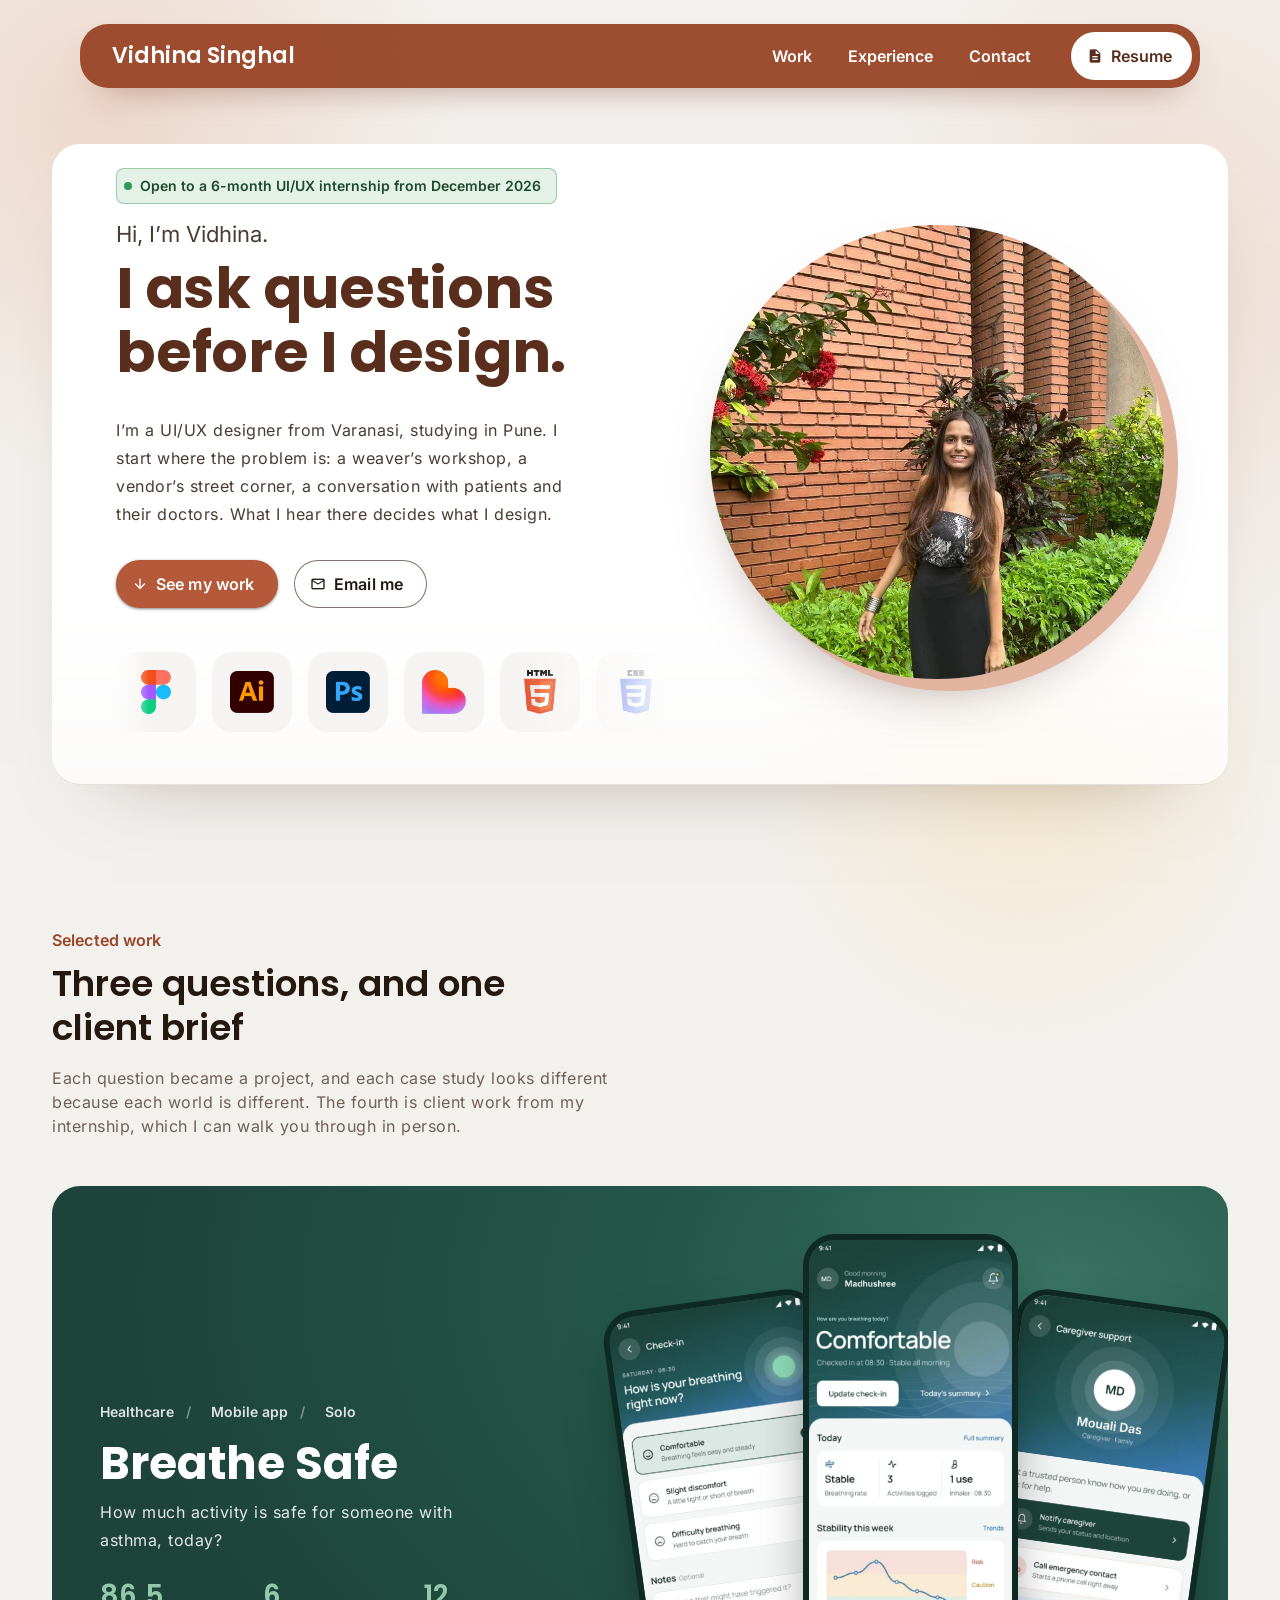
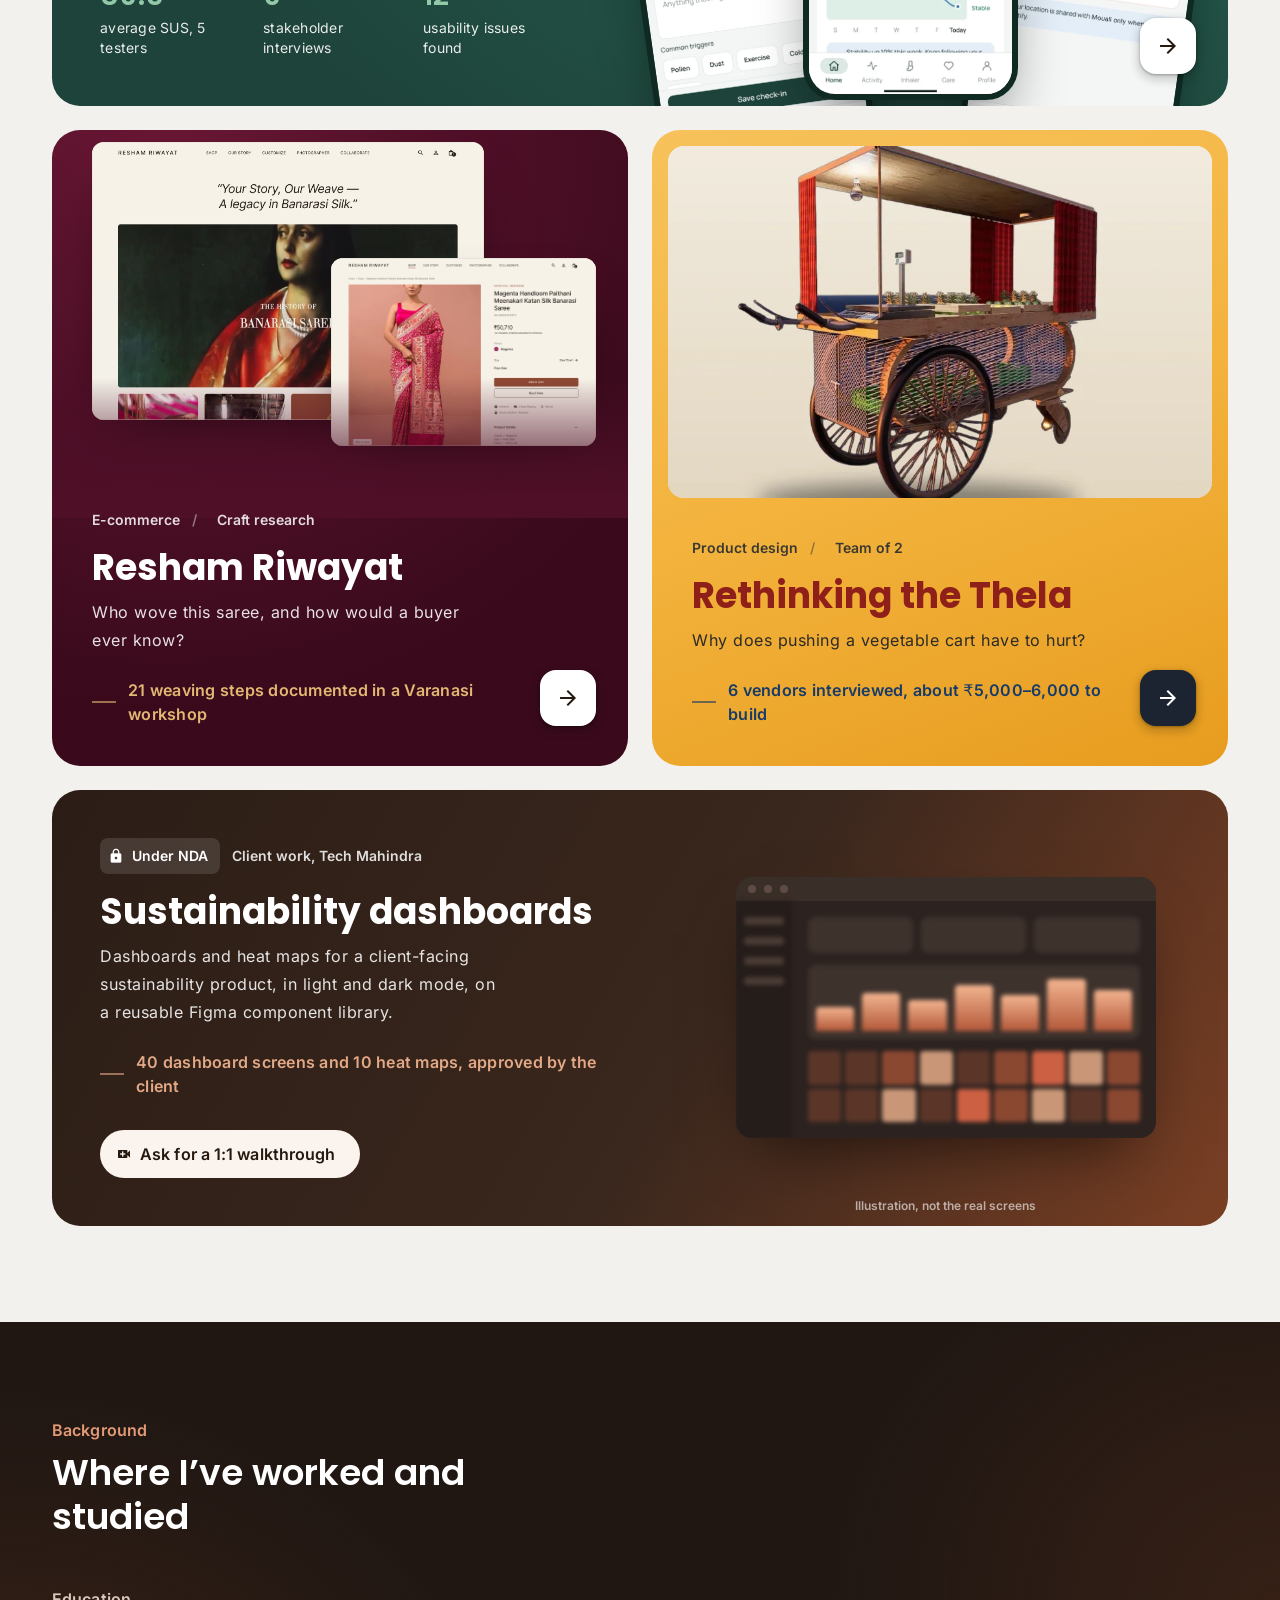
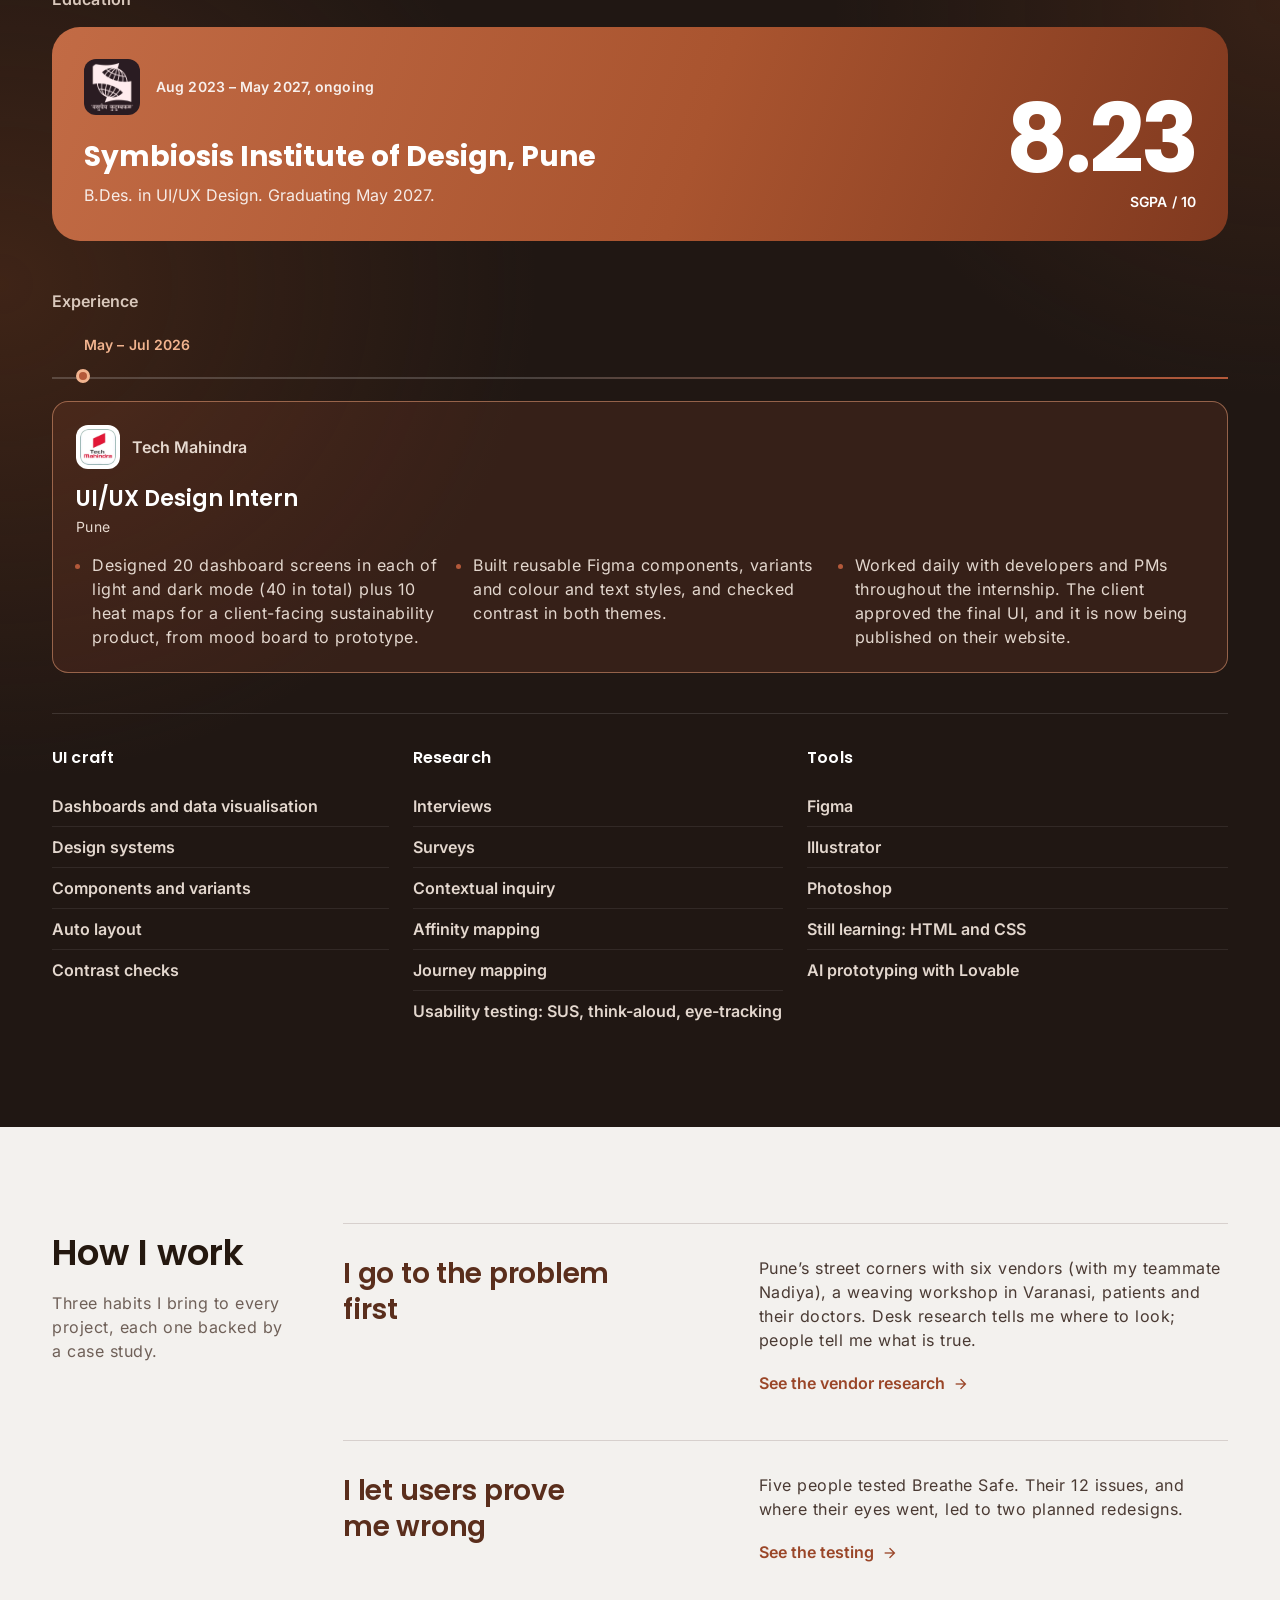
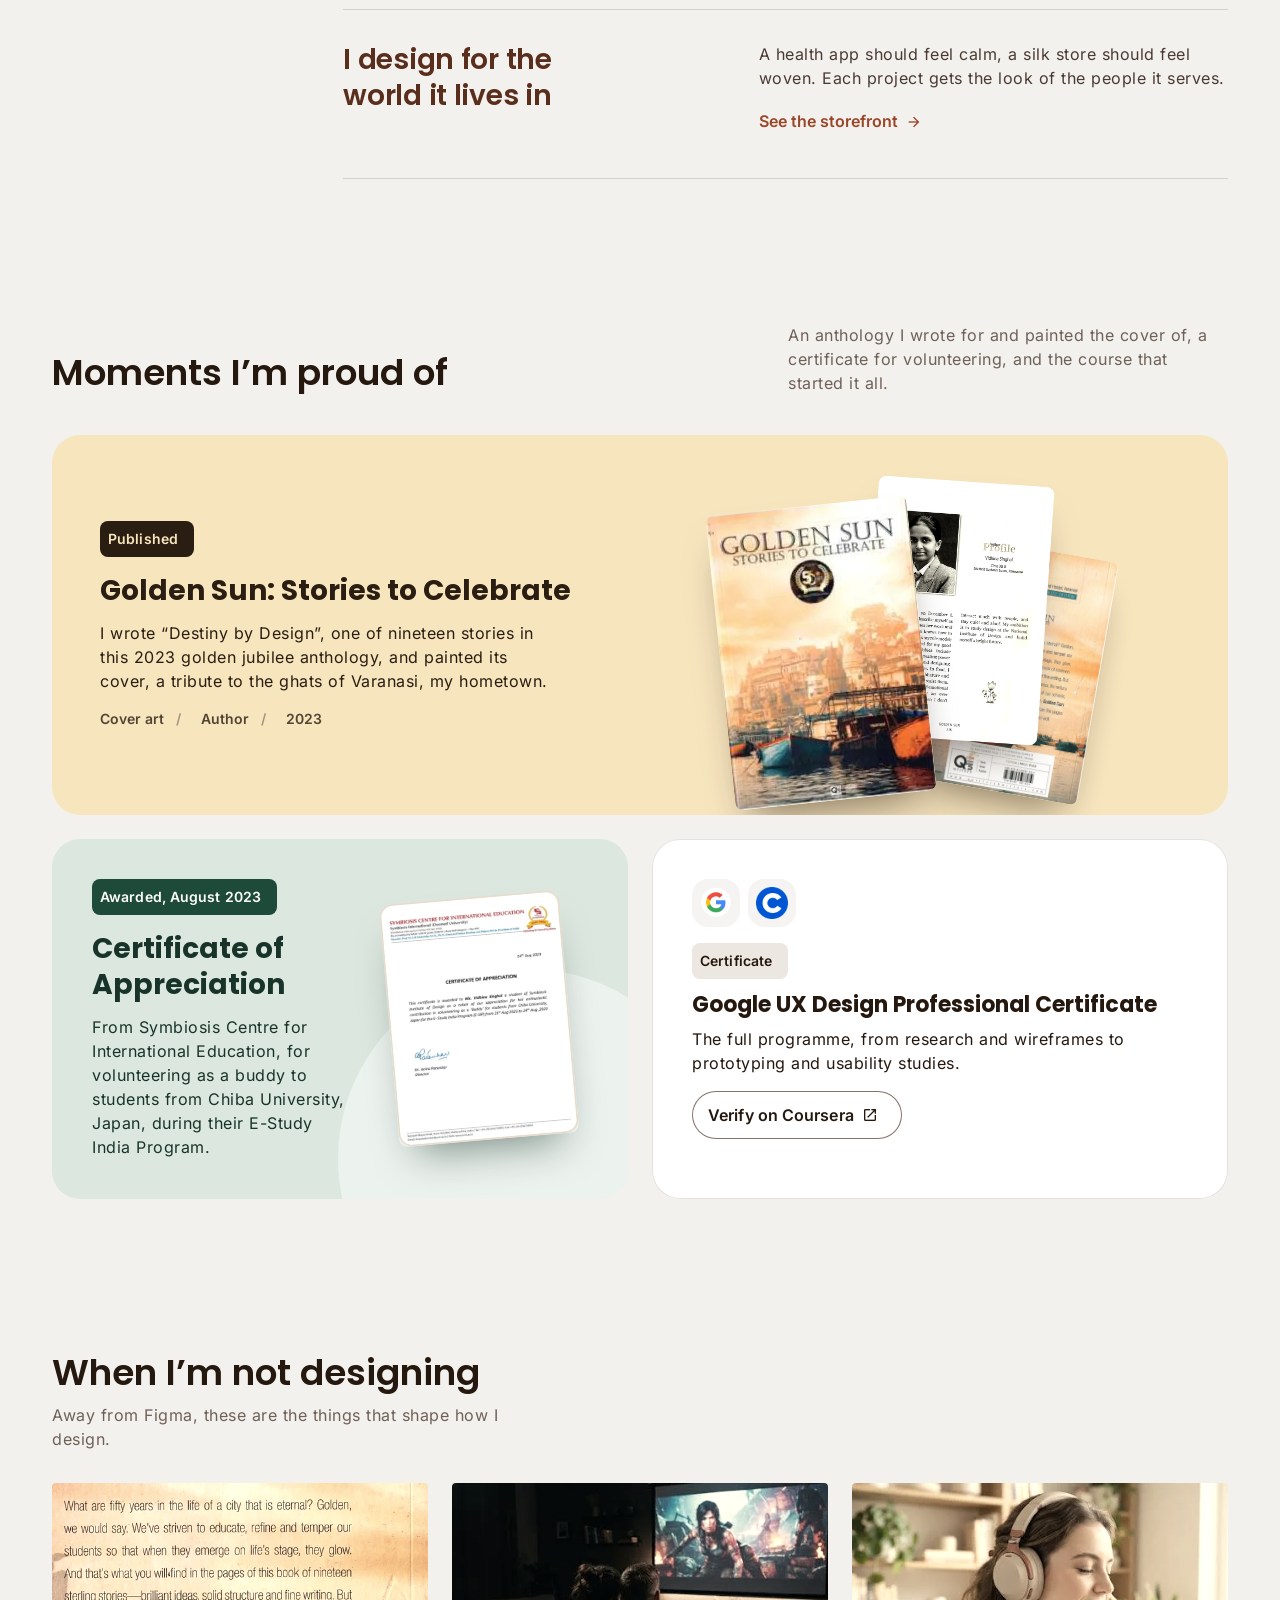
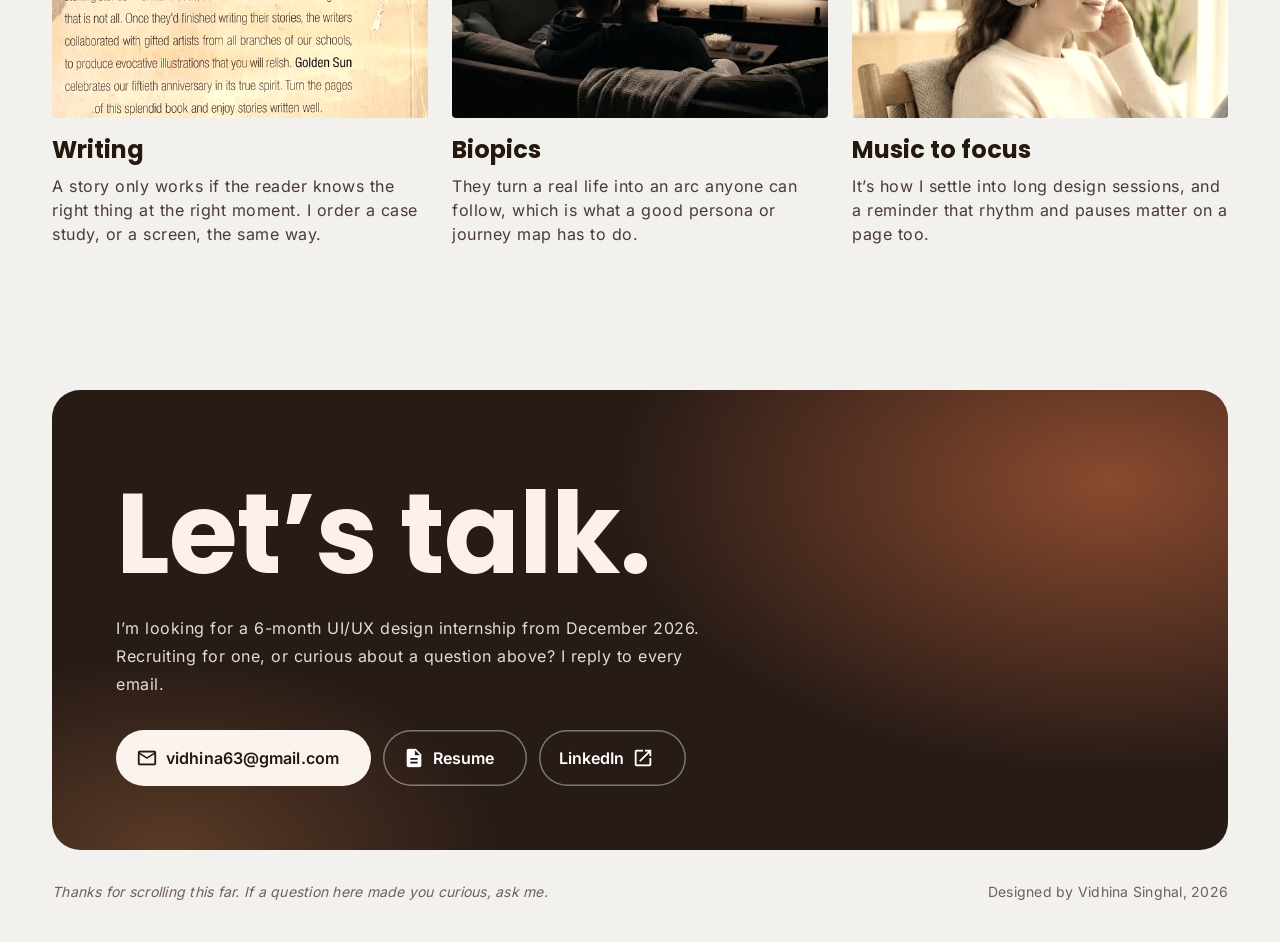
==== index.html @ a302a090 "Note client approval of the Tech Mahindra dashboards Co-Authored-By: Claude Opus 5.5 <noreply@anthro" ====
<!doctype html>
<html lang="en">
<head>
<meta charset="utf-8">
<meta name="viewport" content="width=device-width, initial-scale=1">
<title>Vidhina Singhal, UI/UX designer</title>
<meta name="description" content="Vidhina Singhal, UI/UX designer and B.Des. student at Symbiosis Institute of Design, Pune. Case studies: Breathe Safe (asthma app), Resham Riwayat (Banarasi silk e-commerce) and Rethinking the Thela (street vendor cart). Open to a 6-month UI/UX internship from December 2026.">
<meta name="author" content="Vidhina Singhal">
<meta name="theme-color" content="#9A4628">
<link rel="canonical" href="https://vidhina05.github.io/">
<meta property="og:type" content="website">
<meta property="og:title" content="Vidhina Singhal, UI/UX designer">
<meta property="og:description" content="I ask questions before I design. B.Des. student at Symbiosis Institute of Design, previously a UI/UX Design Intern at Tech Mahindra. Open to a 6-month internship from December 2026.">
<meta property="og:url" content="https://vidhina05.github.io/">
<meta property="og:image" content="https://vidhina05.github.io/assets/og-image.jpg?v=3">
<meta name="twitter:card" content="summary_large_image">
<link rel="icon" href="assets/favicon.svg?v=2" type="image/svg+xml">
<link rel="apple-touch-icon" href="assets/apple-touch-icon.png?v=2">
<link rel="preload" href="assets/fonts/poppins-latin-700-normal.woff2" as="font" type="font/woff2" crossorigin>
<link rel="preload" href="assets/images/home/portrait.webp" as="image">
<link rel="stylesheet" href="css/style.css?v=m3a">
<link rel="stylesheet" href="css/m3.css?v=m3a">
<link rel="stylesheet" href="css/home3.css?v=m3b">
<script type="application/ld+json">{"@context":"https://schema.org","@type":"Person","name":"Vidhina Singhal","jobTitle":"UI/UX Designer","address":{"@type":"PostalAddress","addressLocality":"Pune","addressCountry":"IN"},"url":"https://vidhina05.github.io/","email":"mailto:vidhina63@gmail.com","alumniOf":"Symbiosis Institute of Design, Pune","sameAs":["https://www.linkedin.com/in/vidhina-singhal-3a0296372","https://github.com/vidhina05"]}</script>
</head>
<body class="h3">
<a class="skip" href="#main">Skip to content</a>

<header class="n3">
  <div class="n3-in">
    <a class="n3-brand" href="#top">Vidhina Singhal</a>
    <nav class="n3-links" aria-label="Primary">
      <a href="#work">Work</a>
      <a href="#about">Experience</a>
      <a href="#contact">Contact</a>
      <a class="n3-cv" href="assets/Vidhina_Singhal_Resume.pdf?v=6" target="_blank" rel="noopener"><span class="mi" aria-hidden="true">description</span>Resume<span class="sr-only"> (PDF, opens in new tab)</span></a>
    </nav>
    <button class="menu-btn" type="button" aria-expanded="false" aria-controls="mobile-menu" aria-label="Open menu"><span class="bars" aria-hidden="true"><i></i><i></i><i></i></span></button>
  </div>
</header>
<nav class="mobile-menu" id="mobile-menu" aria-label="Mobile" aria-hidden="true">
  <a href="#work">Work</a>
  <a href="#about">Experience</a>
  <a href="#contact">Contact</a>
  <a href="assets/Vidhina_Singhal_Resume.pdf?v=6" target="_blank" rel="noopener">Resume</a>
  <small>vidhina63@gmail.com</small>
</nav>

<main id="main">

  <!-- HERO -->
  <section class="x-hero" id="top" aria-labelledby="h-title">
    <div class="w3">
      <div class="hc">
        <div class="hc-t">
          <p class="open3"><i aria-hidden="true"></i>Open to a 6-month UI/UX internship from December 2026</p>
          <p class="hc-hi">Hi, I’m Vidhina.</p>
          <h1 id="h-title">I ask questions before I design.</h1>
          <p class="hc-intro">I’m a UI/UX designer from Varanasi, studying in Pune. I start where the problem is: a weaver’s workshop, a vendor’s street corner, a conversation with patients and their doctors. What I hear there decides what I design.</p>
          <div class="hc-cta">
            <a class="b3 b3-fill" href="#work"><span class="mi" aria-hidden="true">arrow_downward</span>See my work</a>
            <a class="b3 b3-line" href="mailto:vidhina63@gmail.com"><span class="mi" aria-hidden="true">mail_outline</span>Email me</a>
          </div>
          <div class="tl3" aria-label="Tools I use">
            <ul class="tl3-track"><li><img src="assets/icons/tools2/figma.png" alt="" width="40" height="40"><span>Figma</span></li><li><img src="assets/icons/tools2/illustrator.png" alt="" width="40" height="40"><span>Illustrator</span></li><li><img src="assets/icons/tools2/photoshop.png" alt="" width="40" height="40"><span>Photoshop</span></li><li><img src="assets/icons/tools2/lovable.png" alt="" width="40" height="40"><span>Lovable</span></li><li><img src="assets/icons/tools2/html.png" alt="" width="40" height="40"><span>HTML</span></li><li><img src="assets/icons/tools2/css.png" alt="" width="40" height="40"><span>CSS</span></li></ul>
            <ul class="tl3-track" aria-hidden="true"><li><img src="assets/icons/tools2/figma.png" alt="" width="40" height="40"><span>Figma</span></li><li><img src="assets/icons/tools2/illustrator.png" alt="" width="40" height="40"><span>Illustrator</span></li><li><img src="assets/icons/tools2/photoshop.png" alt="" width="40" height="40"><span>Photoshop</span></li><li><img src="assets/icons/tools2/lovable.png" alt="" width="40" height="40"><span>Lovable</span></li><li><img src="assets/icons/tools2/html.png" alt="" width="40" height="40"><span>HTML</span></li><li><img src="assets/icons/tools2/css.png" alt="" width="40" height="40"><span>CSS</span></li></ul>
          </div>
        </div>
        <figure class="hc-v">
          <div class="hc-ring"><img src="assets/images/home/portrait.webp" width="900" height="1200" alt="Portrait of Vidhina Singhal"></div>
        </figure>
      </div>
    </div>
  </section>

  <!-- WORK -->
  <section class="s3 x-work" id="work" aria-labelledby="work-h">
    <div class="w3">
      <div class="s3-head">
        <div>
          <p class="ey3">Selected work</p>
          <h2 class="h3t" id="work-h">Three questions, and one client brief</h2>
          <p class="s3-sub">Each question became a project, and each case study looks different because each world is different. The fourth is client work from my internship, which I can walk you through in person.</p>
        </div>
      </div>

      <div class="pg3">
        <article class="pc pc-bs" id="p-bs">
          <a class="pc-link" href="breathe-safe.html"><span class="sr-only">Read the Breathe Safe case study</span></a>
          <div class="pc-t">
            <ul class="pc-tags"><li>Healthcare</li><li>Mobile app</li><li>Solo</li></ul>
            <h3>Breathe Safe</h3>
            <p class="pc-q">How much activity is safe for someone with asthma, today?</p>
            <ul class="pc-n"><li><b>86.5</b>average SUS, 5 testers</li><li><b>6</b>stakeholder interviews</li><li><b>12</b>usability issues found</li></ul>
          </div>
          <div class="pc-v" aria-hidden="true">
            <img class="ph1" src="assets/images/scr-checkin.webp" width="564" height="1256" alt="" loading="lazy">
            <img class="ph2" src="assets/images/scr-home.webp?v=2" width="564" height="1256" alt="" loading="lazy">
            <img class="ph3" src="assets/images/scr-caregiver.webp?v=2" width="564" height="1254" alt="" loading="lazy">
          </div>
          <span class="pc-go" aria-hidden="true"><span class="mi">arrow_forward</span></span>
        </article>

        <article class="pc pc-rr" id="p-rr">
          <a class="pc-link" href="banarasi-silk.html"><span class="sr-only">Read the Resham Riwayat case study</span></a>
          <div class="pc-v" aria-hidden="true">
            <div class="rr-w1"><img src="assets/images/rr-home.webp" width="1441" height="1025" alt="" loading="lazy"></div>
            <div class="rr-w2"><img src="assets/images/rr-product.webp" width="1224" height="870" alt="" loading="lazy"></div>
          </div>
          <div class="pc-t">
            <ul class="pc-tags"><li>E-commerce</li><li>Craft research</li></ul>
            <h3>Resham Riwayat</h3>
            <p class="pc-q">Who wove this saree, and how would a buyer ever know?</p>
            <p class="pc-f">21 weaving steps documented in a Varanasi workshop</p>
          </div>
          <span class="pc-go" aria-hidden="true"><span class="mi">arrow_forward</span></span>
        </article>

        <article class="pc pc-th" id="p-th">
          <a class="pc-link" href="fruit-vegetable-carts.html"><span class="sr-only">Read the Rethinking the Thela case study</span></a>
          <div class="pc-v" aria-hidden="true"><img src="assets/images/vg-render.webp" width="840" height="670" alt="" loading="lazy"></div>
          <div class="pc-t">
            <ul class="pc-tags"><li>Product design</li><li>Team of 2</li></ul>
            <h3>Rethinking the Thela</h3>
            <p class="pc-q">Why does pushing a vegetable cart have to hurt?</p>
            <p class="pc-f">6 vendors interviewed, about ₹5,000–6,000 to build</p>
          </div>
          <span class="pc-go" aria-hidden="true"><span class="mi">arrow_forward</span></span>
        </article>

        <article class="pc pc-nda" id="p-nda" aria-labelledby="nda-h">
          <div class="pc-t">
            <ul class="pc-tags"><li><span class="mi" aria-hidden="true">lock</span>Under NDA</li><li>Client work, Tech Mahindra</li></ul>
            <h3 id="nda-h">Sustainability dashboards</h3>
            <p class="pc-q">Dashboards and heat maps for a client-facing sustainability product, in light and dark mode, on a reusable Figma component library.</p>
            <p class="pc-f">40 dashboard screens and 10 heat maps, approved by the client</p>
            <a class="b3 b3-cream" href="mailto:vidhina63@gmail.com?subject=Tech%20Mahindra%20dashboard%20walkthrough"><span class="mi" aria-hidden="true">video_call</span>Ask for a 1:1 walkthrough</a>
          </div>
          <div class="pc-v nda3" aria-hidden="true">
            <div class="nda-win">
              <div class="nda-bar"><i></i><i></i><i></i></div>
              <div class="nda-body">
                <div class="nda-side"><b></b><b></b><b></b><b></b></div>
                <div class="nda-main">
                  <div class="nda-kpis"><span></span><span></span><span></span></div>
                  <div class="nda-chart"><i style="--h:42%"></i><i style="--h:66%"></i><i style="--h:54%"></i><i style="--h:80%"></i><i style="--h:62%"></i><i style="--h:90%"></i><i style="--h:72%"></i></div>
                  <div class="nda-heat"><i></i><i></i><i></i><i></i><i></i><i></i><i></i><i></i><i></i><i></i><i></i><i></i><i></i><i></i><i></i><i></i><i></i><i></i></div>
                </div>
              </div>
            </div>
          </div>
        </article>
      </div>
    </div>
  </section>

  <!-- EDUCATION & EXPERIENCE -->
  <section class="s3 x-ex" id="about" aria-labelledby="ex-h">
    <div class="w3">
      <p class="ey3">Background</p>
      <h2 class="h3t" id="ex-h">Where I’ve worked and studied</h2>

      <p class="ex-k">Education</p>
      <div class="edu">
        <div>
          <p class="edu-top"><img src="assets/images/logo-sid.webp" width="50" height="54" alt="" aria-hidden="true"><span>Aug 2023 – May 2027, ongoing</span></p>
          <h3>Symbiosis Institute of Design, Pune</h3>
          <p>B.Des. in UI/UX Design. Graduating May 2027.</p>
        </div>
        <p class="edu-gpa"><b>8.23</b><span>SGPA / 10</span></p>
      </div>

      <p class="ex-k">Experience</p>
      <ol class="tlx">
        <li class="tlx-c now">
          <p class="tlx-d">May – Jul 2026</p>
          <div class="tlx-card">
            <p class="tlx-org"><img src="assets/images/logo-techm.webp" width="48" height="48" alt="" aria-hidden="true"><span>Tech Mahindra</span></p>
            <h3>UI/UX Design Intern</h3>
            <p class="tlx-w">Pune</p>
            <ul>
              <li>Designed 20 dashboard screens in each of light and dark mode (40 in total) plus 10 heat maps for a client-facing sustainability product, from mood board to prototype.</li>
              <li>Built reusable Figma components, variants and colour and text styles, and checked contrast in both themes.</li>
              <li>Worked daily with developers and PMs throughout the internship. The client approved the final UI, and it is now being published on their website.</li>
            </ul>
          </div>
        </li>
      </ol>

      <div class="sk3">
        <div><h3>UI craft</h3><ul class="sk-c"><li>Dashboards and data visualisation</li><li>Design systems</li><li>Components and variants</li><li>Auto layout</li><li>Contrast checks</li></ul></div>
        <div><h3>Research</h3><ul class="sk-c"><li>Interviews</li><li>Surveys</li><li>Contextual inquiry</li><li>Affinity mapping</li><li>Journey mapping</li><li>Usability testing: SUS, think-aloud, eye-tracking</li></ul></div>
        <div><h3>Tools</h3><ul class="sk-c"><li>Figma</li><li>Illustrator</li><li>Photoshop</li><li>Still learning: HTML and CSS</li><li>AI prototyping with Lovable</li></ul></div>
      
      </div>
    </div>
  </section>

  <!-- HOW I WORK -->
  <section class="s3 x-how" aria-labelledby="hw-h">
    <div class="w3 how3">
      <div class="how3-h">
        <h2 class="h3t" id="hw-h">How I work</h2>
        <p class="s3-sub">Three habits I bring to every project, each one backed by a case study.</p>
      </div>
      <ul class="how3-r">
        <li><h3>I go to the problem first</h3><p>Pune’s street corners with six vendors (with my teammate Nadiya), a weaving workshop in Varanasi, patients and their doctors. Desk research tells me where to look; people tell me what is true.</p><a href="fruit-vegetable-carts.html#research">See the vendor research<span class="mi" aria-hidden="true">arrow_forward</span></a></li>
        <li><h3>I let users prove me wrong</h3><p>Five people tested Breathe Safe. Their 12 issues, and where their eyes went, led to two planned redesigns.</p><a href="breathe-safe.html#testing">See the testing<span class="mi" aria-hidden="true">arrow_forward</span></a></li>
        <li><h3>I design for the world it lives in</h3><p>A health app should feel calm, a silk store should feel woven. Each project gets the look of the people it serves.</p><a href="banarasi-silk.html#design">See the storefront<span class="mi" aria-hidden="true">arrow_forward</span></a></li>
      </ul>
    </div>
  </section>

  <!-- MILESTONES -->
  <section class="s3 x-ms" id="recognition" aria-labelledby="rc-h">
    <div class="w3">
      <div class="ms-head"><h2 class="h3t" id="rc-h">Moments I’m proud of</h2><p class="s3-sub">An anthology I wrote for and painted the cover of, a certificate for volunteering, and the course that started it all.</p></div>
      <div class="ms3">
        <article class="ms ms-book">
          <div class="ms-t">
            <span class="ms-tag">Published</span>
            <h3>Golden Sun: Stories to Celebrate</h3>
            <p>I wrote “Destiny by Design”, one of nineteen stories in this 2023 golden jubilee anthology, and painted its cover, a tribute to the ghats of Varanasi, my hometown.</p>
            <ul class="ms-chips"><li>Cover art</li><li>Author</li><li>2023</li></ul>
          </div>
          <div class="ms-v">
            <img class="bk1 zoomable" src="assets/images/ms-cover-crop.webp" width="348" height="509" alt="Cover of Golden Sun: Stories to Celebrate, showing boats on the Varanasi ghats" loading="lazy">
            <img class="bk2" src="assets/images/home/book-bio.webp" width="700" height="1031" alt="" aria-hidden="true" loading="lazy">
            <img class="bk3" src="assets/images/home/book-back.webp" width="700" height="1031" alt="" aria-hidden="true" loading="lazy">
          </div>
        </article>
        <article class="ms ms-cert">
          <div class="ms-t">
            <span class="ms-tag">Awarded, August 2023</span>
            <h3>Certificate of Appreciation</h3>
            <p>From Symbiosis Centre for International Education, for volunteering as a buddy to students from Chiba University, Japan, during their E-Study India Program.</p>
          </div>
          <div class="ms-v"><img class="zoomable" src="assets/images/ms-certificate.webp" width="444" height="600" alt="Certificate of Appreciation from Symbiosis Centre for International Education, dated 24 August 2023" loading="lazy"></div>
        </article>
        <article class="ms ms-g">
          <span class="ms-logos" aria-hidden="true"><img src="assets/logos/google.png" alt="" width="36" height="36"><img src="assets/logos/coursera.png" alt="" width="36" height="36"></span>
          <div>
            <span class="ms-tag">Certificate</span>
            <h3>Google UX Design Professional Certificate</h3>
            <p>The full programme, from research and wireframes to prototyping and usability studies.</p>
          </div>
          <a class="b3 b3-line" href="https://www.coursera.org/account/accomplishments/specialization/52BG5F5OXFAE" target="_blank" rel="noopener">Verify on Coursera<span class="mi" aria-hidden="true">open_in_new</span><span class="sr-only"> (opens in new tab)</span></a>
        </article>
      </div>
    </div>
  </section>

  <!-- OFF-SCREEN -->
  <section class="s3 x-off" aria-labelledby="pb-h">
    <div class="w3">
      <h2 class="h3t off-h" id="pb-h">When I’m not designing<span>Away from Figma, these are the things that shape how I design.</span></h2>
      <ul class="off3">
        <li><img src="assets/images/home/off-writing2.webp" width="580" height="362" alt="Back cover text of Golden Sun, the anthology I wrote a story for" loading="lazy"><div><h3>Writing</h3><p>A story only works if the reader knows the right thing at the right moment. I order a case study, or a screen, the same way.</p></div></li>
        <li><img src="assets/images/home/off-cinema.webp" width="512" height="279" alt="" loading="lazy"><div><h3>Biopics</h3><p>They turn a real life into an arc anyone can follow, which is what a good persona or journey map has to do.</p></div></li>
        <li><img src="assets/images/home/off-music.webp" width="512" height="279" alt="" loading="lazy"><div><h3>Music to focus</h3><p>It’s how I settle into long design sessions, and a reminder that rhythm and pauses matter on a page too.</p></div></li>
      </ul>
    </div>
  </section>

  <!-- CONTACT -->
  <section class="s3 x-ct" id="contact" aria-labelledby="ct-h">
    <div class="w3">
      <div class="ct3">
        <h2 id="ct-h">Let’s talk.</h2>
        <p class="ct3-t">I’m looking for a 6-month UI/UX design internship from December 2026. Recruiting for one, or curious about a question above? I reply to every email.</p>
        <ul class="ct3-l">
          <li><a class="b3 b3-cream big" href="mailto:vidhina63@gmail.com"><span class="mi" aria-hidden="true">mail_outline</span>vidhina63@gmail.com</a></li>
          <li><a class="b3 b3-ghost big" href="assets/Vidhina_Singhal_Resume.pdf?v=6" target="_blank" rel="noopener"><span class="mi" aria-hidden="true">description</span>Resume<span class="sr-only"> (PDF, opens in new tab)</span></a></li>
          <li><a class="b3 b3-ghost big" href="https://www.linkedin.com/in/vidhina-singhal-3a0296372" target="_blank" rel="noopener">LinkedIn<span class="mi" aria-hidden="true">open_in_new</span><span class="sr-only"> (opens in new tab)</span></a></li>
        </ul>
      </div>
      <div class="ft3"><p><i>Thanks for scrolling this far. If a question here made you curious, ask me.</i></p><p>Designed by Vidhina Singhal, 2026</p></div>
    </div>
  </section>
</main>
<script src="js/script.js?v=20261025" defer></script>
</body>
</html>
---- css/style.css ----
@font-face { font-family: Poppins; font-weight: 400; font-style: normal; font-display: swap; src: url("../assets/fonts/poppins-latin-400-normal.woff2") format("woff2"); }
@font-face { font-family: Poppins; font-weight: 400; font-style: italic; font-display: swap; src: url("../assets/fonts/poppins-latin-400-italic.woff2") format("woff2"); }
@font-face { font-family: Poppins; font-weight: 500; font-display: swap; src: url("../assets/fonts/poppins-latin-500-normal.woff2") format("woff2"); }
@font-face { font-family: Poppins; font-weight:500; font-display: swap; src: url("../assets/fonts/poppins-latin-600-normal.woff2") format("woff2"); }
@font-face { font-family: Poppins; font-weight: 700; font-display: swap; src: url("../assets/fonts/poppins-latin-700-normal.woff2") format("woff2"); }
@font-face { font-family: Poppins; font-weight: 800; font-display: swap; src: url("../assets/fonts/poppins-latin-800-normal.woff2") format("woff2"); }
@font-face { font-family: Inter; font-weight: 300; font-display: swap; src: url("../assets/fonts/inter-latin-300-normal.woff2") format("woff2"); }
@font-face { font-family: Inter; font-weight: 400; font-display: swap; src: url("../assets/fonts/inter-latin-400-normal.woff2") format("woff2"); }
@font-face { font-family: Inter; font-weight: 500; font-display: swap; src: url("../assets/fonts/inter-latin-500-normal.woff2") format("woff2"); }
@font-face { font-family: Inter; font-weight:500; font-display: swap; src: url("../assets/fonts/inter-latin-600-normal.woff2") format("woff2"); }
@font-face { font-family: Inter; font-weight: 700; font-display: swap; src: url("../assets/fonts/inter-latin-700-normal.woff2") format("woff2"); }
@font-face { font-family: Roboto; font-weight: 400; font-display: swap; src: url("../assets/fonts/roboto-latin-400-normal.woff2") format("woff2"); }
@font-face { font-family: Roboto; font-weight: 400; font-style: italic; font-display: swap; src: url("../assets/fonts/roboto-latin-400-italic.woff2") format("woff2"); }
@font-face { font-family: Roboto; font-weight: 500; font-display: swap; src: url("../assets/fonts/roboto-latin-500-normal.woff2") format("woff2"); }
@font-face { font-family: Roboto; font-weight: 700; font-display: swap; src: url("../assets/fonts/roboto-latin-700-normal.woff2") format("woff2"); }
@font-face { font-weight: 500; font-display: swap; src: url("../assets/fonts/lexend-deca-latin-500-normal.woff2") format("woff2"); }
@font-face { font-weight:500; font-display: swap; src: url("../assets/fonts/lexend-deca-latin-600-normal.woff2") format("woff2"); }
@font-face { font-family: Syne; font-weight: 700; font-display: swap; src: url("../assets/fonts/syne-latin-700-normal.woff2") format("woff2"); }
@font-face { font-family: "Material Icons"; font-style: normal; font-weight: 400; font-display: block; src: url("../assets/fonts/material-icons.woff2") format("woff2"); }
.mi { font-family: "Material Icons"; font-weight: normal; font-style: normal; font-size:24px; line-height:1; letter-spacing: normal; text-transform: none; display: inline-block; white-space: nowrap; overflow-wrap: normal; direction: ltr; -webkit-font-smoothing: antialiased; font-feature-settings: "liga"; user-select: none; }
:root { --brown: #5a3224; --brown-2: #c06b4d; --rust: #b45e40; --ink: #2e2620; --ink-2: #1e1611; --sand: #f2eae1; --sand-line: #e8dbcc; --cream: #fbf8f4; --muted: #7a6f66; --orange: #d96c43; --orange-2: #c45228; --dark: #1e1611; --dark-card: #292019; --dark-line: #3c3127; --nav: #241109; --ease-out: cubic-bezier(.16,1,.3,1); --ease-in-out: cubic-bezier(.65,0,.35,1); --d-fast: .25s; --d-med: .6s; --d-slow: 1s; --max: 1312px; --gutter: 64px; }
@media (max-width: 1100px){
:root { --gutter: 40px; }
}
@media (max-width: 640px){
:root { --gutter: 20px; }
}
*, ::before, ::after { box-sizing: border-box; }
html { text-size-adjust: 100%; scroll-padding-top: 88px; }
body { margin:0px; background: rgb(255, 255, 255); color: var(--ink); font-family: Inter, system-ui, sans-serif; -webkit-font-smoothing: antialiased; text-rendering: optimizelegibility; overflow-x: hidden; }
img { max-width: 100%; height: auto; display: block; }
a { color: inherit; text-decoration: none; }
button { font:inherit; color: inherit; background: none; border: 0px; cursor: pointer; padding:0px; }
h1, h2, h3, h4, p, ul, ol, figure { margin:0px; }
ul { padding:0px; list-style: none; }
.sr-only { width: 1px; height: 1px; overflow: hidden; clip: rect(0px, 0px, 0px, 0px); white-space: nowrap; position: absolute !important; }
.skip { position: fixed; left: 16px; top: -60px; z-index: 1000; background: var(--dark); color: rgb(255, 255, 255); padding:12px 20px; border-radius:12px; transition: top 0.2s; }
.skip:focus { top: 16px; }
:focus-visible { outline: 2px solid currentColor; outline-offset: 3px; border-radius:8px; }
.reveal.is-in { opacity: 1; transform: none; }
.reveal-img.is-in { clip-path: inset(0px); opacity: 1; }
.reveal-img.is-in > img, .reveal-img.is-in > picture { transform: none; }
.is-in .line-mask > span, .line-mask.is-in > span { transform: none; }
body.page-enter main { animation: pageIn .7s var(--ease-out) both; }
@keyframes pageIn {
0% { opacity: 0; transform: translateY(14px); }
100% { opacity: 1; transform: none; }
}
.page-veil { position: fixed; inset: 0px; z-index: 999; background: var(--cream); pointer-events: none; opacity: 0; transition: opacity .35s var(--ease-in-out); }
body.is-leaving .page-veil { opacity: 1; }
@view-transition { navigation: auto; }
@media (min-width: 1101px){
.site-nav.is-scrolled { top: 20px; }
}
.site-nav.is-scrolled { background: rgba(36, 17, 9, 0.78); box-shadow: rgba(36, 17, 9, 0.45) 0px 12px 30px -12px; }
.site-nav .links a:hover::after, .site-nav .links a.is-active::after { transform: scaleX(1); transform-origin: left center; }
.menu-btn { display: none; width: 44px; height: 44px; border-radius:50%; align-items: center; justify-content: center; color: rgb(255, 255, 255); }
.menu-btn .bars { position: relative; width: 20px; height: 12px; }
.menu-btn .bars i { position: absolute; left: 0px; width: 100%; height: 2px; border-radius:4px; background: currentcolor; transition: transform .4s var(--ease-out),opacity .3s; }
.menu-btn .bars i:nth-child(1) { top: 0px; }
.menu-btn .bars i:nth-child(2) { top: 5px; }
.menu-btn .bars i:nth-child(3) { top: 10px; }
.nav-open .menu-btn .bars i:nth-child(1) { transform: translateY(5px) rotate(45deg); }
.nav-open .menu-btn .bars i:nth-child(2) { opacity: 0; }
.nav-open .menu-btn .bars i:nth-child(3) { transform: translateY(-5px) rotate(-45deg); }
.mobile-menu { position: fixed; inset: 0px; z-index: 99; background: rgba(30, 22, 17, 0.97); display: flex; flex-direction: column; justify-content: center; padding:100px 32px 48px; gap:8px; visibility: hidden; opacity: 0; transition: opacity .45s var(--ease-out),visibility 0s .45s; }
.mobile-menu a { color: rgb(251, 248, 244); font:700 36px/1.25 Poppins, system-ui, -apple-system, "Segoe UI", sans-serif; opacity: 0; transform: translateY(24px); transition: opacity .5s var(--ease-out),transform .5s var(--ease-out); }
.mobile-menu small { color: rgba(251, 248, 244, 0.6); font:500 14px Inter, system-ui, -apple-system, "Segoe UI", sans-serif; margin-top:32px; opacity: 0; transition: opacity 0.5s 0.3s; }
.nav-open .mobile-menu { visibility: visible; opacity: 1; transition: opacity .45s var(--ease-out); }
.nav-open .mobile-menu a, .nav-open .mobile-menu small { opacity: 1; transform: none; }
.nav-open .mobile-menu a:nth-child(1) { transition-delay: 0.08s; }
.nav-open .mobile-menu a:nth-child(2) { transition-delay: 0.14s; }
.nav-open .mobile-menu a:nth-child(3) { transition-delay: 0.2s; }
.nav-open .mobile-menu a:nth-child(4) { transition-delay: 0.26s; }
.nav-open .mobile-menu a:nth-child(5) { transition-delay: 0.32s; }
body.nav-open { overflow: hidden; }
@media (max-width: 900px){
.menu-btn { display: inline-flex; }
}
.is-loaded .h-in { opacity: 1; transform: none; transition-property: ; transition-duration: ; transition-timing-function: ; transition-behavior: ; transition-delay: var(--delay,0s); }
.is-loaded .hero-title .line-mask > span { transform: none; }
.is-loaded .hero-photo { opacity: 1; transform: none; transition: opacity 1s var(--ease-out) .35s,transform 1.3s var(--ease-out) .35s; }
.is-loaded .hero-photo .ring { opacity: 1; transform: none; transition: opacity .8s .9s,transform .9s var(--ease-out) .9s; }
.is-loaded .site-nav { opacity: 1; transition: opacity .8s var(--ease-out),top .5s var(--ease-out),background .4s,box-shadow .4s; }
@keyframes floaty {
100% { transform: translate3d(30px, -24px, 0px) scale(1.08); }
}
.notes .reveal.is-in { transform: rotate(var(--r,0deg)); }
.cursor { position: fixed; left: 0px; top: 0px; z-index: 1001; pointer-events: none; width: 10px; height: 10px; margin:-4px 0px 0px -4px; border-radius:50%; background: rgb(90, 50, 36); transition: width .35s var(--ease-out),height .35s var(--ease-out),margin .35s var(--ease-out),background .35s,opacity .3s; display: grid; place-items: center; opacity: 0; mix-blend-mode: normal; }
.cursor span { font:500 11px/1 Inter, system-ui, -apple-system, "Segoe UI", sans-serif; letter-spacing: 1px; color: rgb(255, 255, 255); opacity: 0; white-space: nowrap; transition: opacity 0.25s; }
.cursor.is-on { opacity: 1; }
.cursor.is-link { width: 34px; height: 34px; margin:-16px 0px 0px -16px; background: rgba(90, 50, 36, 0.18); }
.cursor.is-view { width: 96px; height: 96px; margin:-48px 0px 0px -48px; background: rgba(90, 50, 36, 0.92); }
.cursor.is-view span { opacity: 1; }
@media (hover: none), (pointer: coarse){
.cursor { display: none; }
}
.zoomable { cursor: zoom-in; }
.lightbox { position: fixed; inset: 0px; z-index: 1002; display: grid; place-items: center; padding:56px 24px; background: rgba(20, 14, 10, 0.88); opacity: 0; visibility: hidden; transition: opacity .4s var(--ease-out),visibility 0s .4s; }
.lightbox.is-open { opacity: 1; visibility: visible; transition: opacity .4s var(--ease-out); }
.lightbox figure { max-width: min(1400px, 100%); max-height: 100%; display: flex; flex-direction: column; align-items: center; gap:16px; transform: scale(0.94); transition: transform .5s var(--ease-out); }
.lightbox.is-open figure { transform: none; }
.lightbox img { max-width: 100%; max-height: calc(-150px + 100vh); width: auto; height: auto; object-fit: contain; border-radius:12px; box-shadow: rgba(0, 0, 0, 0.6) 0px 30px 80px -20px; }
.lightbox figcaption { color: rgba(255, 255, 255, 0.8); font:500 14px/20px Inter, system-ui, -apple-system, "Segoe UI", sans-serif; text-align: center; }
.lb-close { position: absolute; top: 20px; right: 20px; width: 48px; height: 48px; border-radius:50%; background: rgba(255, 255, 255, 0.12); color: rgb(255, 255, 255); display: grid; place-items: center; transition: background 0.3s, transform 0.3s; }
.lb-close:hover { background: rgba(255, 255, 255, 0.24); transform: rotate(90deg); }
.cs-bar { position: fixed; top: 0px; left: 0px; right: 0px; z-index: 100; height: 88px; background: rgba(36, 17, 9, 0.79); backdrop-filter: blur(14px); color: rgb(255, 255, 255); transition: height .5s var(--ease-out),background .4s; }
.cs-bar.is-scrolled { height: 64px; background: rgba(36, 17, 9, 0.9); }
.cs-bar .in { height: 100%; max-width: 1440px; margin:0px auto; padding:0px 64px; display: flex; align-items: center; gap:16px; }
.cs-back { width: 40px; height: 40px; margin-left:-8px; border-radius:50%; display: grid; place-items: center; transition: background .3s,transform .35s var(--ease-out); }
.cs-back img { width: 24px; height: 24px; }
.cs-back:hover { background: rgba(255, 255, 255, 0.12); transform: translateX(-4px); }
.cs-name { font:500 22px/24px Poppins, system-ui, -apple-system, "Segoe UI", sans-serif; white-space: nowrap; }
.cs-links { margin-left:auto; display: flex; gap:40px; }
.cs-links a { position: relative; font:700 14px/20px Inter, system-ui, -apple-system, "Segoe UI", sans-serif; padding:4px 0px; opacity: 0.85; transition: opacity 0.3s; }
.cs-links a:hover, .cs-links a.is-active { opacity: 1; }
.cs-links a::after { content: ""; position: absolute; left: 0px; right: 0px; bottom: -2px; height: 2px; background: currentcolor; transform: scaleX(0); transform-origin: right center; transition: transform .4s var(--ease-out); }
.cs-links a:hover::after, .cs-links a.is-active::after { transform: scaleX(1); transform-origin: left center; }
.cs-bar .menu-btn { margin-left:auto; }
.progress { position: absolute; left: 0px; bottom: 0px; height: 2px; width: 100%; background: currentcolor; transform-origin: left center; transform: scaleX(0); opacity: 0.8; }
.cs-zari { position: absolute; left: 0px; right: 0px; bottom: -10px; height: 10px; }
@media (max-width: 1180px){
.cs-links { display: none; }
.cs-bar .menu-btn { display: inline-flex; }
}
@media (max-width: 640px){
.cs-bar { height: 64px; }
.cs-bar.is-scrolled { height: 56px; }
.cs-bar .in { padding:0px 16px 0px 20px; }
.cs-name { font-size:16px; }
}
.cs-foot { background: var(--nav); color: rgb(255, 255, 255); }
.cs-foot .in { max-width: 1440px; margin:0px auto; padding:56px 96px; display: flex; justify-content: space-between; align-items: center; gap:24px; }
.cs-foot a { display: flex; flex-direction: column; gap:8px; }
.cs-foot a small { font:500 12px/1 Inter, system-ui, -apple-system, "Segoe UI", sans-serif; color: rgba(255, 255, 255, 0.6); letter-spacing: 0.5px; }
.cs-foot a span { font:500 24px/28px Poppins, system-ui, -apple-system, "Segoe UI", sans-serif; display: inline-flex; gap:12px; align-items: center; }
.cs-foot a .mi { font:400 24px/1 "Material Icons"; transition: transform .4s var(--ease-out); }
.cs-foot a:hover .mi.l { transform: translateX(-6px); }
.cs-foot a:hover .mi.r { transform: translateX(6px); }
.cs-foot a.next { text-align: right; align-items: flex-end; }
@media (max-width: 640px){
.cs-foot .in { padding:40px 20px; flex-direction: column; align-items: stretch; }
.cs-foot a.next { align-items: flex-start; text-align: left; }
.cs-foot a span { font-size:22px; }
}
.is-loaded .bs-hero .p1 { transition-delay: 0.45s !important; }
.is-loaded .bs-hero .p2 { transition-delay: 0.55s !important; }
.is-loaded .bs-hero .p3 { transition-delay: 0.3s !important; }
.is-loaded .bs-hero .h-in.ph { opacity: 1; transform: none; transition: opacity 1s var(--ease-out),transform 1.2s var(--ease-out); }
.is-loaded .bs-hero .rule { transform: none; transition: transform 1.1s var(--ease-out) .5s; }
.roles.is-in { --p: 1; }
.p-side { background: rgb(242, 242, 241); border-radius:28px; padding:40px 32px; display: flex; flex-direction: column; align-items: center; }
.p-side h3 { align-self: stretch; margin-top:88px; padding-left:36px; font:700 22px/28px Poppins, system-ui, -apple-system, "Segoe UI", sans-serif; color: var(--g); }
.bars { margin-top:24px; display: flex; flex-direction: column; gap:28px; }
.is-in .bar i b { transform: scaleX(var(--v)); }
@media (max-width: 1240px){
.p-side { max-width: 520px; }
.p-facts, .p-side h3 { margin-top:40px; }
}
@media (max-width: 760px){
.p-side { padding:32px 24px; }
}
.emp.is-in .vline { transform: translateX(-1px); }
.emp.is-in .hline { transform: none; }
.emp.is-in .center { transform: none; opacity: 1; }
.jm.is-in .emo svg.curve path { stroke-dashoffset: 0; }
.jm.is-in .emoji { transform: none; }
.jm.is-in .bubble { opacity: 1; transform: none; }
.flow.is-in svg .ln { stroke-dashoffset: 0; }
.flow.is-in svg .hd { opacity: 1; transition-delay: calc(var(--delay,0s) + .8s); }
.flow.is-in .fn { opacity: 1; transform: none; }
.colorize .scr.is-in img { animation: colorIn 1.8s var(--ease-out) .35s both; }
@keyframes colorIn {
0% { filter: grayscale(1); }
100% { filter: grayscale(0); }
}
.cs main { padding-top:0px; }
.cs-zari { width: 100%; object-fit: fill; }
.proc.is-in .thread { clip-path: inset(0px); }
.proc.is-in .pb { opacity: 1; transform: none; }
.rings.is-in .r { transform: translateX(-50%); opacity: 1; }
.orbit.is-in .badge2 { opacity: 1; transform: none; }
.notes2 .reveal.is-in { transform: rotate(var(--r,0deg)); }
.step.is-in i { transform: none; }
.cs-bar.crumb.is-scrolled { height: 64px; }
html { overflow-x: hidden; }
:root { --rust: #9a4e2e; }
@media (max-width: 900px){
.menu-btn { align-self: center; }
}
.notes .reveal.is-in { transform: none; }
.sus-bars { margin-top:20px; height: 200px; display: flex; align-items: flex-end; gap:16px; border-bottom: 1px solid rgb(207, 220, 214); padding-bottom:0px; }
.sus-bars div { flex: 1 1 0%; height: 100%; display: flex; flex-direction: column; justify-content: flex-end; align-items: center; position: relative; }
.sus-bars i { display: block; width: 100%; max-width: 56px; height: calc(var(--v) * 1.5px); border-radius:12px 12px 0px 0px; background: rgb(30, 67, 58); }
.sus-bars div:last-child i { background: rgb(47, 143, 91); }
.sus-bars b { font:500 14px/20px Inter, system-ui, sans-serif; color: rgb(27, 29, 27); margin-bottom:8px; }
.sus-bars span { position: absolute; bottom: -24px; font:500 14px/20px Inter, system-ui, sans-serif; color: rgb(89, 89, 87); }
.cs-bar, .cs-bar.is-scrolled { height: 64px; }
.cs-bar .in { gap:4px; padding:0px 40px; }
.cs-back { width: 48px; height: 48px; margin-left:-12px; flex: 0 0 auto; position: relative; }
.cs-back img { width: 24px; height: 24px; }
.cs-back::before { content: ""; position: absolute; inset: 4px; border-radius:50%; background: rgb(255, 255, 255); opacity: 0; transition: opacity 0.2s; }
.cs-back:hover { background: none; transform: none; }
.cs-back:hover::before { opacity: 0.08; }
.cs-back:active::before { opacity: 0.12; }
.cs-back:focus-visible { outline: rgb(255, 255, 255) solid 2px; outline-offset: -2px; border-radius:50%; }
.cs-name { font:500 22px/28px var(--body,system-ui,-apple-system,"Segoe UI",sans-serif); margin-left:4px; }
.cs-links { gap:8px; }
.cs-links a { font:500 14px/20px var(--body,system-ui,sans-serif); padding:16px 12px; opacity: 0.8; border-radius:8px; }
.cs-links a::after { left: 12px; right: 12px; bottom: 8px; }
.cs-links a:focus-visible { outline: rgb(255, 255, 255) solid 2px; outline-offset: -2px; }
.menu-btn { width: 48px; height: 48px; }
.cs-foot a small { font:500 14px/20px var(--body,system-ui,sans-serif); letter-spacing: 0px; color: rgba(255, 255, 255, 0.72); }
.cs-foot a span { font:500 22px/28px var(--body,system-ui,sans-serif); }
.cs-foot a { min-height: 48px; padding:8px 0px; }
.cs-foot a:focus-visible { outline: rgb(255, 255, 255) solid 2px; outline-offset: 4px; border-radius:4px; }
@media (max-width: 640px){
.cs-bar, .cs-bar.is-scrolled { height: 56px; }
.cs-bar .in { padding:0px 8px 0px 16px; }
.cs-name { font-size:16px; }
}
.cursor { display: none !important; }
html.has-cursor, html.has-cursor * { cursor: auto; }
.menu-btn { padding:0px; align-items: center; justify-content: center; }
.menu-btn .bars { display: block; flex: 0 0 auto; }
.menu-btn .bars { margin:0px !important; }
.zoomable:focus-visible { outline: rgb(52, 70, 201) solid 3px; outline-offset: 3px; }
.lb-close:focus-visible{outline:2px solid #fff;outline-offset:3px}

/* ===== More projects (end of each case study) ===== */
.cs-foot .more{max-width:1248px;margin:0 auto;padding:64px 96px 8px}
.cs-foot .more h2{font:500 24px/1.2 Poppins,system-ui,sans-serif;color:#fff}
.cs-foot .more-g{margin-top:24px;display:grid;grid-template-columns:repeat(2,minmax(0,1fr));gap:24px}
.cs-foot .more-c{display:flex;flex-direction:column;gap:4px;padding:16px 16px 20px;border-radius:16px;background:rgba(255,255,255,.07);border:1px solid rgba(255,255,255,.14);color:#fff;text-decoration:none;transition:background .3s,transform .3s}
.cs-foot .more-c:hover{background:rgba(255,255,255,.12);transform:translateY(-3px)}
.cs-foot .more-c:focus-visible{outline:3px solid #fff;outline-offset:3px}
.cs-foot .more-ph{display:block;aspect-ratio:16/9;border-radius:12px;overflow:hidden;background:rgba(255,255,255,.08);margin-bottom:12px}
.cs-foot .more-ph img{width:100%;height:100%;object-fit:cover;display:block}
.cs-foot .more-c small{font:500 12px/1.3 Inter,system-ui,sans-serif;letter-spacing:.5px;color:rgba(255,255,255,.65);padding:0 4px}
.cs-foot .more-c b{font:500 22px/1.2 Poppins,system-ui,sans-serif;padding:0 4px}
.cs-foot .more-q{font:400 16px/1.45 Inter,system-ui,sans-serif;color:rgba(255,255,255,.8);padding:0 4px}
@media (max-width:760px){.cs-foot .more{padding:44px 20px 0}.cs-foot .more-g{grid-template-columns:1fr}}

/* ===== Material buttons in case-study chrome ===== */
.cs-name{display:inline-flex;align-items:center;min-height:48px}
.cs-foot .more-c{gap:4px}
.cs-foot .btn.more-go{--b-ink:#fff;--b-focus:#fff;margin:12px 0 0 -8px;align-self:flex-start}
.cs-foot .more-c:hover .more-go::before{opacity:.12}
.cs-foot .more-c:hover .more-go .mi.go{transform:translateX(3px)}
.cs-foot .more-c .btn.more-go{font:500 16px/1.2 Inter,system-ui,-apple-system,"Segoe UI",sans-serif;display:inline-flex;flex-direction:row;letter-spacing:.01em}
.cs-foot .more-c .more-go .mi{font-size:16px}

/* ===== Phone menu: fully opaque, readable on every page ===== */
.mobile-menu{background:#16120F}
.home2 .mobile-menu{background:#16182B}
.home2 .mobile-menu a{color:#FFFFFF}
.home2 .mobile-menu small{color:rgba(255,255,255,.7)}
.cs-foot .in{justify-content:flex-start}
---- css/m3.css ----
/* Shared Material 3 components: icons, buttons, chips.
   Each page sets its own colours through the --b-* tokens. */
@font-face{font-family:"Material Icons";font-style:normal;font-weight:400;font-display:block;src:url("../assets/fonts/material-icons.woff2") format("woff2")}
.mi{font-family:"Material Icons";font-weight:normal;font-style:normal;font-size:24px;line-height:1;letter-spacing:normal;text-transform:none;display:inline-block;white-space:nowrap;overflow-wrap:normal;direction:ltr;-webkit-font-smoothing:antialiased;font-feature-settings:"liga";user-select:none;flex:none}

/* ---- Buttons ---- */
.btn{
  --b-bg:#16182B;--b-fg:#fff;          /* filled */
  --b-tonal:#E6E8F5;--b-on-tonal:#16182B;/* tonal */
  --b-ink:#16182B;--b-outline:#767987;   /* outlined + text */
  --b-focus:#3446C9;
  position:relative;isolation:isolate;display:inline-flex;align-items:center;justify-content:center;gap:8px;
  min-height:48px;padding:0 24px;border:0;border-radius:999px;
  font-family:inherit;font-size:16px;font-weight:500;line-height:1.2;letter-spacing:.01em;
  text-decoration:none!important;cursor:pointer;white-space:nowrap;
  transition:box-shadow .2s ease,background-color .2s ease,color .2s ease;
  -webkit-tap-highlight-color:transparent
}
.btn .mi{font-size:16px}
.btn.lead{padding-left:16px}
.btn.trail{padding-right:20px}
.btn::before{content:"";position:absolute;inset:0;border-radius:inherit;background:currentColor;opacity:0;transition:opacity .2s ease;z-index:-1;pointer-events:none}
.btn:hover::before{opacity:.08}
.btn:active::before{opacity:.12}
.btn:focus-visible{outline:3px solid var(--b-focus);outline-offset:3px}
.btn:focus-visible::before{opacity:.12}
.btn .mi.go{transition:transform .25s ease}
.btn:hover .mi.go{transform:translateX(3px)}

.btn.btn-filled{background:var(--b-bg);color:var(--b-fg)}
.btn.btn-filled:hover{box-shadow:0 1px 2px rgba(0,0,0,.3),0 1px 3px 1px rgba(0,0,0,.15)}
.btn.btn-tonal{background:var(--b-tonal);color:var(--b-on-tonal)}
.btn.btn-outlined{background:transparent;color:var(--b-ink);box-shadow:inset 0 0 0 1px var(--b-outline)}
.btn.btn-text{background:transparent;color:var(--b-ink);padding:0 12px}
.btn.btn-text.lead{padding-left:12px}.btn.btn-text.trail{padding-right:16px}
.btn-sm{min-height:40px;padding:0 20px;font-size:14px}
.btn-sm.lead{padding-left:16px}
.btn-sm::after{content:"";position:absolute;left:0;right:0;top:-4px;bottom:-4px} /* keeps a 48px touch target */

/* A whole-card link carries the real link; the button inside is only its visible label */
.btn-label{pointer-events:none}

/* ---- Chips (non-interactive labels) ---- */
.chips{display:flex;flex-wrap:wrap;gap:8px;list-style:none;margin:0;padding:0}
.chip{display:inline-flex;align-items:center;gap:8px;min-height:32px;padding:0 12px 0 8px;border-radius:8px;
  box-shadow:inset 0 0 0 1px var(--chip-line,rgba(0,0,0,.25));font-size:14px;font-weight:500;line-height:1.2;color:inherit}
.chip .mi{font-size:16px;opacity:.85}

/* ---- Icon before a label (meta lists) ---- */
.ic-l{display:inline-flex;align-items:center;gap:8px}
.ic-l .mi{font-size:16px}

@media (prefers-reduced-motion:reduce){.btn,.btn::before,.btn .mi.go{transition:none}.btn:hover .mi.go{transform:none}}
.sr-only{width:1px;height:1px;overflow:hidden;clip:rect(0 0 0 0);white-space:nowrap;position:absolute!important}

/* ---- Method labels above section headings ---- */
.eyeh{display:block}
.eyebrow{display:inline-flex;align-items:center;gap:8px;margin:0 0 12px;font-size:12px;font-weight:700;letter-spacing:.1em;text-transform:uppercase;line-height:1.2;color:var(--eb,currentColor)}
.eyebrow .mi{font-size:16px}

/* ---- Brand logos ---- */
.logo{display:inline-block;width:20px;height:20px;border-radius:4px;object-fit:contain;vertical-align:middle;flex:none;background:#fff}
.brand{display:inline-flex;align-items:center;gap:8px;white-space:nowrap}
.mono{display:inline-grid;place-items:center;width:20px;height:20px;border-radius:4px;background:#fff;color:#333;font:700 12px/1 system-ui,sans-serif;box-shadow:inset 0 0 0 1px rgba(0,0,0,.18);flex:none}
.tools-l{display:flex;flex-wrap:wrap;gap:8px 16px}
.tools-l>span{display:inline-flex;align-items:center;gap:8px}
.chip .logo{width:18px;height:18px;border-radius:4px}

/* ---- Study detail chips ---- */
.chips.study{margin:0 0 28px}

/* ---- Journey emotion icons ---- */
.emo{display:inline-flex;margin-bottom:8px}
.emo .mi{font-size:28px}
.e-satisfied .mi,.e-very_satisfied .mi{color:#2F9D5E}
.e-neutral .mi{color:#C98A12}
.e-dissatisfied .mi{color:#D9583B}
.e-very_dissatisfied .mi{color:#C7372F}
img.logo{width:20px!important;height:20px!important;max-width:none!important;display:inline-block!important;border-radius:4px!important;box-shadow:none!important;border:0!important;padding:0!important;margin:0!important}
.chip img.logo{width:18px!important;height:18px!important}
.rb-logos img{width:36px!important;height:36px!important}

/* ===================== Case-study components (v17) ===================== */
/* tokens set per page: --cs-main --cs-on --cs-soft --cs-ink --cs-mute --cs-line --cs-accent --cs-card */
.cite{font-size:.7em;line-height:0;margin-left:4px;font-weight:700}
.cite a{color:var(--cs-accent,currentColor);text-decoration:none;padding:0 1px}
.cite a:hover{text-decoration:underline}
.cite a:focus-visible{outline:2px solid currentColor;outline-offset:2px;border-radius:4px}

/* sources */
.refs-sec{background:var(--cs-soft,#F4F5F8);color:var(--cs-ink,#16182B);padding:64px 0}
.refs-wrap{max-width:1120px;margin:0 auto;padding:0 40px}
.refs-h{display:flex;align-items:center;gap:12px;font-size:24px;line-height:1.2;margin:0}
.refs-h .mi{color:var(--cs-accent)}
.refs-note{margin-top:12px;color:var(--cs-mute);max-width:70ch}
.refs{list-style:none;margin:24px 0 0;padding:0;display:grid;gap:12px;counter-reset:none}
.refs li{display:grid;grid-template-columns:34px minmax(0,1fr);gap:12px;align-items:start;font-size:16px;line-height:1.5}
.refs .rn{display:grid;place-items:center;width:28px;height:28px;border-radius:50%;background:var(--cs-main);color:var(--cs-on,#fff);font-weight:700;font-size:14px}
.refs a{display:inline-flex;vertical-align:-4px;color:var(--cs-accent)}
.refs a .mi{font-size:16px}
.refs li:target{background:var(--cs-card,#fff);border-radius:12px;outline:2px solid var(--cs-accent);outline-offset:4px}
.refs-h3{margin:28px 0 12px;font-size:16px}
.refs-co{list-style:none;margin:0;padding:0;display:flex;flex-wrap:wrap;gap:8px 20px}
.refs-co a{color:var(--cs-accent);font-weight:500}
@media (max-width:640px){.refs-wrap{padding:0 20px}}

/* competitor logos */
.cmp-logos{display:grid;grid-template-columns:repeat(auto-fit,minmax(260px,1fr));gap:16px;margin:8px 0 24px}
.cmp-grp{padding:16px 20px;border-radius:16px;background:var(--cs-card,#fff);box-shadow:inset 0 0 0 1px var(--cs-line)}
.cmp-gl{font-weight:700;font-size:14px;color:var(--cs-mute);margin:0 0 12px}
.cmp-grp ul{list-style:none;margin:0;padding:0;display:flex;flex-wrap:wrap;gap:16px 20px}
.cmp-grp li{display:flex;flex-direction:column;align-items:center;gap:8px;font-size:14px;font-weight:500;min-width:64px;text-align:center}
.cmp-grp li img.logo,.cmp-grp li .mono{width:44px!important;height:44px!important;border-radius:12px!important;box-shadow:0 0 0 1px var(--cs-line)!important}
.cmp-grp li .mono{font-size:22px;display:grid;place-items:center}
.cmp-grp li .thumb{width:72px;height:56px;border-radius:12px;object-fit:cover}
.cmp-params{margin:0 0 28px}
.cmp-params .chip{--chip-line:var(--cs-line)}
.cmp-params .mi{color:var(--cs-accent)}
.cmp-cap{margin:32px 0 8px;font-size:22px;line-height:1.3}
.cmp-scroll{display:none;margin:0 0 8px;font-size:14px;color:var(--cs-mute)}
.cmp-wrap{overflow-x:auto;border-radius:16px;box-shadow:inset 0 0 0 1px var(--cs-line);background:var(--cs-card,#fff)}
.cmp-wrap:focus-visible{outline:3px solid var(--cs-accent);outline-offset:3px}
.cmp-t{width:100%;border-collapse:collapse;min-width:720px;font-size:16px}
.cmp-t th,.cmp-t td{padding:12px 12px;border-bottom:1px solid var(--cs-line);text-align:center;vertical-align:middle}
.cmp-t thead th{background:var(--cs-main);color:var(--cs-on,#fff);font-weight:700;font-size:14px}
.cmp-t thead th .brand{justify-content:center}
.cmp-t thead th:first-child,.cmp-t tbody th{text-align:left}
.cmp-t tbody th{font-weight:500;position:sticky;left:0;background:var(--cs-card,#fff);min-width:170px}
.cmp-t .mi{font-size:22px;vertical-align:middle}
.cmp-t .v-y .mi,.cmp-key .v-y .mi{color:#2E8B57}
.cmp-t .v-p .mi,.cmp-key .v-p .mi{color:#D48A0C}
.cmp-t .v-n .mi,.cmp-key .v-n .mi{color:#B4483C}
.cmp-t td.ours{background:var(--cs-soft)}
.cmp-t thead th.ours{background:var(--cs-accent);color:var(--cs-on-accent,#fff)}
.cmp-t tr.score th,.cmp-t tr.score td{font-weight:800;border-bottom:0;background:var(--cs-soft)}
.cmp-t tr.score th small{font-weight:500;color:var(--cs-mute)}
.cmp-t tr:last-child td,.cmp-t tr:last-child th{border-bottom:0}
.cmp-key{display:flex;flex-wrap:wrap;gap:8px 20px;margin:12px 0 0;font-size:14px;color:var(--cs-mute)}
.cmp-key .k{display:inline-flex;align-items:center;gap:8px}
.cmp-key .mi{font-size:16px}
@media (max-width:760px){.cmp-scroll{display:block}}

/* strengths / weaknesses */
.sw{display:grid;grid-template-columns:repeat(auto-fit,minmax(240px,1fr));gap:16px;margin-top:12px}
.sw-c{padding:20px;border-radius:16px;background:var(--cs-card,#fff);box-shadow:inset 0 0 0 1px var(--cs-line)}
.sw-c h4{display:flex;align-items:center;gap:12px;font-size:16px;margin:0 0 12px}
.sw-c h4 img.logo,.sw-c h4 .mono{width:30px!important;height:30px!important;border-radius:8px!important}
.sw-l{display:flex;align-items:center;gap:8px;margin:12px 0 4px;font-size:14px;font-weight:700}
.sw-l .mi{font-size:16px}
.sw-l.s{color:#2E7D52}.sw-l.w{color:#B4483C}
.sw-c ul{margin:0;padding-left:20px;font-size:16px;line-height:1.45}
.sw-c li+li{margin-top:4px}

/* weakness gap solution */
.wgs-t{width:100%;border-collapse:collapse;min-width:760px;font-size:16px;line-height:1.45}
.wgs-t th,.wgs-t td{padding:16px 16px;border-bottom:1px solid var(--cs-line);text-align:left;vertical-align:top}
.wgs-t thead th{background:var(--cs-main);color:var(--cs-on,#fff);font-size:14px}
.wgs-t thead th .mi{font-size:16px;vertical-align:-4px;margin-right:8px}
.wgs-t tbody th{font-weight:700;min-width:150px}
.wgs-t tbody th .brand{white-space:normal;flex-wrap:wrap}
.wgs-t td:last-child{background:var(--cs-soft);font-weight:500}
.wgs-t tr:last-child th,.wgs-t tr:last-child td{border-bottom:0}

/* gap / opportunity */
.gapopp{display:grid;grid-template-columns:1fr 1fr;gap:16px;margin-top:20px}
.go-c{padding:24px 24px;border-radius:16px}
.go-c h4{display:flex;align-items:center;gap:8px;margin:0 0 12px;font-size:16px}
.go-c ul{margin:0;padding-left:20px;line-height:1.5}
.go-c li+li{margin-top:8px}
.go-c.gap{background:#FBEDEA;color:#4A1D17}.go-c.gap h4 .mi{color:#B4483C}
.go-c.opp{background:#E7F4EC;color:#123824}.go-c.opp h4 .mi{color:#2E8B57}
@media (max-width:760px){.gapopp{grid-template-columns:1fr}}

/* swot */
.swot{display:grid;grid-template-columns:1fr 1fr;gap:12px;margin-top:12px}
.swot-q{padding:20px 20px;border-radius:16px;background:var(--cs-card,#fff);box-shadow:inset 0 0 0 1px var(--cs-line)}
.swot-q h4{display:flex;align-items:center;gap:8px;margin:0 0 8px;font-size:16px}
.swot-q ul{margin:0;padding-left:20px;font-size:16px;line-height:1.45}
.swot-q.s h4 .mi{color:#2E8B57}.swot-q.w h4 .mi{color:#B4483C}.swot-q.o h4 .mi{color:#D48A0C}.swot-q.t h4 .mi{color:#6B3FA0}
@media (max-width:760px){.swot{grid-template-columns:1fr}}

/* persona */
.pz{display:grid;grid-template-columns:300px minmax(0,1fr);gap:0;border-radius:28px;overflow:hidden;background:var(--cs-card,#fff);box-shadow:inset 0 0 0 1px var(--cs-line);margin-top:8px}
.pz+.pz{margin-top:24px}
.pz-side{background:var(--cs-soft);padding:24px;display:flex;flex-direction:column;gap:16px}
.pz-ph{margin:0}
.pz-ph img{width:100%;aspect-ratio:4/4.6;object-fit:cover;object-position:top;border-radius:20px;display:block}
.pz-ph .stock-l{margin-top:8px;font-size:12px;color:var(--cs-mute)}
.pz-tags{list-style:none;margin:0;padding:0;display:flex;flex-wrap:wrap;gap:8px}
.pz-tags li{padding:8px 16px;border-radius:999px;background:var(--cs-main);color:var(--cs-on,#fff);font-weight:500;font-size:14px}
.pz-facts{margin:0;display:grid;gap:8px;font-size:16px}
.pz-facts div{display:grid;grid-template-columns:96px minmax(0,1fr);gap:8px}
.pz-facts dt{color:var(--cs-mute)}
.pz-facts dd{margin:0;font-weight:500}
.pz-l{margin:0;font-weight:700;font-size:14px;color:var(--cs-mute)}
.pz-apps{display:flex;flex-wrap:wrap;gap:12px;align-items:center}
.pz-apps img{width:32px!important;height:32px!important;object-fit:contain;border-radius:8px}
.pz-main{padding:28px 32px}
.pz-role{margin:0 0 4px;font-weight:700;font-size:14px;color:var(--cs-accent)}
.pz-name{margin:0;font-size:28px;line-height:1.15}
.pz-q{position:relative;margin:16px 0 0;padding:20px 24px 20px 56px;border-radius:16px;background:var(--cs-soft);font-size:22px;line-height:1.35;font-weight:500}
.pz-q::before{content:"format_quote";font-family:"Material Icons";font-feature-settings:"liga";position:absolute;left:16px;top:14px;font-size:28px;color:var(--cs-accent);font-weight:400}
.pz-bio{margin:16px 0 0;line-height:1.6;max-width:70ch}
.pz-grid{display:grid;grid-template-columns:1fr 1fr;gap:20px 28px;margin-top:24px}
.pz-b h4{display:flex;align-items:center;gap:8px;margin:0 0 8px;font-size:16px;padding-bottom:8px;border-bottom:2px solid var(--cs-line)}
.pz-b h4 .mi{font-size:22px;color:var(--cs-accent)}
.pz-b ul{margin:0;padding-left:20px;font-size:16px;line-height:1.5}
.pz-b li+li{margin-top:4px}
@media (max-width:900px){.pz{grid-template-columns:1fr}.pz-side{display:grid;grid-template-columns:140px minmax(0,1fr);align-items:start}.pz-ph{grid-row:span 3}.pz-main{padding:24px}.pz-grid{grid-template-columns:1fr}}
@media (max-width:480px){.pz-side{grid-template-columns:1fr}.pz-ph img{max-width:220px}}

/* task flow */
.tf-scn{display:grid;grid-template-columns:minmax(0,1fr) 180px;gap:24px;align-items:center;padding:24px 28px;border-radius:20px;background:var(--cs-soft);margin:8px 0 20px}
.tf-scn p{margin:0;line-height:1.55}
.tf-eh{margin-top:12px!important}
.tf-scn ul{margin:8px 0 0;padding-left:20px;line-height:1.55}
.tf-ph{width:180px;height:200px;object-fit:cover;object-position:top;border-radius:16px}
.flow-key{list-style:none;margin:0 0 12px;padding:0;display:flex;flex-wrap:wrap;gap:8px 20px;font-size:14px;color:var(--cs-mute)}
.flow-key li{display:inline-flex;align-items:center;gap:8px}
.flow-key i{display:inline-block;width:22px;height:14px}
.flow-key .k-se{border-radius:50%;width:16px;height:16px;background:var(--cs-accent)}
.flow-key .k-sc{border-radius:4px;background:var(--cs-main)}
.flow-key .k-ac{border-radius:8px;box-shadow:inset 0 0 0 2px var(--cs-main);background:var(--cs-card,#fff)}
.flow-key .k-de{width:14px;height:14px;transform:rotate(45deg);background:#F4C15D}
.flow{margin:0;padding:20px;border-radius:20px;background:var(--cs-card,#fff);box-shadow:inset 0 0 0 1px var(--cs-line)}
.flow-svg{width:100%;height:auto;display:block}
.flow-svg text{font:500 14px/1 system-ui,-apple-system,"Segoe UI",sans-serif;fill:var(--cs-ink)}
.flow-svg .fe{fill:none;stroke:var(--cs-mute);stroke-width:2}
.flow-svg .fa{fill:var(--cs-mute)}
.flow-svg .fl{font-size:12px;font-weight:700;fill:var(--cs-accent)}
.flow-svg .fn.start circle,.flow-svg .fn.end circle{fill:var(--cs-accent)}
.flow-svg .fn.start text,.flow-svg .fn.end text{fill:var(--cs-on-accent,#fff);font-weight:800}
.flow-svg .fn.screen rect{fill:var(--cs-main)}
.flow-svg .fn.screen text{fill:var(--cs-on,#fff)}
.flow-svg .fn.action rect{fill:var(--cs-card,#fff);stroke:var(--cs-main);stroke-width:2}
.flow-svg .fn.decision path{fill:#F4C15D}
.flow-svg .fn.decision text{fill:#2B2100}
.flow-v{display:none}
@media (max-width:860px){.flow-h{display:none}.flow-v{display:block;max-width:420px;margin:0 auto}.tf-scn{grid-template-columns:1fr}.tf-ph{display:none}}

/* journey grid (Nehal-style) */
.jg-wrap{overflow-x:auto;border-radius:20px;box-shadow:inset 0 0 0 1px var(--cs-line);background:var(--cs-card,#fff)}
.jg-wrap:focus-visible{outline:3px solid var(--cs-accent);outline-offset:3px}
.jg{border-collapse:separate;border-spacing:0;min-width:980px;width:100%;font-size:14px;line-height:1.45}
.jg th,.jg td{padding:16px;vertical-align:top;border-bottom:1px solid var(--cs-line);text-align:left}
.jg thead th{background:var(--cs-main);color:var(--cs-on,#fff);font-size:16px}
.jg thead th:first-child{background:var(--cs-main)}
.jg tbody th{width:118px;font-size:14px;color:var(--cs-mute);position:sticky;left:0;background:var(--cs-card,#fff)}
.jg tbody th .mi{display:block;font-size:22px;color:var(--cs-accent);margin-bottom:4px}


.jg tr.pain td{background:#FDF1EF}
.jg tr.opp td{background:#EEF7F1}
.jg tr:last-child th,.jg tr:last-child td{border-bottom:0}
.jg ul{margin:0;padding-left:16px}
.go-c ul,.sw-c ul,.swot-q ul,.pz-b ul,.tf-scn ul,.jg ul{list-style:disc}
.tf-ph{width:180px;height:180px;border-radius:50%}
.pz.round .pz-ph img{aspect-ratio:1;border-radius:50%;object-position:center}
/* empathy map with photo (shared) */
.emq-h{margin-top:40px}
.emq{position:relative;display:grid;grid-template-columns:1fr 1fr;gap:4px;margin-top:12px;border-radius:28px;overflow:hidden;background:var(--cs-line)}
.emq>div{background:var(--cs-main);color:var(--cs-on,#fff);padding:28px 32px}
.emq>div:nth-child(2),.emq>div:nth-child(4){padding-left:64px}
.emq h4{display:flex;align-items:center;gap:12px;margin:0 0 12px;font-size:22px}
.emq h4 .mi{display:grid;place-items:center;width:38px;height:38px;border-radius:50%;background:rgba(255,255,255,.14);font-size:22px}
.emq ul{margin:0;padding-left:20px;list-style:disc;line-height:1.5}
.emq li+li{margin-top:8px}
.emq-c{position:absolute;left:50%;top:50%;transform:translate(-50%,-50%);width:92px!important;height:92px!important;border-radius:50%;object-fit:cover;object-position:top;border:5px solid var(--cs-line)}
@media (max-width:760px){.emq{grid-template-columns:1fr}.emq>div{padding:24px!important}.emq-c{display:none}}
.pz-app{display:inline-flex;align-items:center;gap:8px;padding:8px 12px;border-radius:8px;background:var(--cs-card,#fff);box-shadow:inset 0 0 0 1px var(--cs-line);font-size:14px;font-weight:500}
.pz-app .mi{font-size:16px;color:var(--cs-accent)}
.jg-eh{margin-top:44px}
.jg-scn{margin-top:12px}
.emo-l{display:block;font-size:12px;font-weight:700;color:var(--cs-mute);margin-top:4px}
.tflow2{margin-top:44px}
.tf-ph{aspect-ratio:1;height:auto!important;object-fit:cover}
.jg tr.feel td{text-align:center;padding:12px 8px}
.jg tr.feel .emo .mi{font-size:32px}
.jg-eh .r-h3,.tflow2 .r-h3,.jg-eh h3,.tflow2 h3{margin-top:0}
.jg-eh .eyebrow,.tflow2 .eyebrow{margin-bottom:8px}

/* ===== v18 competitor study ===== */
.cmp-ins{display:flex;gap:12px;align-items:flex-start;margin:4px 0 20px;padding:16px 20px;border-radius:16px;background:var(--cs-main);color:var(--cs-on,#fff);font-weight:700;font-size:16px;line-height:1.4;max-width:900px}
.cmp-ins .mi{color:var(--cs-on,#fff);opacity:.9;font-size:22px;margin-top:1px}
.pf-t,.swt-t{width:100%;border-collapse:separate;border-spacing:6px;min-width:860px;font-size:14px;line-height:1.45}
.pf-t th,.pf-t td,.swt-t th,.swt-t td{padding:12px 12px;border-radius:12px;vertical-align:top;text-align:left;background:var(--cs-soft)}
.pf-t thead th,.swt-t thead th{background:var(--cs-card,#fff);box-shadow:inset 0 0 0 1px var(--cs-line);vertical-align:middle}
.pf-t thead th.pf-k{box-shadow:none;background:transparent}
.pf-n{display:flex;align-items:center;gap:12px;font-weight:700;font-size:16px}
.pf-n img.logo,.pf-n .mono{width:32px!important;height:32px!important;border-radius:8px!important;font-size:16px}
.pf-n .thumb{width:44px;height:34px;border-radius:8px;object-fit:cover;flex:none}
.pf-t th.pf-k,.swt-t tbody th{background:var(--cs-main);color:var(--cs-on,#fff);font-weight:700;width:130px;position:sticky;left:0;z-index:1}
.pf-t ul,.swt-t ul{margin:0;padding-left:16px;list-style:disc}
.pf-t li+li,.swt-t li+li{margin-top:4px}
.pf-t tr:last-child td{background:#E7F4EC}
.swt-t tbody th .mi{display:block;font-size:22px;margin-bottom:4px}
.swt-t tr.s td{background:#EEF7F1}.swt-t tr.w td{background:#FDF1EF}
.bm-t{width:100%;border-collapse:collapse;min-width:680px;font-size:14px}
.bm-t th,.bm-t td{padding:12px 12px;border-bottom:1px solid var(--cs-line);text-align:center}
.bm-t thead th{font-weight:700;font-size:14px;background:var(--cs-card,#fff);border-bottom:2px solid var(--cs-ink);vertical-align:bottom}
.bm-t thead th:first-child,.bm-t tbody th{text-align:left}
.bm-t tbody th{font-weight:500}
.bm-t tbody tr:nth-child(even){background:var(--cs-soft)}
.bm-t td{font-size:16px;font-weight:700}
.bm-t .b-y{color:#2E7D52}.bm-t .b-n{color:#9AA0A6;font-weight:400}
.bm-t tr.tot th,.bm-t tr.tot td{font-weight:800;font-size:16px;border-top:2px solid var(--cs-ink);border-bottom:0;background:var(--cs-card,#fff)}
.cmp-pl{margin:24px 0 8px;font-weight:500;color:var(--cs-ink)}
.cmp-note{margin:12px 0 0;font-size:14px;line-height:1.5;color:var(--cs-mute);max-width:72ch}
.pf-n .thumb,.swt-t .thumb{width:56px;height:44px;object-fit:cover;border-radius:8px}
.cmp-cap{margin-top:40px!important}.cmp-pl{margin-top:32px}
.pf-t thead th.pf-k{color:var(--cs-mute);font-weight:500;text-align:left;vertical-align:bottom}
main{overflow-x:clip}
/* v19: one content edge for sources, other projects and footer */
.refs-wrap{max-width:1200px;padding:0 40px}
.cs-foot .more{max-width:1200px;padding:64px 40px 8px}
.cs-foot .in{max-width:1200px;padding:40px 40px 56px}
@media (max-width:760px){.refs-wrap{padding:0 20px}.cs-foot .more{padding:44px 20px 0}.cs-foot .in{padding:32px 20px 40px}}
/* v20: page-level img rules were beating these on phones */
@media (max-width:860px){:is(.bs2,.rr2,.th) img.tf-ph{display:none}}
@media (max-width:760px){:is(.bs2,.rr2,.th) img.emq-c{display:none}}
/* v22 content blocks */
.scamp{list-style:none;margin:28px 0 0;padding:0;display:grid;grid-template-columns:repeat(auto-fit,minmax(200px,1fr));gap:16px}
.scamp li{background:var(--cs-card,#fff);border:1px solid var(--cs-line);border-radius:16px;padding:20px 20px 16px;display:flex;flex-direction:column;gap:8px}
.scamp li b{font-size:16px;color:var(--cs-main)}
.scamp li p{margin:0;line-height:1.5}
.scamp li span{margin-top:auto;padding-top:8px;display:flex;gap:8px;align-items:flex-start;font-size:14px;font-weight:500;line-height:1.4}
.scamp li span .mi{font-size:16px;flex:0 0 18px}
.scamp li.in span{color:#2E7D52}
.scamp li.later{border-style:dashed;background:transparent}
.scamp li.later span{color:var(--cs-mute)}
.b-note,.x-note2{margin-top:20px;max-width:72ch;color:var(--cs-mute)}
.b-limit{margin-top:40px;padding:24px 28px;border-radius:20px;background:rgba(255,255,255,.08);border:1px solid rgba(255,255,255,.22);max-width:860px}
.b-limit h3{display:flex;gap:12px;align-items:center;margin:0 0 12px;font-size:22px}
.b-limit p{margin:0 0 12px;line-height:1.6}
.b-limit ul{margin:0;padding-left:20px;line-height:1.6}
.b-limit li+li{margin-top:8px}
.bs2 .b-limit{padding:28px 32px}
.bs2 .b-limit ul{list-style:disc;padding-left:24px}
.bs2 .b-limit h3{margin-bottom:12px}
.b-note{margin-top:24px!important}
/* v2: method labels in sentence case, no icon */
.eyebrow{font-size:16px;font-weight:500;letter-spacing:0;text-transform:none;gap:0}
.eyebrow .mi{display:none}
.concept-tag{display:inline-block;margin-top:12px;padding:4px 12px;border-radius:999px;font-size:14px;font-weight:500;line-height:1.4;background:rgba(0,0,0,.06);color:inherit;border:1px dashed currentColor}
sup.cite{font-size:12px;line-height:0}
sup.cite a{display:inline-block;min-width:20px;padding:4px 4px;text-align:center}

/* Material 3: every interactive target is at least 48 x 48dp.
   Small inline links keep their look and get an invisible 48dp hit area. */
.cite a,.refs a{position:relative}
.cite a::after,.refs a::after{content:"";position:absolute;left:50%;top:50%;width:48px;height:48px;transform:translate(-50%,-50%)}
.cs-links a,.cs-cv{padding-top:14px;padding-bottom:14px}
.skip{min-height:48px;display:inline-flex;align-items:center}
---- css/home3.css ----
/* Landing page, built from Vidhina's Figma design (warm cream, brown, terracotta). */
@font-face{font-family:"Poppins";font-weight:500;font-display:swap;src:url(../assets/fonts/poppins-latin-500-normal.woff2) format("woff2")}
@font-face{font-family:"Poppins";font-weight:500;font-display:swap;src:url(../assets/fonts/poppins-latin-600-normal.woff2) format("woff2")}
@font-face{font-family:"Poppins";font-weight:700;font-display:swap;src:url(../assets/fonts/poppins-latin-700-normal.woff2) format("woff2")}
@font-face{font-family:"Inter";font-weight:400;font-display:swap;src:url(../assets/fonts/inter-latin-400-normal.woff2) format("woff2")}
@font-face{font-family:"Inter";font-weight:500;font-display:swap;src:url(../assets/fonts/inter-latin-500-normal.woff2) format("woff2")}
@font-face{font-family:"Inter";font-weight:500;font-display:swap;src:url(../assets/fonts/inter-latin-600-normal.woff2) format("woff2")}

.h3{
  --cream:#F3F1EE; --paper:#FFFFFF; --ink:#24180F; --body:#4A3B33; --mute:#6F6058;
  --brown:#5B4038; --pill:#776A62; --terra:#B4593A; --terra-d:#8F4128; --night:#201713; --line:#E6E0DA;
  --disp:"Poppins",system-ui,-apple-system,"Segoe UI",sans-serif;
  --txt:"Inter",system-ui,-apple-system,"Segoe UI",sans-serif;
  margin:0;background:var(--cream);color:var(--ink);font:400 16px/1.6 var(--txt);-webkit-font-smoothing:antialiased;
}
:where(.h3) *,:where(.h3) *::before,:where(.h3) *::after{box-sizing:border-box}
:where(.h3) :where(h1,h2,h3,p,ul,ol,figure){margin:0}
:where(.h3) :where(ul,ol){list-style:none;padding:0}
:where(.h3) img{display:block;max-width:100%;height:auto}
:where(.h3) a{color:inherit}
.h3 a:focus-visible,.h3 button:focus-visible{outline:3px solid var(--terra);outline-offset:3px;border-radius:8px}
.h3 .mi{font-family:"Material Icons";font-weight:400;font-style:normal;font-size:22px;line-height:1;letter-spacing:normal;text-transform:none;display:inline-block;white-space:nowrap;-webkit-font-feature-settings:"liga";font-feature-settings:"liga"}
.w3{max-width:1312px;margin:0 auto;padding:0 64px}
@media (max-width:839px){.w3{padding:0 20px}.h3{font-size:16px}}

/* ---------- nav: floating brown pill ---------- */
.n3{position:sticky;top:16px;z-index:100;padding:0 64px;margin-top:24px}
.n3-in{max-width:1120px;margin:0 auto;height:64px;padding:0 8px 0 32px;display:flex;align-items:center;justify-content:space-between;border-radius:999px;background:rgba(119,106,98,.94);backdrop-filter:blur(10px);-webkit-backdrop-filter:blur(10px);color:#fff;box-shadow:0 16px 36px -24px rgba(36,24,15,.6)}
.n3-brand{font:500 22px/1 var(--disp);text-decoration:none;color:#fff}
.n3-links{display:flex;align-items:center;gap:8px}
.n3-links a{display:inline-flex;align-items:center;gap:4px;min-height:44px;padding:0 16px;border-radius:999px;text-decoration:none;font-weight:500;font-size:16px;transition:background .2s}
.n3-links a:not(.n3-cv):hover{background:rgba(255,255,255,.14)}
.n3-links .n3-cv{margin-left:16px;padding:0 20px;background:#fff;color:var(--ink);font-weight:500}
.n3-links .n3-cv .mi{font-size:16px}
.n3-links a:focus-visible{outline-color:#fff}
.h3 .menu-btn{display:none;color:#fff;width:48px;height:48px}
@media (max-width:839px){.n3{padding:0 12px;top:8px;margin-top:12px}.n3-in{height:56px;padding:0 4px 0 24px}.n3-links{display:none}.h3 .menu-btn{display:inline-flex}}

/* ---------- buttons ---------- */
.b3{display:inline-flex;align-items:center;gap:8px;min-height:52px;padding:0 24px;border-radius:999px;font:500 16px/1 var(--txt);text-decoration:none;transition:transform .2s,box-shadow .2s,background .2s}
.b3 .mi{font-size:16px;transition:transform .25s}
.b3:hover .mi{transform:translateX(3px)}
.b3-fill{background:var(--terra);color:#fff;box-shadow:0 14px 26px -14px rgba(180,89,58,.9)}
.b3-fill:hover{background:var(--terra-d)}
.b3-line{color:var(--ink);box-shadow:inset 0 0 0 2px var(--ink)}
.b3-line:hover{background:rgba(36,24,15,.05)}
.b3-cream{background:#FBF4EE;color:var(--ink)}
.b3-ghost{color:#fff;box-shadow:inset 0 0 0 1.5px rgba(255,255,255,.4)}
.b3-ghost:hover{background:rgba(255,255,255,.08)}
.b3.big{min-height:64px;padding:0 32px;font-size:16px}

/* ---------- eyebrows, headings ---------- */
.ey3{font:500 14px/1.2 var(--txt);letter-spacing:.14em;text-transform:uppercase;color:#9A4628}
.h3t{margin-top:12px;font:600 clamp(32px,3.6vw,48px)/1.1 var(--disp);letter-spacing:-.02em;color:var(--ink);max-width:22ch}
.s3{padding:112px 0}
.s3-sub{margin-top:16px;max-width:56ch;color:var(--mute)}
@media (max-width:839px){.s3{padding:72px 0}}

/* ---------- hero card ---------- */
.x-hero{position:relative;padding:56px 0 48px}
.x-hero::before{content:"";position:absolute;inset:-120px 0 0;z-index:-1;background:radial-gradient(40% 40% at 8% 10%,rgba(232,186,160,.45),transparent 70%),radial-gradient(35% 40% at 92% 30%,rgba(232,186,160,.35),transparent 70%),radial-gradient(30% 30% at 80% 85%,rgba(250,226,170,.45),transparent 70%)}
.hc{position:relative;display:grid;grid-template-columns:minmax(0,1.1fr) minmax(0,.9fr);gap:40px;align-items:center;padding:32px 72px 56px;border-radius:48px;background:linear-gradient(180deg,#fff 0%,#fff 70%,rgba(255,255,255,.7) 100%);box-shadow:0 1px 0 var(--line),0 40px 80px -60px rgba(91,64,56,.5)}
.open3{display:inline-flex;align-items:center;gap:8px;padding:8px 16px 8px 16px;border-radius:999px;background:#E3F1E7;box-shadow:inset 0 0 0 1px #BFDDC8;font:500 14px/1.2 var(--txt);color:#1E4A2E}
.open3 i{width:8px;height:8px;border-radius:50%;background:#2E9B57}
.hc-hi{margin-top:16px;font-size:22px;color:var(--body)}
.hc h1{margin-top:8px;font:700 clamp(44px,4.9vw,72px)/1.04 var(--disp);letter-spacing:-.025em;background:linear-gradient(100deg,#3B2318 0%,#6E3A25 45%,#B4593A 100%);-webkit-background-clip:text;background-clip:text;color:transparent;max-width:13ch;padding-bottom:8px}
.hc-intro{margin-top:24px;max-width:46ch;font-size:16px;line-height:1.6;color:var(--body)}
.hc-cta{margin-top:32px;display:flex;flex-wrap:wrap;gap:16px}
/* tools marquee */
.tl3{position:relative;margin-top:40px;display:flex;overflow:hidden;max-width:640px;-webkit-mask-image:linear-gradient(90deg,transparent,#000 8%,#000 88%,transparent);mask-image:linear-gradient(90deg,transparent,#000 8%,#000 88%,transparent)}
.tl3-track{display:flex;gap:16px;padding:4px 8px 4px 0;flex:none;animation:tl3 28s linear infinite}
.tl3-track li{width:80px;height:80px;flex:none;display:grid;place-items:center;border-radius:20px;background:#F6F4F2;position:relative}
.tl3-track img{width:44px;height:44px;object-fit:contain}
.tl3-track span{position:absolute;width:1px;height:1px;overflow:hidden;clip:rect(0 0 0 0)}
.tl3:hover .tl3-track{animation-play-state:paused}
@keyframes tl3{to{transform:translateX(calc(-100% - 16px))}}
@media (prefers-reduced-motion:reduce){.tl3-track{animation:none}.tl3-track[aria-hidden]{display:none}.tl3{-webkit-mask-image:none;mask-image:none}.tl3-track{flex-wrap:wrap;gap:8px}.tl3-track li{width:64px;height:64px;border-radius:20px}.tl3-track img{width:36px;height:36px}}
/* portrait */
.hc-v{position:relative;justify-self:center;width:min(100%,500px);aspect-ratio:1}
.hc-ring{position:absolute;inset:0;border-radius:50%;overflow:hidden;box-shadow:14px 12px 0 #E2B39E,0 30px 60px -30px rgba(91,64,56,.6)}
.hc-ring img{width:100%;height:100%;object-fit:cover;object-position:50% 22%}
.hc-q{position:absolute;z-index:2;max-width:230px;padding:12px 16px 8px;border-radius:20px;background:#fff;color:var(--ink);box-shadow:0 18px 36px -18px rgba(36,24,15,.55);font:500 16px/1.3 var(--disp)}
.hc-q small{display:block;margin-top:4px;font:500 12px/1.3 var(--txt);color:var(--mute)}
.hc-q.q1{left:-40px;top:6%}
.hc-q.q2{right:-36px;top:52%}
.hc-q.q3{left:-10px;bottom:2%;background:var(--brown);color:#fff}
.hc-q.q3 small{color:rgba(255,255,255,.78)}
@media (prefers-reduced-motion:no-preference){
  .hc-q{animation:hq .7s cubic-bezier(.2,.8,.2,1) both}
  .hc-q.q1{animation-delay:.35s}.hc-q.q2{animation-delay:.6s}.hc-q.q3{animation-delay:.85s}
  @keyframes hq{from{opacity:0;transform:translateY(12px) scale(.96)}to{opacity:1;transform:none}}
}
@media (max-width:1199px){.hc{padding:32px 40px 48px}.hc-q.q1{left:-12px}.hc-q.q2{right:-12px}}
@media (max-width:839px){
  .hc{grid-template-columns:1fr;padding:24px 24px 32px;border-radius:32px;gap:32px}
  .hc-v{order:-1;width:min(86%,360px);margin-top:8px}
  .hc h1{font-size:clamp(40px,11vw,60px)}
  .hc-q{max-width:180px;font-size:14px;padding:8px 12px 8px}
  .hc-q small{font-size:12px}
  .hc-q.q1{left:-14px;top:0}.hc-q.q2{right:-14px;top:56%}.hc-q.q3{left:-6px;bottom:-6%}
  .tl3-track li{width:64px;height:64px;border-radius:20px}.tl3-track img{width:36px;height:36px}
}

/* ---------- work ---------- */
.s3-head{display:flex;justify-content:space-between;align-items:flex-end;gap:24px;flex-wrap:wrap}
.s3-meta{font-size:16px;color:var(--mute);white-space:nowrap}
.pg3{margin-top:48px;display:grid;grid-template-columns:1fr 1fr;gap:24px}
.pc{position:relative;isolation:isolate;overflow:hidden;border-radius:48px;display:flex;flex-direction:column;min-height:560px;color:#fff;transition:transform .35s cubic-bezier(.2,.8,.2,1),box-shadow .35s}
.pc:hover{transform:translateY(-4px);box-shadow:0 34px 60px -36px rgba(36,24,15,.7)}
.pc-link{position:absolute;inset:0;z-index:5;border-radius:inherit}
.pc-link:focus-visible{outline:3px solid var(--terra)!important;outline-offset:4px}
.pc-t{position:relative;z-index:2;padding:40px 40px 48px}
.pc-tags{display:flex;flex-wrap:wrap;gap:8px}
.pc-tags li{display:inline-flex;align-items:center;gap:8px;padding:8px 12px;border-radius:999px;background:rgba(255,255,255,.14);font:500 14px/1.1 var(--txt)}
.pc-tags .mi{font-size:16px}
.pc h3{margin-top:20px;font:700 clamp(32px,3.2vw,46px)/1.02 var(--disp);letter-spacing:-.025em}
.pc-q{margin-top:12px;font-size:16px;line-height:1.5;max-width:40ch;opacity:.88}
.pc-n{margin-top:24px;display:flex;flex-wrap:wrap;gap:8px 32px}
.pc-n li{display:flex;flex-direction:column;font-size:14px;line-height:1.3;opacity:.9}
.pc-n b{font:500 24px/1.1 var(--disp);margin-bottom:4px}
.pc-go{position:absolute;z-index:4;right:32px;bottom:40px;width:62px;height:62px;border-radius:50%;display:grid;place-items:center;background:#fff;color:var(--ink);transition:transform .3s}
.pc-go .mi{font-size:24px}
.pc:hover .pc-go{transform:rotate(45deg)}
.pc-v{position:relative;flex:1 1 auto;min-height:280px}
.pc-v img{transition:transform .6s cubic-bezier(.2,.8,.2,1)}

/* Breathe Safe: wide, phones fanned on the right */
.pc-bs{grid-column:1/-1;flex-direction:row;min-height:520px;background:radial-gradient(80% 120% at 85% 20%,#3A7462 0%,#24584A 40%,#1E433A 100%)}
.pc-bs .pc-t{flex:0 0 46%;display:flex;flex-direction:column;justify-content:flex-end;padding:48px 56px 48px}
.pc-bs .pc-tags li{background:rgba(255,255,255,.12)}
.pc-bs h3{font-size:clamp(40px,4.4vw,64px)}
.pc-bs .pc-n b{color:#9FD8B5}
.pc-bs .pc-v{flex:1 1 54%}
.pc-bs .pc-v img{position:absolute;width:min(34%,230px);border-radius:32px;border:6px solid #0F2A23;box-shadow:0 30px 60px -20px rgba(0,0,0,.6)}
.pc-bs .ph2{left:33%;top:48px;z-index:2}
.pc-bs .ph1{left:6%;top:112px;transform:rotate(-8deg)}
.pc-bs .ph3{right:4%;top:112px;transform:rotate(8deg)}
.pc-bs:hover .ph2{transform:translateY(-10px)}
.pc-bs:hover .ph1{transform:rotate(-10deg) translateX(-6px)}
.pc-bs:hover .ph3{transform:rotate(10deg) translateX(6px)}
.pc-bs .pc-go{left:calc(46% - 100px);right:auto}

/* Resham Riwayat: wine */
.pc-rr{background:radial-gradient(100% 90% at 20% 0%,#6A1734 0%,#4E0F27 55%,#3A0A1C 100%)}
.pc-rr .pc-v{min-height:340px}
.rr-w1,.rr-w2{position:absolute;border-radius:12px;overflow:hidden;background:#FBF6EE;box-shadow:0 28px 56px -24px rgba(0,0,0,.7)}
.rr-w1{left:40px;top:12px;width:68%}
.rr-w2{right:32px;top:128px;width:46%;transition:transform .5s cubic-bezier(.2,.8,.2,1)}
.rr-w1 img,.rr-w2 img{width:100%;height:auto}
.pc-rr::after{content:"";position:absolute;left:0;right:0;top:248px;height:140px;background:linear-gradient(180deg,rgba(78,15,39,0),#4E0F27 85%);z-index:1;pointer-events:none}
.pc-rr:hover .rr-w2{transform:translateY(-8px)}
.pc-rr .pc-n b{color:#F1C77A}
.pc-rr .pc-t{padding-right:120px}

/* Thela: mango */
.pc-th{background:linear-gradient(160deg,#F7C25B 0%,#F3B33D 50%,#E79C1E 100%);color:#1B2430}
.pc-th .pc-v{margin:16px 16px 0;border-radius:32px;overflow:hidden;background:#F4ECDD;min-height:340px}
.pc-th .pc-v img{position:absolute;inset:0;width:100%;height:100%;object-fit:cover;object-position:50% 62%}
.pc-th:hover .pc-v img{transform:scale(1.04)}
.pc-th .pc-tags li{background:rgba(27,36,48,.1)}
.pc-th h3{color:#8F1F19}
.pc-th .pc-q{opacity:1;color:#2B2A26}
.pc-th .pc-n li{opacity:1}
.pc-th .pc-n b{color:#163B68}
.pc-th .pc-go{background:#1B2430;color:#fff}
.pc-th .pc-t{padding-right:120px}

/* NDA: warm dark, full width */
.pc-nda{grid-column:1/-1;flex-direction:row;min-height:0;background:linear-gradient(120deg,#2B1D16 0%,#3A271D 55%,#7A3F24 100%)}
.pc-nda:hover{transform:none;box-shadow:none}
.pc-nda .pc-t{flex:0 0 52%;padding:48px 56px}
.pc-nda .pc-n b{color:#F2B48F}
.pc-nda .b3{margin-top:32px}
.pc-nda .b3:focus-visible{outline-color:#fff}
.nda3{flex:1 1 48%;display:grid;place-items:center;padding:40px;min-height:0}
.nda3 .nda-win{position:relative;width:100%;max-width:420px;background:#2C2320;border-radius:16px;overflow:hidden;box-shadow:0 30px 60px -24px rgba(0,0,0,.6)}
.nda3 .nda-bar{display:flex;gap:8px;padding:8px 12px;background:#3A2E29}.nda3 .nda-bar i{width:8px;height:8px;border-radius:50%;background:#5E4C44}
.nda3 .nda-body{display:grid;grid-template-columns:56px 1fr;min-height:230px;filter:blur(2px)}
.nda3 .nda-side{display:grid;align-content:start;gap:12px;padding:16px 8px;background:#251D1A}.nda3 .nda-side b{height:8px;border-radius:4px;background:#4A3B35}
.nda3 .nda-main{padding:16px;display:grid;gap:12px}
.nda3 .nda-kpis{display:grid;grid-template-columns:repeat(3,1fr);gap:8px}.nda3 .nda-kpis span{height:36px;border-radius:8px;background:#3E322D}
.nda3 .nda-chart{height:74px;display:flex;align-items:flex-end;gap:8px;padding:8px;border-radius:8px;background:#3E322D}
.nda3 .nda-chart i{flex:1;height:var(--h);border-radius:4px 4px 0 0;background:linear-gradient(#F2B48F,#B4593A)}
.nda3 .nda-heat{display:grid;grid-template-columns:repeat(9,1fr);gap:4px}
.nda3 .nda-heat i{aspect-ratio:1;border-radius:4px;background:#B4593A;opacity:.35}
.nda3 .nda-heat i:nth-child(3n){opacity:.7}.nda3 .nda-heat i:nth-child(4n){background:#F2B48F;opacity:.8}.nda3 .nda-heat i:nth-child(7n){background:#E86B4A;opacity:.85}

@media (max-width:839px){
  .pg3{grid-template-columns:1fr}
  .pc,.pc-bs,.pc-nda{flex-direction:column;min-height:0;border-radius:32px}
  .pc-bs .pc-t,.pc-nda .pc-t{flex:none;padding:32px 24px 32px}
  .pc-bs .pc-v{order:-1;min-height:380px}
  .pc-bs .pc-v img{width:40%}
  .pc-bs .ph2{left:30%;top:32px}.pc-bs .ph1{left:2%;top:72px}.pc-bs .ph3{right:2%;top:72px}
  .pc-bs .pc-go{left:auto;right:24px;bottom:32px}
  .pc-t{padding:32px 24px 32px}
  .pc-rr .pc-t,.pc-th .pc-t{padding-right:96px}
  .pc-go{right:24px;bottom:32px;width:54px;height:54px}
  .pc-rr .pc-v{min-height:300px}
  .rr-w1{left:20px;width:76%}.rr-w2{right:16px;top:112px;width:52%}
  .pc-rr::after{top:224px}
  .nda3{padding:0 24px 32px}
}
@media (max-width:599px){
  .pc-bs .pc-v{min-height:320px}
  .pc-th .pc-v{min-height:240px;margin:12px 12px 0;border-radius:20px}
  .pc-rr .pc-v{min-height:250px}.rr-w2{top:88px}.pc-rr::after{top:176px}
  .pc-n{gap:8px 24px}.pc-n b{font-size:22px}
  .s3-meta{white-space:normal}
}
@media (prefers-reduced-motion:reduce){.pc,.pc *{transition:none!important}.pc:hover{transform:none}}

/* ---------- education & experience (dark) ---------- */
.x-ex{background:radial-gradient(60% 50% at 0% 40%,rgba(120,60,30,.35),transparent 70%),radial-gradient(50% 40% at 100% 20%,rgba(120,60,30,.25),transparent 70%),var(--night);color:#fff}
.x-ex .ey3{color:#E29A74}
.x-ex .h3t{color:#fff}
.ex-k{margin-top:56px;display:flex;align-items:center;gap:12px;font:500 16px/1 var(--txt);letter-spacing:.14em;text-transform:uppercase;color:#EDE2DA}
.ex-k i{width:8px;height:8px;border-radius:50%;background:var(--terra)}
.edu{margin-top:20px;display:flex;justify-content:space-between;align-items:flex-end;gap:24px;padding:32px 32px;border-radius:32px;background:linear-gradient(110deg,#C26B45 0%,#A9542F 55%,#80391F 100%)}
.edu-top{display:flex;align-items:center;gap:16px;flex-wrap:wrap}
.edu-top img{width:56px;height:56px;object-fit:contain;border-radius:12px;background:#2A1C22;padding:4px}
.edu-top span{padding:8px 16px;border-radius:999px;background:rgba(255,255,255,.18);font:500 14px/1 var(--txt);letter-spacing:.08em;text-transform:uppercase}
.edu h3{margin-top:24px;font:600 clamp(24px,2.4vw,32px)/1.15 var(--disp)}
.edu p:not(.edu-top):not(.edu-gpa){margin-top:8px;color:rgba(255,255,255,.88)}
.edu-gpa{text-align:right;flex:none}
.edu-gpa b{display:block;font:700 clamp(64px,8vw,120px)/.9 var(--disp);letter-spacing:-.03em}
.edu-gpa span{display:block;margin-top:8px;font:500 14px/1 var(--txt);letter-spacing:.12em;text-transform:uppercase}
.tlx{margin-top:24px;display:grid;grid-template-columns:minmax(0,.8fr) minmax(0,1.6fr);gap:24px;position:relative}
.tlx::before{content:"";position:absolute;left:0;right:0;top:40px;height:2px;background:linear-gradient(90deg,rgba(255,255,255,.18),rgba(255,255,255,.18) 40%,var(--terra))}
.tlx-d{position:relative;padding:0 0 0 32px;height:32px;font:500 14px/1.2 var(--txt);letter-spacing:.12em;text-transform:uppercase;color:#E6D9CF}
.tlx-d::before{content:"";position:absolute;left:24px;top:32px;width:14px;height:14px;border-radius:50%;border:3px solid #8E817A;background:var(--night)}
.now .tlx-d{color:#F2B48F}.now .tlx-d::before{border-color:#F2B48F;background:var(--terra)}
.tlx-card{position:relative;margin-top:32px;padding:24px 24px 32px;border-radius:28px;background:rgba(255,255,255,.05);box-shadow:inset 0 0 0 1px rgba(255,255,255,.1);height:calc(100% - 66px)}
.now .tlx-card{background:rgba(180,89,58,.14);box-shadow:inset 0 0 0 1px rgba(226,154,116,.55)}
.tlx-card>img{width:52px;height:52px;object-fit:contain;border-radius:12px;background:#fff;padding:4px}
.tlx-card h3{margin-top:16px;font:500 22px/1.2 var(--disp)}
.tlx-w{margin-top:4px;color:#E6D9CF;font-size:16px}
.tlx-card>p:last-child{margin-top:12px;color:#CDBFB6;font-size:16px}
.tlx-card ul{margin-top:16px;display:grid;gap:8px;padding-left:16px;list-style:disc}
.tlx-card li{color:#E3D7CE;font-size:16px}
.tlx-card li::marker{color:var(--terra)}
.tlx-now{position:absolute;right:20px;top:20px;padding:8px 16px;border-radius:999px;background:var(--terra);font:500 14px/1 var(--txt);letter-spacing:.1em;text-transform:uppercase}
.sk3{margin-top:40px;display:grid;grid-template-columns:repeat(3,minmax(0,1fr));gap:24px;padding-top:32px;border-top:1px solid rgba(255,255,255,.12)}
.sk3 h3{font:500 16px/1.3 var(--disp);color:#fff}
.sk3 p{margin-top:8px;color:#CDBFB6;font-size:16px}
@media (max-width:839px){
  .edu{flex-direction:column;align-items:flex-start;padding:24px 24px;border-radius:28px}
  .edu-gpa{text-align:left}
  .tlx{grid-template-columns:1fr;gap:8px}
  .tlx::before{display:none}
  .tlx-d{padding-left:0;height:auto}.tlx-d::before{display:none}
  .tlx-card{margin-top:8px;height:auto}
  .tlx-c+.tlx-c{margin-top:20px}
  .sk3{grid-template-columns:1fr}
  .tlx-now{position:static;display:inline-block;margin-bottom:16px}
}

/* ---------- how I work ---------- */
.how3{display:grid;grid-template-columns:minmax(0,.8fr) minmax(0,1.6fr);gap:48px;align-items:center}
.how3-g{display:grid;grid-template-columns:repeat(3,minmax(0,1fr));gap:20px}
.hw{position:relative;overflow:hidden;display:flex;flex-direction:column;min-height:400px;padding:24px 24px 24px;border-radius:28px}
.hw::before{content:"?";position:absolute;right:-6px;top:24px;font:700 210px/1 var(--disp);opacity:.09;pointer-events:none}
.hw-tag{align-self:flex-start;padding:8px 12px;border-radius:999px;background:rgba(255,255,255,.75);font:500 14px/1 var(--txt);letter-spacing:.06em;text-transform:uppercase}
.hw h3{position:relative;margin-top:32px;font:700 24px/1.12 var(--disp);letter-spacing:-.015em}
.hw p{position:relative;margin-top:auto;padding-top:24px;font-size:16px;line-height:1.5}
.hw a{position:relative;display:inline-flex;align-items:center;gap:8px;min-height:44px;margin-top:8px;font-weight:500;font-size:16px;text-decoration:none}
.hw a .mi{font-size:16px;transition:transform .25s}
.hw a:hover .mi{transform:translateX(4px)}
.hw-1{background:#F5DABA;color:#3C2414}.hw-1 h3,.hw-1 a{color:#7A3E16}
.hw-2{background:#D6E7DE;color:#183429}.hw-2 h3,.hw-2 a{color:#1E4A39}
.hw-3{background:#F4CFC4;color:#3D1A12}.hw-3 h3,.hw-3 a{color:#7A2B1C}
@media (max-width:1199px){.how3{grid-template-columns:1fr;gap:32px}}
@media (max-width:839px){.how3-g{grid-template-columns:1fr}.hw{min-height:0}.hw p{margin-top:16px;padding-top:0}}

/* ---------- milestones ---------- */
.x-ms{padding-top:40px}
.ms3{margin-top:40px;display:grid;grid-template-columns:minmax(0,1.4fr) minmax(0,1fr);gap:24px}
.ms{position:relative;overflow:hidden;border-radius:32px;padding:32px 40px}
.ms-tag{display:inline-block;padding:8px 16px;border-radius:999px;font:500 14px/1 var(--txt);letter-spacing:.1em;text-transform:uppercase}
.ms h3{margin-top:16px;font:700 clamp(26px,2.4vw,34px)/1.12 var(--disp);letter-spacing:-.015em;max-width:14ch}
.ms p{margin-top:12px;font-size:16px;line-height:1.55;max-width:34ch}
.ms-book{min-height:420px;background:#F7E5BE;color:#2A1D11;display:grid;grid-template-columns:minmax(0,1fr) minmax(0,1fr);gap:16px}
.ms-book .ms-tag{background:#2A1D11;color:#F7E5BE}
.ms-chips{margin-top:20px;display:flex;flex-wrap:wrap;gap:8px}
.ms-chips li{padding:8px 12px;border-radius:999px;background:rgba(255,255,255,.7);font:500 14px/1 var(--txt)}
.ms-book .ms-v{position:relative;min-height:300px}
.ms-book .ms-v img{position:absolute;border-radius:8px;box-shadow:0 24px 40px -18px rgba(42,29,17,.6)}
.ms-book .bk1{width:58%;left:2%;top:18%;z-index:3;transform:rotate(-6deg);cursor:zoom-in}
.ms-book .bk2{width:50%;left:38%;top:4%;z-index:2;transform:rotate(4deg)}
.ms-book .bk3{width:48%;left:50%;top:34%;z-index:1;transform:rotate(10deg);opacity:.95}
.ms-cert{background:#DCE7DF;color:#18342A;display:flex;flex-direction:column}
.ms-cert::before{content:"";position:absolute;right:-90px;bottom:-150px;width:380px;height:380px;border-radius:50%;background:rgba(255,255,255,.45)}
.ms-cert .ms-tag{background:#1E4A39;color:#fff}
.ms-cert .ms-t{position:relative;z-index:1}
.ms-cert .ms-v{position:relative;z-index:1;margin-top:24px;display:flex;justify-content:flex-end}
.ms-cert .ms-v img{width:58%;max-width:230px;border-radius:8px;transform:rotate(-5deg);box-shadow:0 24px 40px -18px rgba(24,52,42,.55);cursor:zoom-in}
.ms-g{grid-column:1/-1;display:flex;align-items:center;gap:32px;padding:32px 32px;background:#fff;box-shadow:inset 0 0 0 1px var(--line)}
.ms-g .ms-tag{background:#EDE7E1;color:var(--ink)}
.ms-g h3{margin-top:12px;font-size:24px;max-width:none}
.ms-g p{max-width:60ch;margin-top:8px}
.ms-g>div{flex:1}
.ms-logos{display:flex;gap:8px}
.ms-logos img{width:48px;height:48px;border-radius:16px;background:#F6F4F2;padding:8px}
@media (max-width:839px){.ms3{grid-template-columns:1fr}.ms-book{grid-template-columns:1fr}.ms-book .ms-v{min-height:280px}.ms-g{flex-direction:column;align-items:flex-start}.ms{padding:32px 24px;border-radius:28px}}

/* ---------- off-screen ---------- */
.x-off{padding-top:40px}
.off3{margin-top:32px;display:grid;grid-template-columns:repeat(3,minmax(0,1fr));gap:24px}
.off3 li{position:relative;overflow:hidden;min-height:260px;border-radius:28px;display:flex;align-items:flex-end;box-shadow:0 24px 40px -28px rgba(36,24,15,.7)}
.off3 img{position:absolute;inset:0;width:100%;height:100%;object-fit:cover;transition:transform .6s cubic-bezier(.2,.8,.2,1)}
.off3 li:hover img{transform:scale(1.05)}
.off3 li::after{content:"";position:absolute;inset:0;background:linear-gradient(180deg,rgba(20,12,8,0) 25%,rgba(20,12,8,.88) 100%)}
.off3 div{position:relative;z-index:1;padding:24px 24px;color:#fff}
.off3 h3{font:700 24px/1.15 var(--disp)}
.off3 p{margin-top:8px;font-size:16px;line-height:1.45;color:rgba(255,255,255,.9)}
@media (max-width:839px){.off3{grid-template-columns:1fr}.off3 li{min-height:240px}}

/* ---------- contact ---------- */
.x-ct{padding:40px 0 40px}
.ct3{padding:72px;border-radius:48px;color:#fff;background:radial-gradient(60% 90% at 90% 20%,#8A4A2F 0%,rgba(138,74,47,0) 70%),radial-gradient(40% 60% at 10% 100%,#5A3A26 0%,rgba(90,58,38,0) 70%),#271B16}
.ct3 .ey3{color:#E6D9CF}
.ct3 h2{margin-top:24px;font:700 clamp(64px,9vw,136px)/.92 var(--disp);letter-spacing:-.04em;color:#FBF1EA}
.ct3-t{margin-top:24px;max-width:60ch;font-size:16px;color:rgba(255,255,255,.85)}
.ct3-l{margin-top:32px;display:flex;flex-wrap:wrap;gap:12px}
.ct3-l .b3:focus-visible{outline-color:#fff}
.ft3{display:flex;justify-content:space-between;gap:16px;flex-wrap:wrap;padding:32px 0 8px;font-size:16px;color:var(--mute)}
@media (max-width:839px){.ct3{padding:40px 24px;border-radius:32px}.b3.big{min-height:56px;font-size:16px;padding:0 20px}}

/* lightbox from script.js */
.h3 .lightbox{position:fixed;inset:0;z-index:1002;display:grid;place-items:center;padding:56px 24px;background:rgba(20,14,10,.9);opacity:0;visibility:hidden;transition:opacity .3s}
.h3 .lightbox.is-open{opacity:1;visibility:visible}
.h3 .lightbox img{max-height:calc(100vh - 150px);width:auto;border-radius:12px}
.h3 .lightbox figcaption{color:rgba(255,255,255,.8);font-size:14px;text-align:center;margin-top:12px}
.h3 .skip{position:fixed;left:16px;top:-80px;z-index:200;padding:12px 16px;border-radius:12px;background:var(--ink);color:#fff;text-decoration:none;font-weight:500}
.h3 .skip:focus{top:16px}
.ms-book{min-height:0;align-items:center}
.ms-book .ms-v{min-height:340px}
.n3-in{width:100%}
@media (max-width:839px){
  .hc-v{order:0;margin:8px auto 0}
  .hc-q.q2{display:none}
  .hc-q.q1{left:-10px;top:2%}
  .hc-q.q3{left:auto;right:-10px;bottom:2%}
}
.hc>*{min-width:0}
@media (max-width:839px){.hc{grid-template-columns:minmax(0,1fr)}.hc-v{width:min(80vw,360px)}.open3{font-size:14px;padding:8px 12px 8px 8px}}
.hc-q{display:none!important}
.sk-c{margin-top:16px;display:flex;flex-wrap:wrap;gap:8px}
.sk-c li{display:inline-flex;align-items:center;gap:8px;padding:8px 12px 8px 8px;border-radius:999px;background:rgba(255,255,255,.06);box-shadow:inset 0 0 0 1px rgba(255,255,255,.12);font-size:14px;line-height:1.3;color:#EDE2DA}
.sk-c .mi{font-size:16px;color:#F2B48F}
.sk-t li img{width:22px;height:22px;object-fit:contain;flex:none}
.sk-t li:has(img[src*="java"]) img{background:#fff;border-radius:4px;padding:4px}
.sk-l{margin-top:16px!important;font-size:14px!important;font-weight:500;letter-spacing:.1em;text-transform:uppercase;color:#B9A99F!important}

/* ================= Material 3 pass ================= */
/* Icons: Material Icons, 24dp default, 18dp inside buttons and chips */
.h3 .mi{font-size:24px;line-height:1;flex:none}

/* Labels in sentence case (M3 type scale has no all-caps overline) */
.ey3,.ex-k,.edu-top span,.tlx-d,.tlx-now,.ms-tag,.sk-l,.hw-tag,.edu-gpa span{text-transform:none!important;letter-spacing:.1px!important}
.ey3{display:inline-flex;align-items:center;gap:8px;font:500 16px/20px var(--txt)}
.ey3 .mi{font-size:22px}
.ex-k{gap:8px;font:500 16px/24px var(--txt)}
.ex-k .mi{font-size:22px;color:#F2B48F}
.ex-k i{display:none}
.s3-meta{display:inline-flex;align-items:center;gap:8px}
.s3-meta .mi{font-size:22px}

/* State layers: hover 8%, focus 10%, pressed 10% */
.b3,.n3-links a,.sk-c li,.pc-tags li,.ms-chips li{position:relative;overflow:hidden;isolation:isolate}
.b3::after,.n3-links a::after{content:"";position:absolute;inset:0;border-radius:inherit;background:currentColor;opacity:0;transition:opacity .15s;z-index:-1;pointer-events:none}
.b3:hover::after,.n3-links a:hover::after{opacity:.08}
.b3:focus-visible::after,.n3-links a:focus-visible::after{opacity:.1}
.b3:active::after,.n3-links a:active::after{opacity:.1}
.b3-fill:hover,.b3-line:hover,.b3-ghost:hover,.n3-links a:not(.n3-cv):hover{background-color:transparent}
.b3-fill:hover{background:var(--terra)}

/* Common buttons: full shape, 18dp leading icon, label-large, 48dp target */
.b3{min-height:48px;gap:8px;padding:0 24px 0 16px;font:500 16px/20px var(--txt);letter-spacing:.1px}
.b3 .mi{font-size:16px}
.b3:hover .mi{transform:none}
.b3.big{min-height:56px;padding:0 32px 0 20px;font-size:16px}
.b3.big .mi{font-size:22px}
.b3-line{box-shadow:inset 0 0 0 1px #85736B}
.b3-fill{box-shadow:0 1px 2px rgba(0,0,0,.3),0 1px 3px 1px rgba(0,0,0,.15)}
.b3-fill:hover{box-shadow:0 1px 2px rgba(0,0,0,.3),0 2px 6px 2px rgba(0,0,0,.15)}

/* Navigation: items with icons, 48dp targets, pill indicator */
.n3-links a{gap:8px;min-height:48px;padding:0 16px 0 12px;font:500 16px/20px var(--txt)}
.n3-links a .mi{font-size:22px}
.n3-links .n3-cv{padding:0 20px 0 16px}
.h3 .mobile-menu a{display:flex;align-items:center;gap:16px}
.h3 .mobile-menu a .mi{font-size:32px}

/* Assist chips: 32dp, 8dp corners, 1dp outline, 18dp icon */
.pc-tags li,.ms-chips li,.sk-c li,.hw-tag,.ms-tag,.edu-top span,.tlx-now,.open3{display:inline-flex;align-items:center;gap:8px;min-height:32px;padding:8px 16px 8px 8px;border-radius:8px;font:500 14px/20px var(--txt)}
.pc-tags li .mi,.ms-chips li .mi,.sk-c li .mi,.hw-tag .mi,.ms-tag .mi,.edu-top span .mi,.tlx-now .mi,.open3 .mi{font-size:16px}
.pc-tags li{box-shadow:inset 0 0 0 1px rgba(255,255,255,.28);background:rgba(255,255,255,.08)}
.pc-th .pc-tags li{box-shadow:inset 0 0 0 1px rgba(27,36,48,.32);background:rgba(255,255,255,.22)}
.open3{padding:8px 16px 8px 8px;background:#E3F1E7;box-shadow:inset 0 0 0 1px #9CCBAA}
.open3 .mi{color:#2E7D4A}
.open3 i{display:none}
.sk-c li{border-radius:8px}
.sk-c .mi{font-size:16px}
.hw-tag{background:rgba(255,255,255,.7)}
.ms-tag{padding:8px 16px 8px 8px}
.edu-top span{padding:8px 16px 8px 8px}
.tlx-now{padding:8px 16px 8px 8px}

/* Shapes: extra-large 28dp for cards and containers */
.hc{border-radius:28px}
.pc{border-radius:28px}
.pc-th .pc-v{border-radius:16px}
.edu{border-radius:28px}
.tlx-card{border-radius:16px}
.hw{border-radius:28px}
.ms{border-radius:28px}
.off3 li{border-radius:16px}
.ct3{border-radius:28px}
.n3-in{border-radius:28px}

/* FAB-style card action: 56dp, 16dp corners */
.pc-go{width:56px;height:56px;border-radius:16px;box-shadow:0 1px 3px rgba(0,0,0,.3),0 4px 8px 3px rgba(0,0,0,.15)}
.pc-go .mi{font-size:24px}
.pc:hover .pc-go{transform:none}
.pc:hover .pc-go .mi{transform:translateX(2px)}
.pc-go .mi{transition:transform .2s}

/* Headings with leading icons */
.sk3 h3{display:flex;align-items:center;gap:8px}
.sk3 h3 .mi{font-size:22px;color:#F2B48F}
.tlx-w{display:flex;align-items:flex-start;gap:8px}
.tlx-w .mi{font-size:16px;margin-top:4px;color:#F2B48F}
.off-ic{display:inline-grid;place-items:center;width:40px;height:40px;margin-bottom:8px;border-radius:12px;background:rgba(255,255,255,.18);backdrop-filter:blur(6px)}
.off-ic .mi{font-size:22px;color:#fff}
.hw a .mi{font-size:16px}

/* Focus indicator: 3dp, offset 2dp */
.h3 a:focus-visible,.h3 button:focus-visible{outline-width:3px;outline-offset:2px}
.n3-brand{display:inline-flex;align-items:center;min-height:48px}
.hw a{min-height:48px}

/* ================= Material 3: layout grid, type scale, spacing ================= */
/* Window size classes: compact <600, medium 600–839, expanded 840–1199, large 1200+.
   Margins and gutters: 16dp compact, 24dp medium and up. 4dp baseline, 8dp component spacing. */
.h3{--m:24px;--g:24px;--sec:96px}
@media (max-width:839px){.h3{--m:24px;--g:16px;--sec:64px}}
@media (max-width:599px){.h3{--m:16px;--g:16px;--sec:56px}}
.w3{max-width:1240px;padding-left:var(--m);padding-right:var(--m)}
@media (min-width:1200px){.w3{padding-left:32px;padding-right:32px}}
.s3{padding:var(--sec) 0}
.x-ms,.x-off{padding-top:calc(var(--sec) / 2)}
.x-ct{padding:calc(var(--sec) / 2) 0 32px}
.pg3,.ms3,.off3,.how3-g,.tlx{gap:var(--g)}
.sk3{gap:var(--g)}
.n3{padding:0 var(--m)}

/* Type scale (M3 baseline) */
.hc h1{font-size:57px;line-height:64px;letter-spacing:-.25px}                 /* display large */
.h3t{font-size:36px;line-height:44px;letter-spacing:0;font-weight:500}         /* display small */
.pc h3{font-size:36px;line-height:44px;letter-spacing:0}                       /* display small */
.pc-bs h3{font-size:45px;line-height:52px}                                     /* display medium */
.edu h3,.ms h3{font-size:28px;line-height:36px;letter-spacing:0}               /* headline medium */
.hw h3,.off3 h3{font-size:24px;line-height:32px;letter-spacing:0}              /* headline small */
.tlx-card h3,.ms-g h3{font-size:22px;line-height:28px}                         /* title large */
.sk3 h3{font-size:16px;line-height:24px;font-weight:500;letter-spacing:.15px}  /* title medium */
.hc-hi{font-size:22px;line-height:28px}                                        /* title large */
.hc-intro,.pc-q,.ct3-t{font-size:16px;line-height:28px;letter-spacing:.5px}    /* body large, relaxed */
.s3-sub,.ms p,.hw p,.tlx-card li,.tlx-card>p:last-child,.sk3 p,.off3 p{font-size:16px;line-height:24px;letter-spacing:.5px} /* body large */
.tlx-w,.pc-n li,.ft3,.s3-meta{font-size:14px;line-height:20px;letter-spacing:.25px} /* body medium */
.pc-n b{font-size:28px;line-height:36px;font-weight:500}                       /* headline medium */
.edu-gpa b{font-size:96px;line-height:96px}
.ct3 h2{font-size:112px;line-height:112px;letter-spacing:-1px}
@media (max-width:1199px){.hc h1{font-size:45px;line-height:52px}.ct3 h2{font-size:88px;line-height:88px}}
@media (max-width:839px){
  .hc h1{font-size:45px;line-height:52px}
  .h3t,.pc h3,.pc-bs h3{font-size:32px;line-height:40px}                       /* headline large */
  .edu-gpa b{font-size:72px;line-height:72px}
  .ct3 h2{font-size:64px;line-height:68px}
}
@media (max-width:599px){
  .hc h1{font-size:36px;line-height:44px}
  .h3t,.pc h3,.pc-bs h3{font-size:28px;line-height:36px}
  .edu h3,.ms h3{font-size:24px;line-height:32px}
  .hc-intro,.pc-q,.ct3-t{font-size:16px;line-height:24px}
  .ct3 h2{font-size:57px;line-height:60px}
}

/* Component padding on the 8dp grid */
.hc{padding:24px 64px 48px}
.pc-t{padding:40px}
.pc-bs .pc-t,.pc-nda .pc-t{padding:48px}
.edu{padding:32px}
.tlx-card{padding:24px}
.hw{padding:24px}
.ms{padding:40px}
.ms-g{padding:24px 32px}
.ct3{padding:64px}
.off3 div{padding:24px}
@media (max-width:1199px){.hc{padding:24px 40px 40px}}
@media (max-width:839px){
  .hc{padding:24px 24px 32px}
  .pc-t,.pc-bs .pc-t,.pc-nda .pc-t{padding:32px 24px}
  .pc-rr .pc-t,.pc-th .pc-t{padding-right:96px}
  .ms{padding:32px 24px}
  .ct3{padding:40px 24px}
  .edu{padding:24px}
}
@media (max-width:599px){
  .hc{padding:16px 16px 24px;border-radius:28px}
  .pc-t,.pc-bs .pc-t,.pc-nda .pc-t{padding:24px 16px 32px}
  .pc-rr .pc-t,.pc-th .pc-t{padding-right:88px}
  .pc-go{right:16px;bottom:24px}
  .ms{padding:24px 16px}
  .ct3{padding:32px 16px}
  .edu{padding:24px 16px}
  .tlx-card,.hw{padding:16px}
}
/* Vertical rhythm inside blocks: 8dp multiples */
.hc-hi{margin-top:16px}.hc h1{margin-top:8px}.hc-intro{margin-top:24px}.hc-cta{margin-top:32px}.tl3{margin-top:40px}
.h3t{margin-top:8px}.s3-sub{margin-top:16px}.pg3{margin-top:48px}
.pc h3{margin-top:16px}.pc-q{margin-top:8px}.pc-n{margin-top:24px}
.ex-k{margin-top:48px}.edu{margin-top:16px}.tlx{margin-top:24px}.sk3{margin-top:40px;padding-top:32px}
.ms3{margin-top:40px}.off3{margin-top:32px}
.ct3 h2{margin-top:24px}.ct3-t{margin-top:24px}.ct3-l{margin-top:32px}

/* ===== De-template pass ===== */
/* quieter labels */
.ey3 .mi{display:none}
.open3 i{display:inline-block!important;width:8px;height:8px;border-radius:50%;background:#2E9B57}
.ex-k{color:#D9C8BC}
/* tags: plain text meta instead of chips where they were only decoration */
.pc-tags{gap:0}
.pc-tags li{min-height:0;padding:0;background:none!important;box-shadow:none!important;border-radius:0;font:500 14px/20px var(--txt);opacity:.85}
.pc-tags li+li::before{content:"/";margin:0 12px;opacity:.5}
.pc-nda .pc-tags li:first-child{padding:8px 12px 8px 8px;border-radius:8px;background:rgba(255,255,255,.12)!important;opacity:1;margin-right:12px}
.pc-nda .pc-tags li:first-child+li::before{content:none}
.ms-chips{gap:0;margin-top:16px}
.ms-chips li{min-height:0;padding:0;background:none;font:500 14px/20px var(--txt);opacity:.8}
.ms-chips li+li::before{content:"/";margin:0 12px;opacity:.5}
.sk-c li{background:none;box-shadow:none;padding:0;min-height:0;border-radius:0;color:#E3D7CE}
.sk-c:not(.sk-t){display:block}
.sk-c:not(.sk-t) li{display:block;padding:8px 0;border-bottom:1px solid rgba(255,255,255,.08);font-size:16px;line-height:24px}
.sk-c:not(.sk-t) li:last-child{border-bottom:0}
.sk-t{gap:8px}
.sk-t li{padding:8px 12px 8px 8px;background:rgba(255,255,255,.06);border-radius:8px;min-height:32px}
.hw-tag{background:none;padding:0;min-height:0;font:500 14px/16px var(--txt);opacity:.7}
.edu-top span{background:none;padding:0;min-height:0;font:500 14px/20px var(--txt);opacity:.9}
/* how I work: no giant ?, wider cards */
.hw::before{content:none}
.how3{grid-template-columns:minmax(0,.55fr) minmax(0,2fr);align-items:start}
.how3-h{position:sticky;top:120px}
.hw{min-height:0;padding:28px}
.hw h3{margin-top:16px}
.hw p{margin-top:16px;padding-top:0}
.hw a{margin-top:auto;padding-top:16px}
/* milestones head side by side */
.ms-head{display:flex;justify-content:space-between;align-items:flex-end;gap:24px;flex-wrap:wrap}
.ms-head .s3-sub{margin-top:0;max-width:44ch}
/* off-screen heading with inline subline */
.off-h span{display:block;margin-top:8px;font:400 16px/24px var(--txt);letter-spacing:.5px;color:var(--mute)}
/* breathe safe card: stats in one row, arrow in corner */
.pc-bs .pc-n{flex-wrap:nowrap;gap:32px}
.pc-bs .pc-go{left:auto;right:32px;bottom:32px}
.pc-bs .pc-t{padding-bottom:48px}
/* timeline: org name beside logo, dates tied to cards */
.tlx-org{display:flex;align-items:center;gap:12px;font:500 16px/20px var(--txt);color:#E6D9CF}
.tlx-org img{width:44px;height:44px;object-fit:contain;border-radius:12px;background:#fff;padding:4px}
.tlx-card h3{margin-top:16px}
/* calmer motion: lift only, no image movement */
.pc:hover .pc-v img,.pc-bs:hover .ph1,.pc-bs:hover .ph2,.pc-bs:hover .ph3,.pc-rr:hover .rr-w2,.pc-th:hover .pc-v img,.off3 li:hover img{transform:none}
.pc-bs .ph1{transform:rotate(-8deg)!important}.pc-bs .ph3{transform:rotate(8deg)!important}
.pc:hover .pc-go .mi{transform:none}
.pc:hover{transform:translateY(-2px)}
/* phone: photo first */
@media (max-width:839px){
  .hc-v{order:-1;margin:16px auto 8px}
  .how3{grid-template-columns:1fr}.how3-h{position:static}
  .pc-bs .pc-n{flex-wrap:wrap;gap:16px 24px}
  .pc-bs .pc-go{right:16px;bottom:24px}
}
@media (max-width:839px){.pc-bs .pc-v{min-height:400px}.pc-bs .pc-t{position:relative;z-index:3;margin-top:-32px;padding-top:40px;background:linear-gradient(180deg,rgba(30,67,58,0),#1E433A 30%)}}
/* final polish */
.hc h1{background:none;-webkit-background-clip:initial;background-clip:initial;color:#5A2E1C}
.ms-book{min-height:0;padding-top:40px;padding-bottom:40px;align-items:center}
.ms-book .ms-v{min-height:280px}
.ms-cert .ms-v{margin-top:16px}
.ms3{align-items:start}
.how3-g{align-items:start}
.hw a{margin-top:16px;padding-top:0}
.sk-t li{padding:8px 12px 8px 8px;gap:8px;font-size:14px}
/* skills: no card treatment, a plain ruled section */
.x-ex .sk3{border-top:1px solid rgba(255,255,255,.12)}
/* NDA visual: label it honestly */
.nda3{position:relative}
.nda3::after{content:"Illustration, not the real screens";position:absolute;left:50%;bottom:12px;transform:translateX(-50%);font:500 12px/16px var(--txt);color:rgba(255,255,255,.6);white-space:nowrap}
.ms3{align-items:stretch}
.sk3{grid-template-columns:minmax(0,1fr) minmax(0,1.1fr) minmax(0,1.25fr)}
@media (max-width:839px){.sk3{grid-template-columns:1fr}}
.sk-t{display:grid!important;grid-template-columns:repeat(2,minmax(0,max-content));gap:8px}
.sk-t li{justify-content:flex-start}
/* ===== round 3 ===== */
/* 4: meta sits under the intro, left aligned */
.s3-head{display:block}
.s3-meta{margin-top:16px;display:block;white-space:normal;font-weight:500;color:var(--body)}
/* 1: milestone cards size to their own content */
.ms3{align-items:start}
.ms-book{padding:32px 40px}
.ms-book .ms-v{min-height:260px}
.ms-cert .ms-v img{width:48%;max-width:200px}
/* 2: How I work as open columns, not filled cards */
.hw{background:none!important;border-radius:0;padding:24px 0 0;border-top:4px solid}
.hw-1{border-color:#C9772F}.hw-2{border-color:#2F6E55}.hw-3{border-color:#B4593A}
.how3-g{gap:40px}
.hw-tag{color:var(--mute)}
/* 2: When I'm not designing as an editorial row, no rounded cards */
.off3 li{min-height:0;border-radius:0;box-shadow:none;display:block;overflow:visible}
.off3 li::after{content:none}
.off3 img{position:static;width:100%;height:auto;aspect-ratio:16/10;object-fit:cover;border-radius:4px;filter:sepia(.35) saturate(.85) contrast(1.02)}
.off3 div{padding:16px 0 0;color:var(--ink)}
.off3 h3{color:var(--ink)}
.off3 p{color:var(--body)}
/* stock photos read as illustration: warm duotone frame */
.off3 li{position:relative}
.off3 li>img{mix-blend-mode:multiply;background:#E9C9B4}
.ms3{grid-template-columns:1fr 1fr;align-items:stretch}
.ms-book{grid-column:1/-1;grid-template-columns:minmax(0,1fr) minmax(0,1fr);align-items:center;padding:40px 48px}
.ms-book .ms-v{min-height:300px}
.ms-book h3{max-width:none}
.ms-book p{max-width:46ch}
.ms-cert{display:grid;grid-template-columns:minmax(0,1.2fr) minmax(0,1fr);gap:16px;align-items:center}
.ms-cert .ms-v{margin-top:0;justify-content:center}
.ms-cert .ms-v img{width:100%;max-width:180px}
.ms-g{grid-column:auto;flex-direction:column;align-items:flex-start;gap:16px;padding:40px}
.ms-g>div{flex:none}
@media (max-width:839px){.ms3{grid-template-columns:1fr}.ms-book,.ms-cert{grid-template-columns:1fr}.ms-book{padding:32px 24px}.ms-g{padding:32px 24px}}
@media (min-width:840px){
.ms-book .ms-v{min-height:300px;max-width:440px;justify-self:center;width:100%}
.ms-book .bk1{width:46%;left:6%;top:10%}
.ms-book .bk2{width:40%;left:40%;top:2%}
.ms-book .bk3{width:38%;left:54%;top:24%}
}

/* ---------- round 4: de-template ---------- */
/* one-line facts instead of stat trios on 3 of 4 cards */
.pc-f{margin-top:24px;font:500 16px/24px var(--txt);letter-spacing:.25px;opacity:.92;display:flex;align-items:center;gap:12px}
.pc-f::before{content:"";width:24px;height:2px;background:currentColor;opacity:.6;flex:none}
.pc-rr .pc-f{color:#F1C77A}
.pc-th .pc-f{color:#163B68;opacity:1}
.pc-nda .pc-f{color:#F2B48F}

/* How I work: stacked rows, not columns */
.how3{grid-template-columns:minmax(0,.55fr) minmax(0,2fr);align-items:start}
.how3-r li{display:grid;grid-template-columns:minmax(0,1fr) minmax(0,1.25fr);gap:8px 40px;padding:32px 0;border-top:1px solid rgba(91,64,56,.18)}
.how3-r li:last-child{border-bottom:1px solid rgba(91,64,56,.18)}
.how3-r h3{grid-row:span 2;font:500 28px/36px var(--disp);letter-spacing:-.01em;color:#5A2E1C;max-width:16ch}
.how3-r p{font-size:16px;line-height:24px;letter-spacing:.5px;color:#4A3A33;max-width:56ch}
.how3-r a{justify-self:start;display:inline-flex;align-items:center;gap:8px;min-height:48px;font-weight:500;font-size:16px;color:#9A4628;text-decoration:none}
.how3-r a:hover{text-decoration:underline;text-underline-offset:4px}
.how3-r a .mi{font-size:16px}
.how3-r a:focus-visible{outline:3px solid #9A4628;outline-offset:2px;border-radius:4px}
@media (max-width:839px){.how3-r li{grid-template-columns:1fr;padding:24px 0}.how3-r h3{grid-row:auto;font-size:24px;line-height:32px}}

/* tool row: softer fade on both ends so it reads as scrolling, not clipped */
.tl3{-webkit-mask-image:linear-gradient(90deg,transparent 0,#000 6%,#000 72%,transparent 100%);mask-image:linear-gradient(90deg,transparent 0,#000 6%,#000 72%,transparent 100%)}
@media (max-width:1199px){.how3{grid-template-columns:1fr;gap:24px}.how3-h{position:static}}

/* ---------- round 5 ---------- */
/* menu: terracotta, not grey */
.n3-in{background:rgba(154,70,40,.96);box-shadow:0 16px 36px -22px rgba(120,50,25,.7)}
.n3-links a:not(.n3-cv):hover{background:rgba(255,255,255,.16)}
.n3-links .n3-cv{color:#5A2E1C}
/* warm glow starts at the very top, no band behind the menu */
.x-hero::before{content:none}
.h3{background:radial-gradient(40% 520px at 8% 120px,rgba(232,186,160,.45),transparent 70%),radial-gradient(35% 560px at 92% 260px,rgba(232,186,160,.35),transparent 70%),radial-gradient(30% 420px at 80% 760px,rgba(250,226,170,.45),transparent 70%),var(--cream);background-repeat:no-repeat}
/* phone: headline first, photo after the buttons */
@media (max-width:839px){
  .hc-v{order:1;width:min(72vw,300px);margin:8px auto 0}
  .pc-bs .pc-n{display:grid;grid-template-columns:repeat(3,minmax(0,1fr));gap:12px}
  .pc-bs .pc-n li{font-size:14px;line-height:20px}
  .pc-bs .pc-n b{font-size:24px}
}

/* one experience entry: let the card use the full width, bullets in two columns */
.tlx:has(> li:only-child){grid-template-columns:1fr}
.tlx > li:only-child .tlx-card{height:auto}
@media (min-width:900px){.tlx > li:only-child .tlx-card ul{grid-template-columns:repeat(3,minmax(0,1fr));column-gap:32px}}
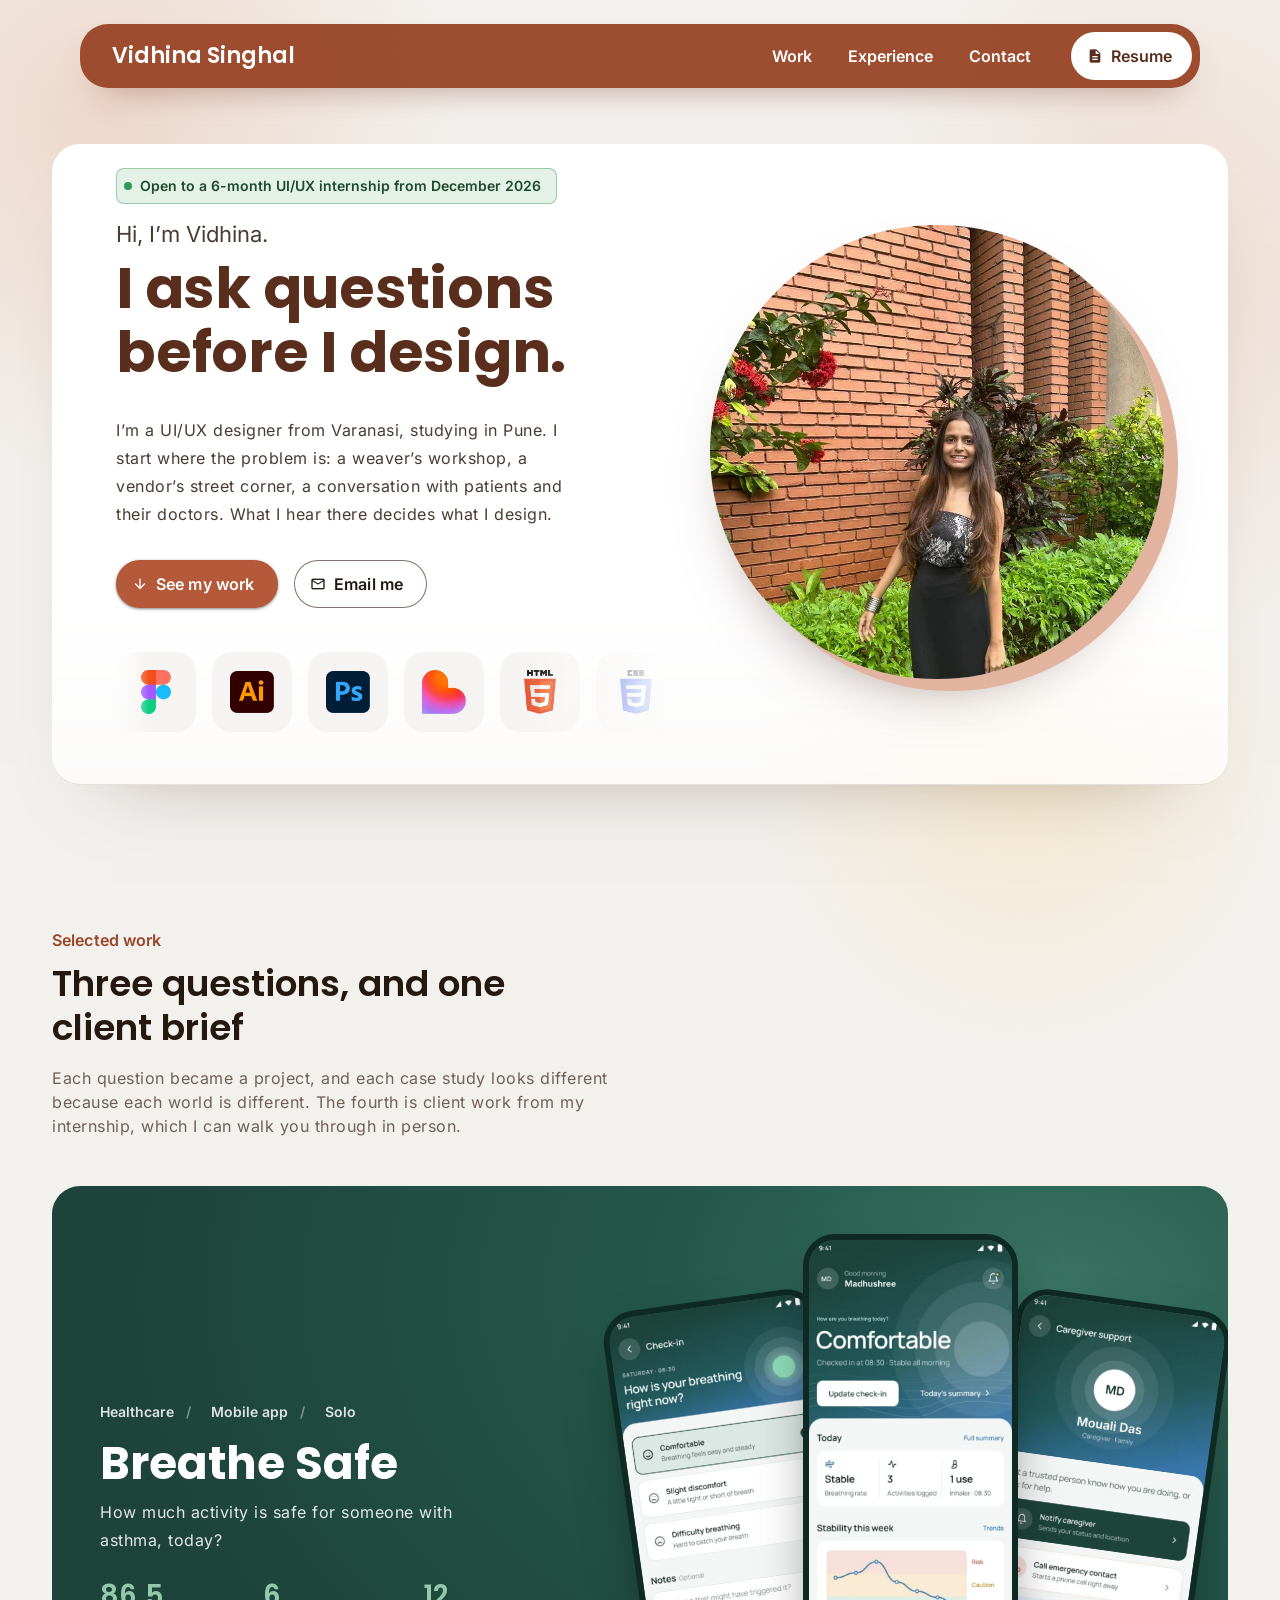
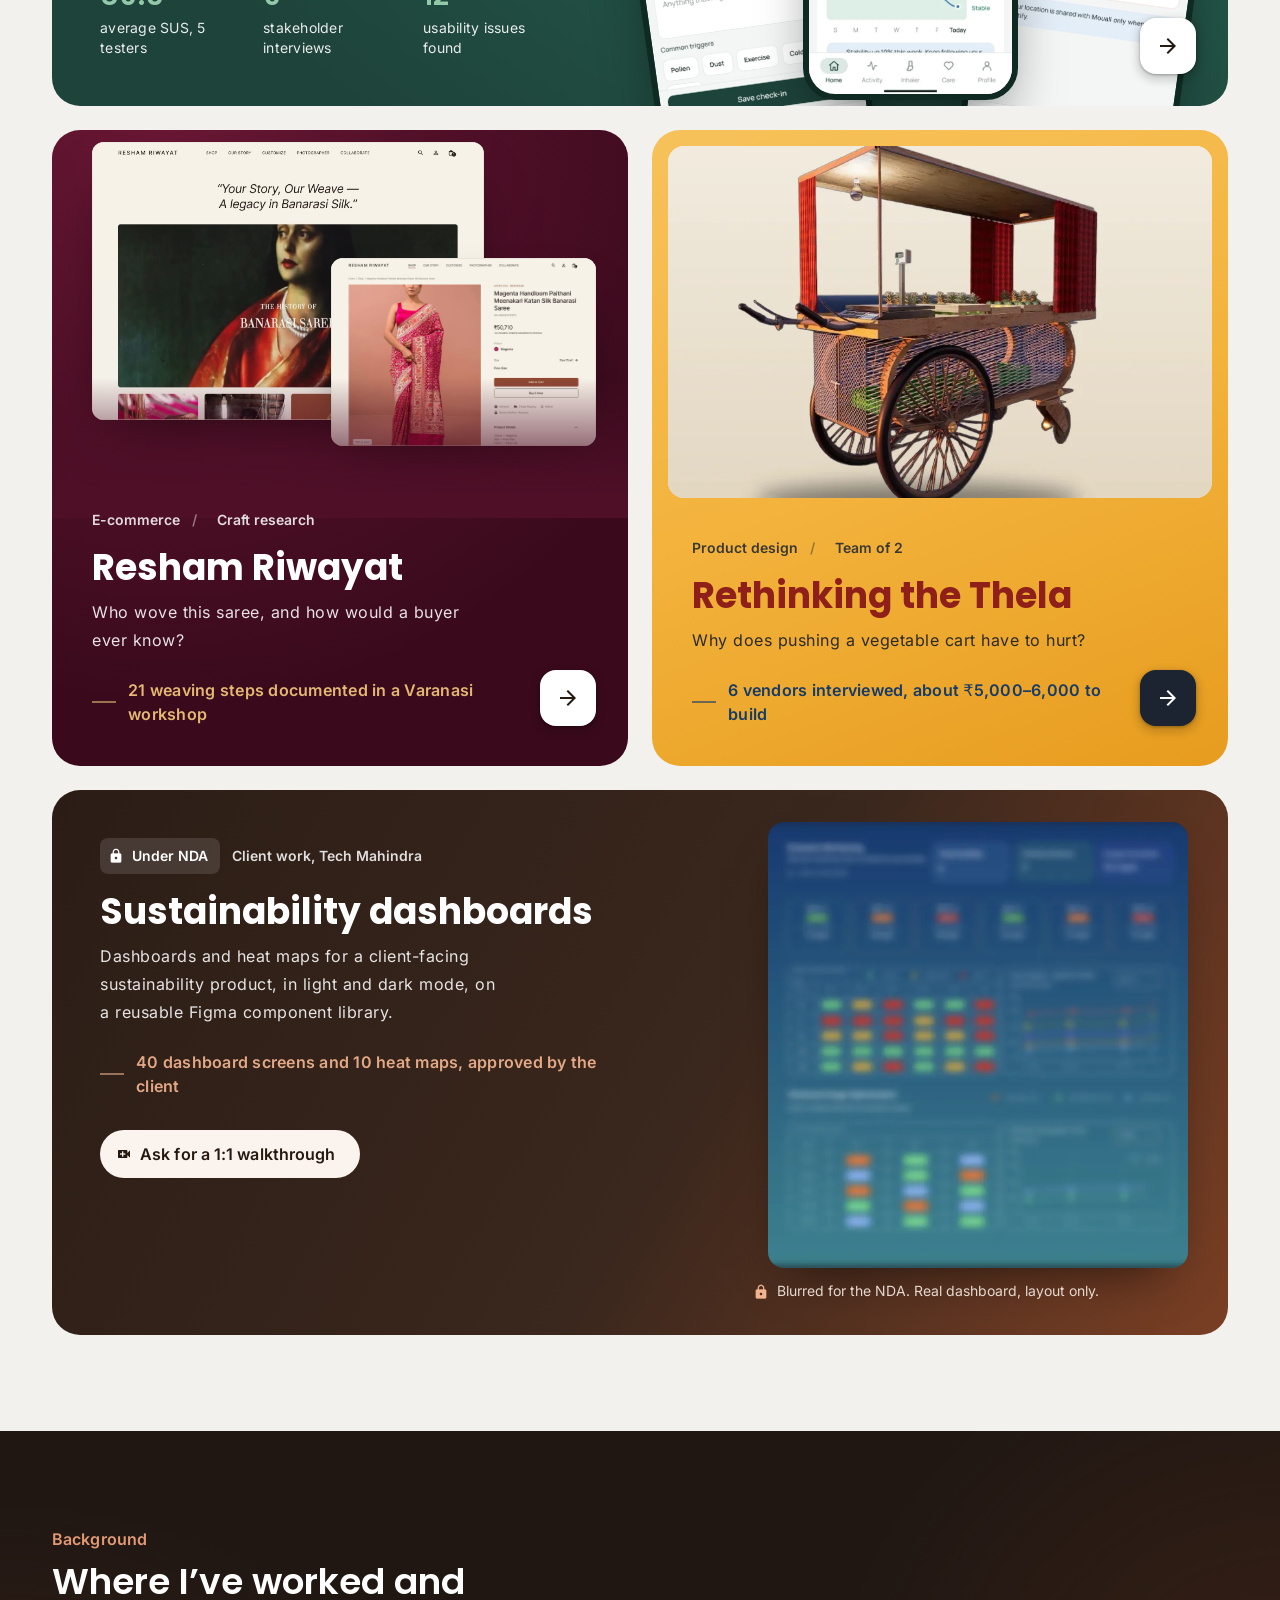
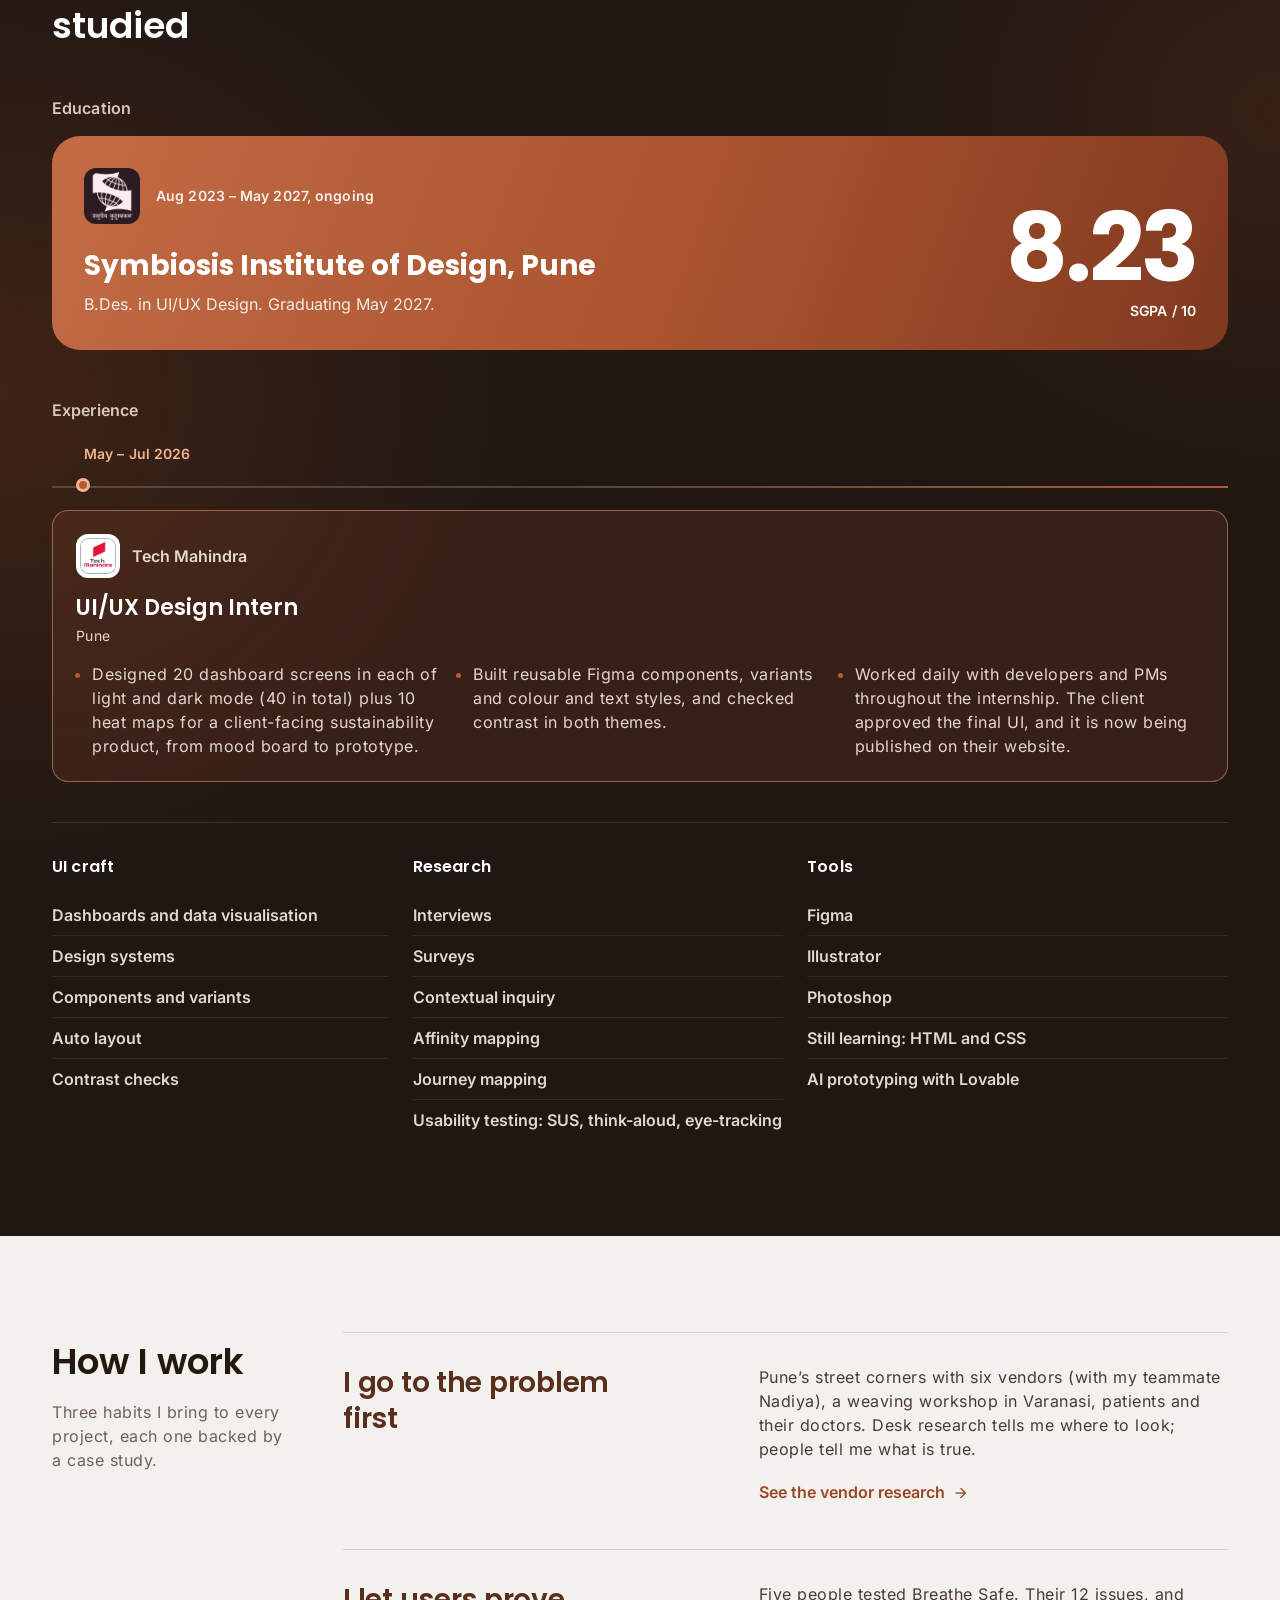
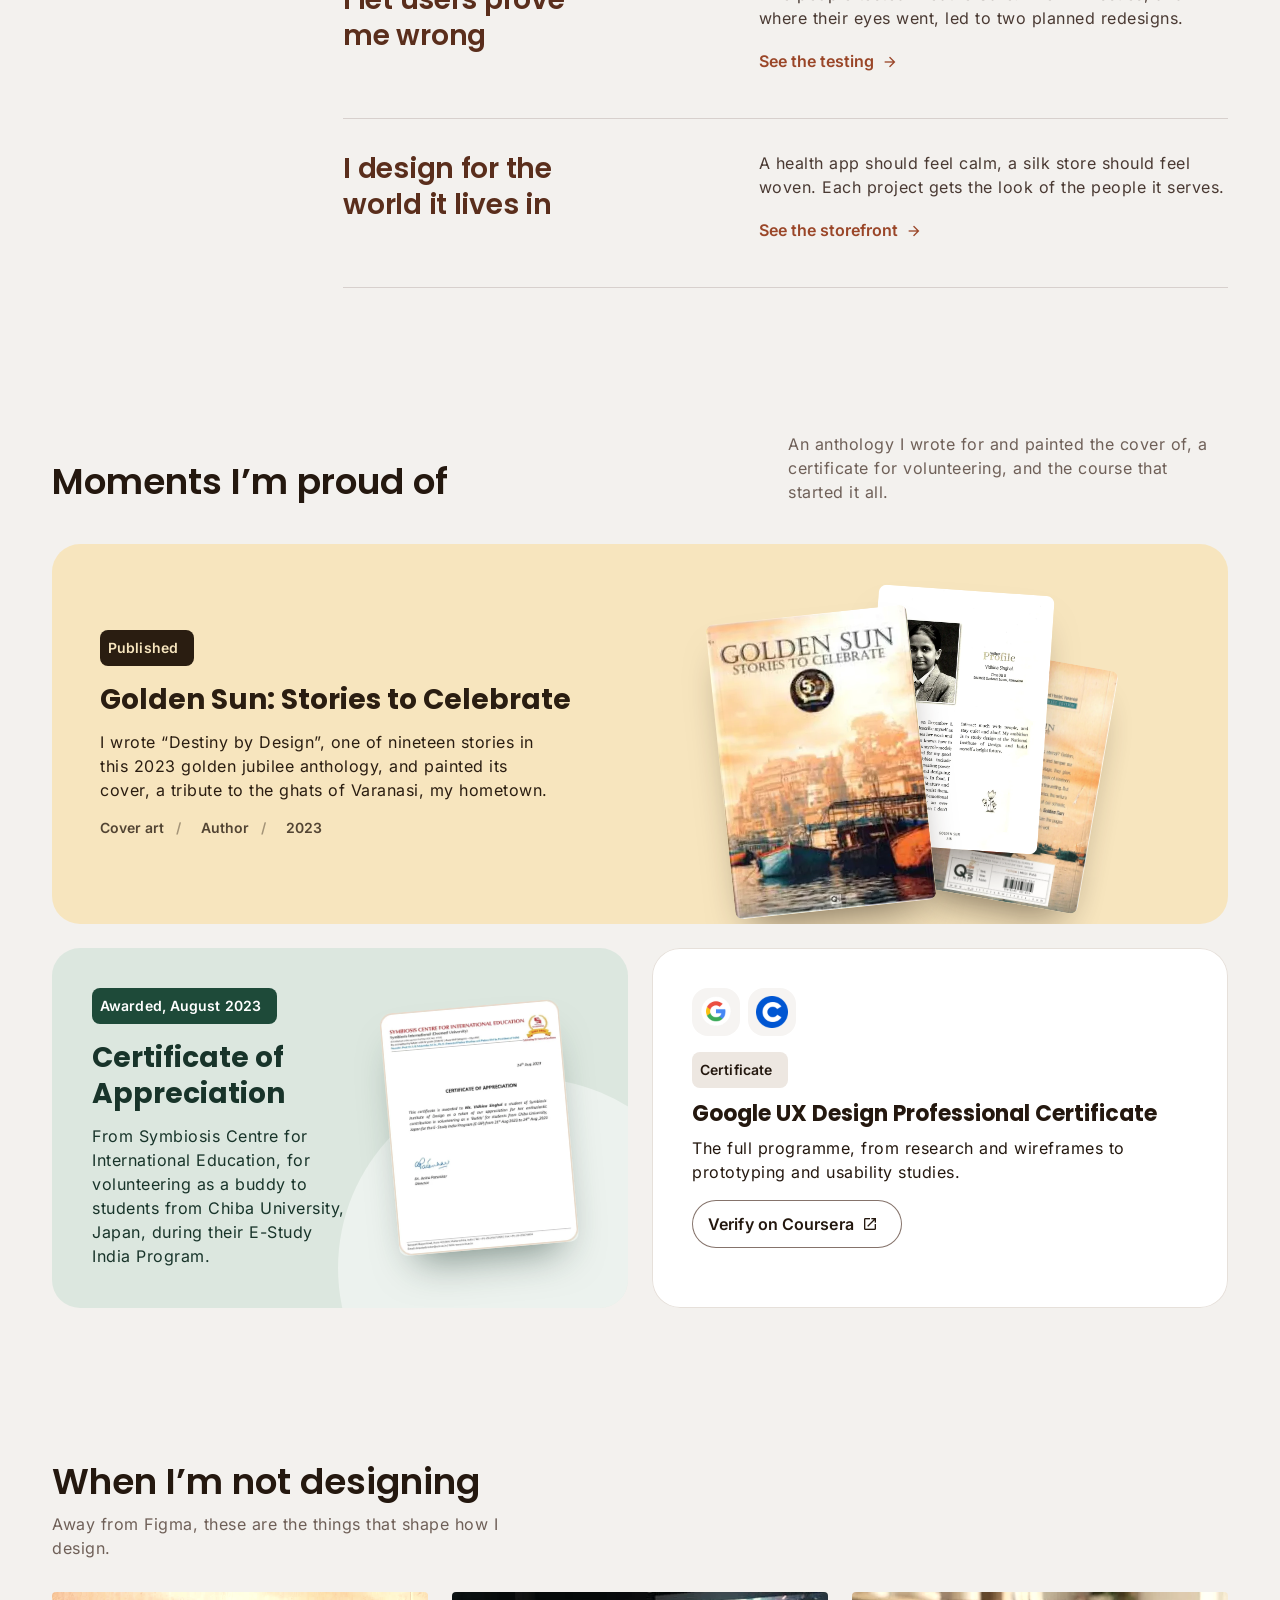
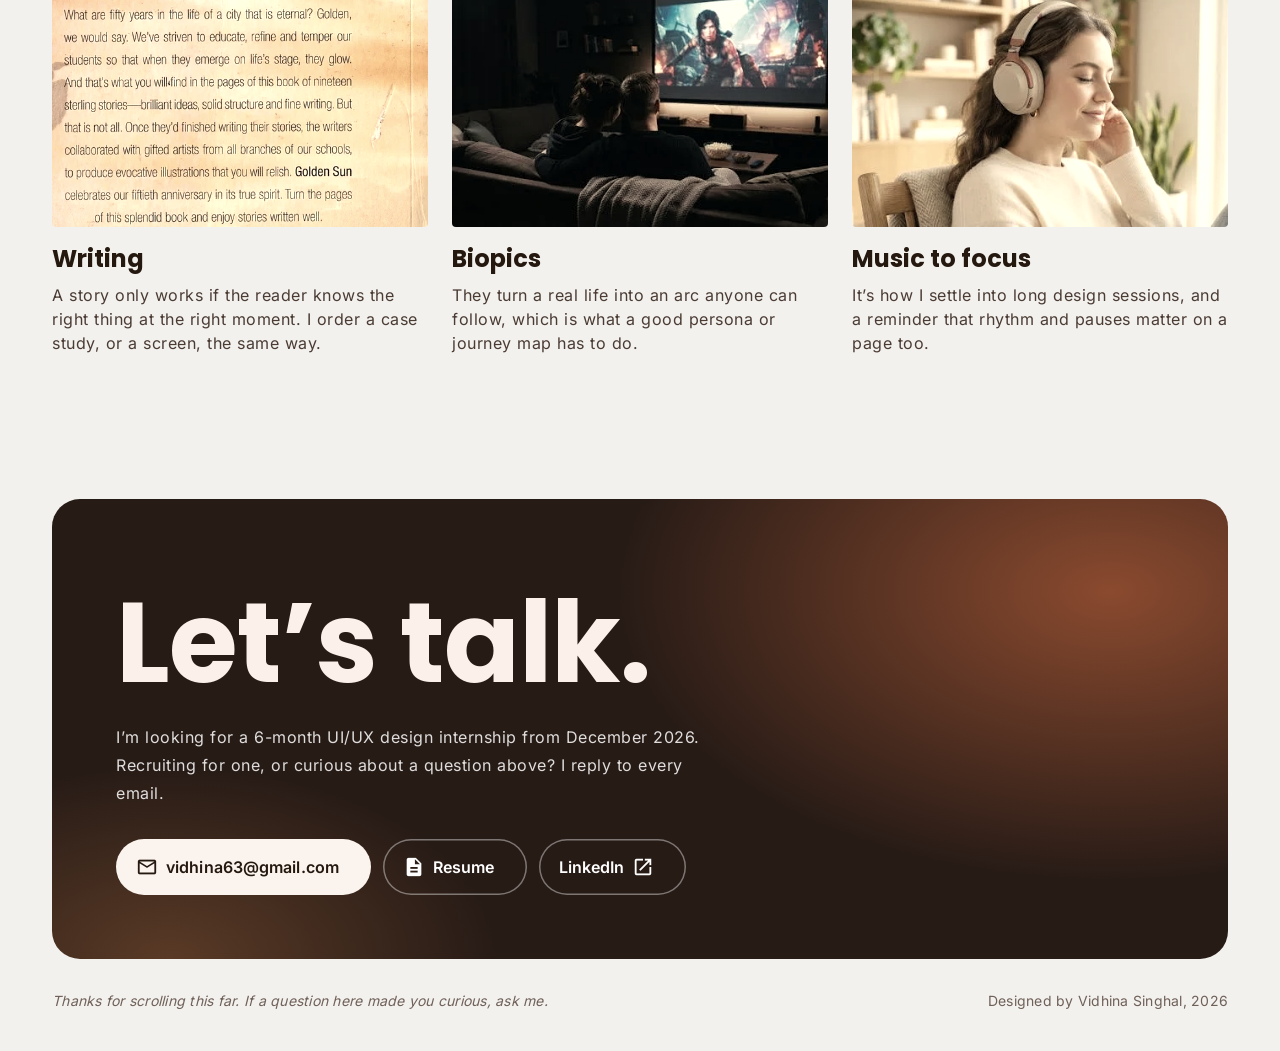
==== commit c122d866: "NDA card: show a blurred real heat-map dashboard The blur is baked into the image, so the client dat" ====
--- a/index.html
+++ b/index.html
@@ -20,7 +20,7 @@
 <link rel="preload" href="assets/images/home/portrait.webp" as="image">
 <link rel="stylesheet" href="css/style.css?v=m3a">
 <link rel="stylesheet" href="css/m3.css?v=m3a">
-<link rel="stylesheet" href="css/home3.css?v=m3b">
+<link rel="stylesheet" href="css/home3.css?v=nda2">
 <script type="application/ld+json">{"@context":"https://schema.org","@type":"Person","name":"Vidhina Singhal","jobTitle":"UI/UX Designer","address":{"@type":"PostalAddress","addressLocality":"Pune","addressCountry":"IN"},"url":"https://vidhina05.github.io/","email":"mailto:vidhina63@gmail.com","alumniOf":"Symbiosis Institute of Design, Pune","sameAs":["https://www.linkedin.com/in/vidhina-singhal-3a0296372","https://github.com/vidhina05"]}</script>
 </head>
 <body class="h3">
@@ -136,19 +136,10 @@
             <p class="pc-f">40 dashboard screens and 10 heat maps, approved by the client</p>
             <a class="b3 b3-cream" href="mailto:vidhina63@gmail.com?subject=Tech%20Mahindra%20dashboard%20walkthrough"><span class="mi" aria-hidden="true">video_call</span>Ask for a 1:1 walkthrough</a>
           </div>
-          <div class="pc-v nda3" aria-hidden="true">
-            <div class="nda-win">
-              <div class="nda-bar"><i></i><i></i><i></i></div>
-              <div class="nda-body">
-                <div class="nda-side"><b></b><b></b><b></b><b></b></div>
-                <div class="nda-main">
-                  <div class="nda-kpis"><span></span><span></span><span></span></div>
-                  <div class="nda-chart"><i style="--h:42%"></i><i style="--h:66%"></i><i style="--h:54%"></i><i style="--h:80%"></i><i style="--h:62%"></i><i style="--h:90%"></i><i style="--h:72%"></i></div>
-                  <div class="nda-heat"><i></i><i></i><i></i><i></i><i></i><i></i><i></i><i></i><i></i><i></i><i></i><i></i><i></i><i></i><i></i><i></i><i></i><i></i></div>
-                </div>
-              </div>
-            </div>
-          </div>
+          <figure class="pc-v nda3 nda-real">
+            <img src="assets/images/nda-heatmap-blur.webp" width="800" height="851" loading="lazy" alt="One of the heat-map dashboards I designed, blurred for the NDA: summary cards, a colour-coded pollutant table and trend charts">
+            <figcaption><span class="mi" aria-hidden="true">lock</span>Blurred for the NDA. Real dashboard, layout only.</figcaption>
+          </figure>
         </article>
       </div>
     </div>
--- a/css/home3.css
+++ b/css/home3.css
@@ -685,3 +685,11 @@
 .tlx:has(> li:only-child){grid-template-columns:1fr}
 .tlx > li:only-child .tlx-card{height:auto}
 @media (min-width:900px){.tlx > li:only-child .tlx-card ul{grid-template-columns:repeat(3,minmax(0,1fr));column-gap:32px}}
+
+/* NDA card: blurred real dashboard */
+.nda-real{margin:0;padding:32px 40px 32px 0;display:flex;flex-direction:column;justify-content:center;gap:12px;background:none;min-height:0}
+.nda-real img{display:block;width:100%;max-width:420px;height:auto;margin-left:auto;border-radius:16px;box-shadow:0 24px 48px -24px rgba(0,0,0,.6)}
+.nda-real figcaption{display:flex;align-items:center;justify-content:flex-end;gap:8px;font-size:14px;color:#E6D9CF}
+.nda-real figcaption .mi{font-size:16px;color:#F2B48F}
+@media (max-width:860px){.nda-real{padding:0 24px 32px}.nda-real img{max-width:none;margin:0}.nda-real figcaption{justify-content:flex-start}}
+.nda-real::after{content:none;display:none}
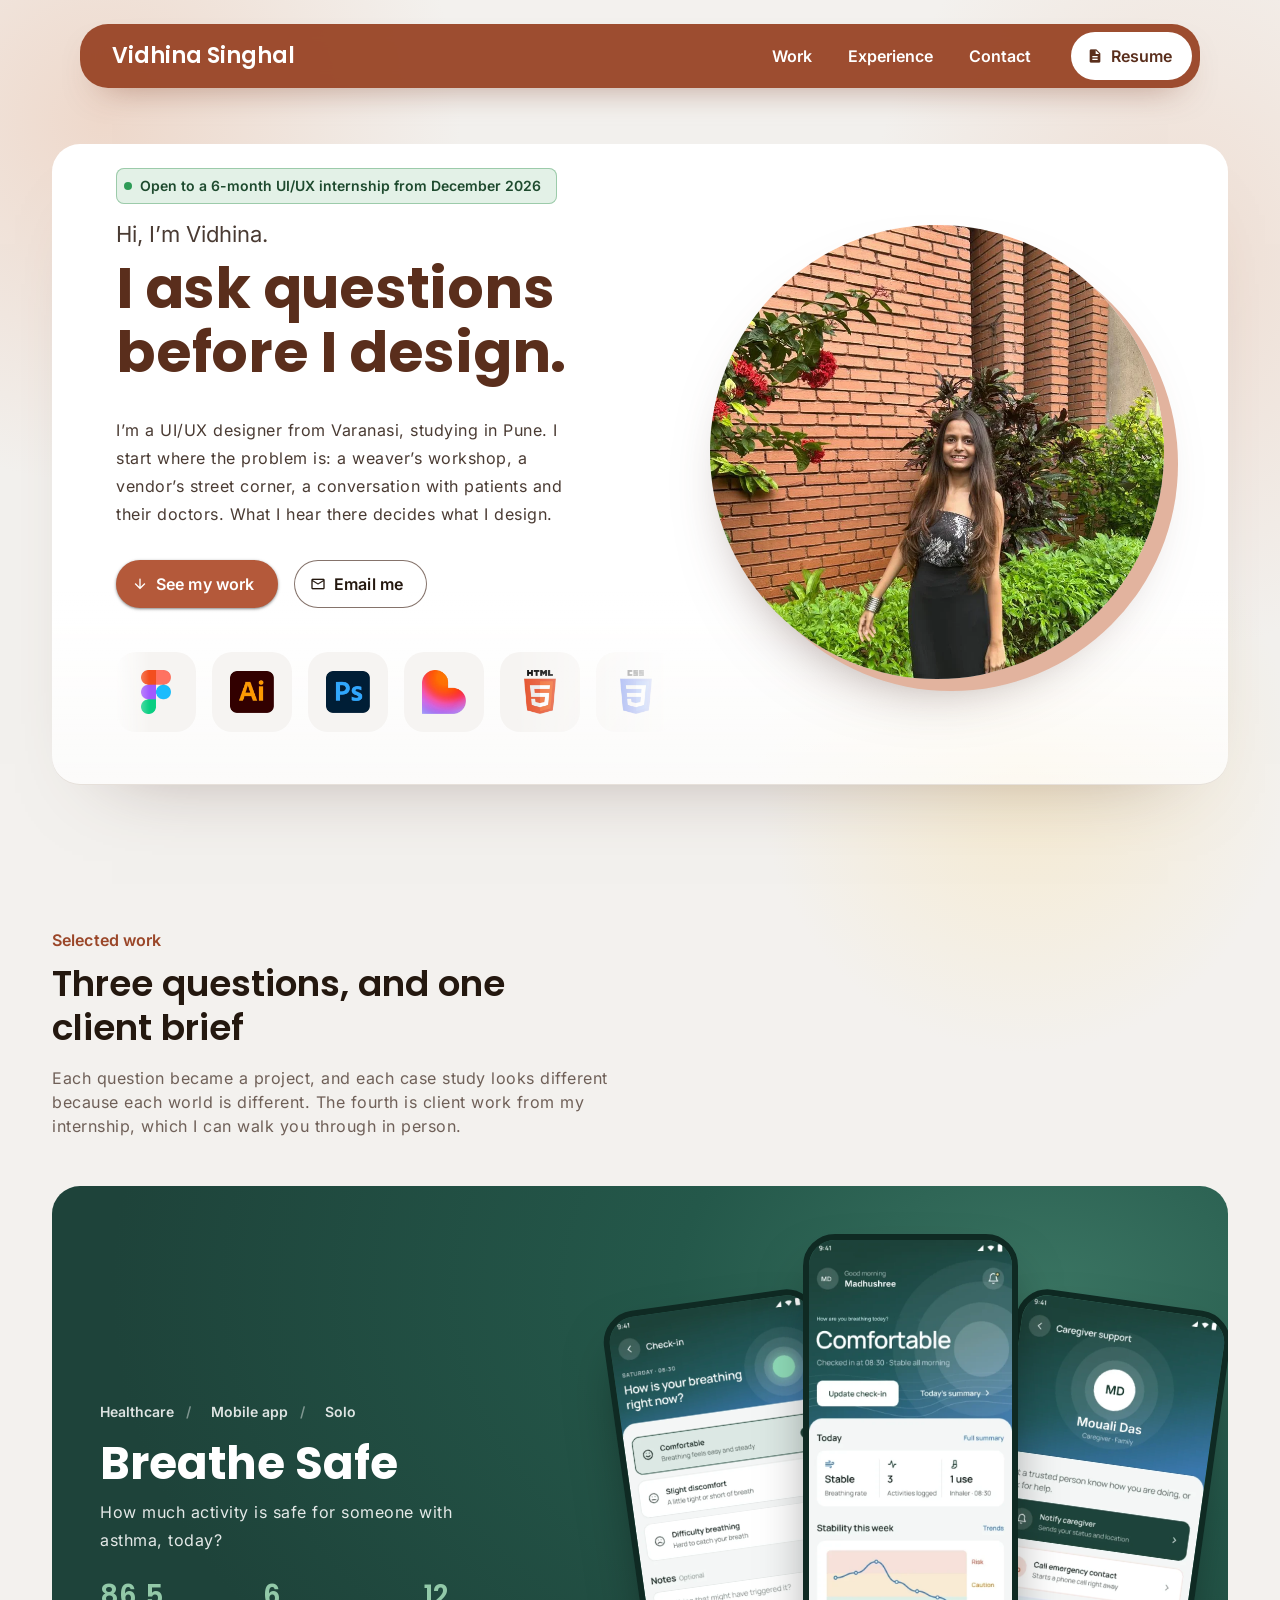
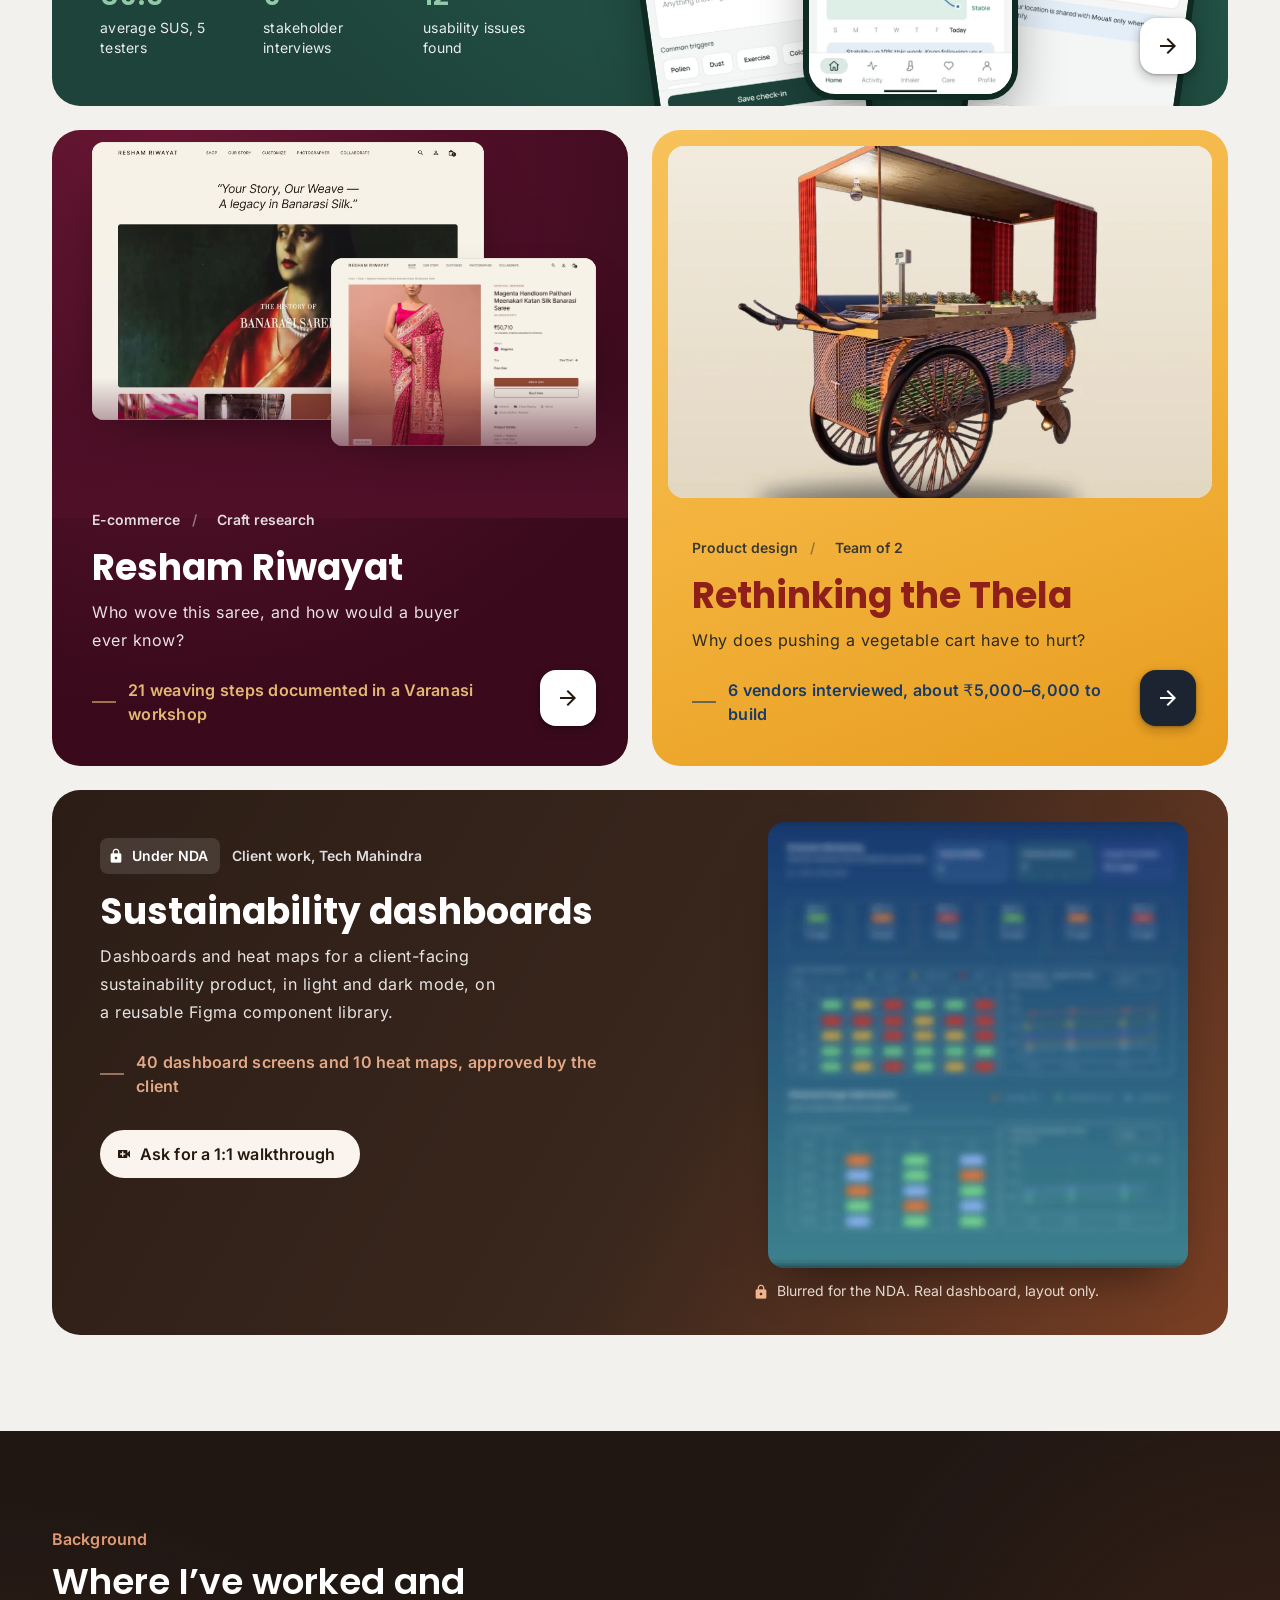
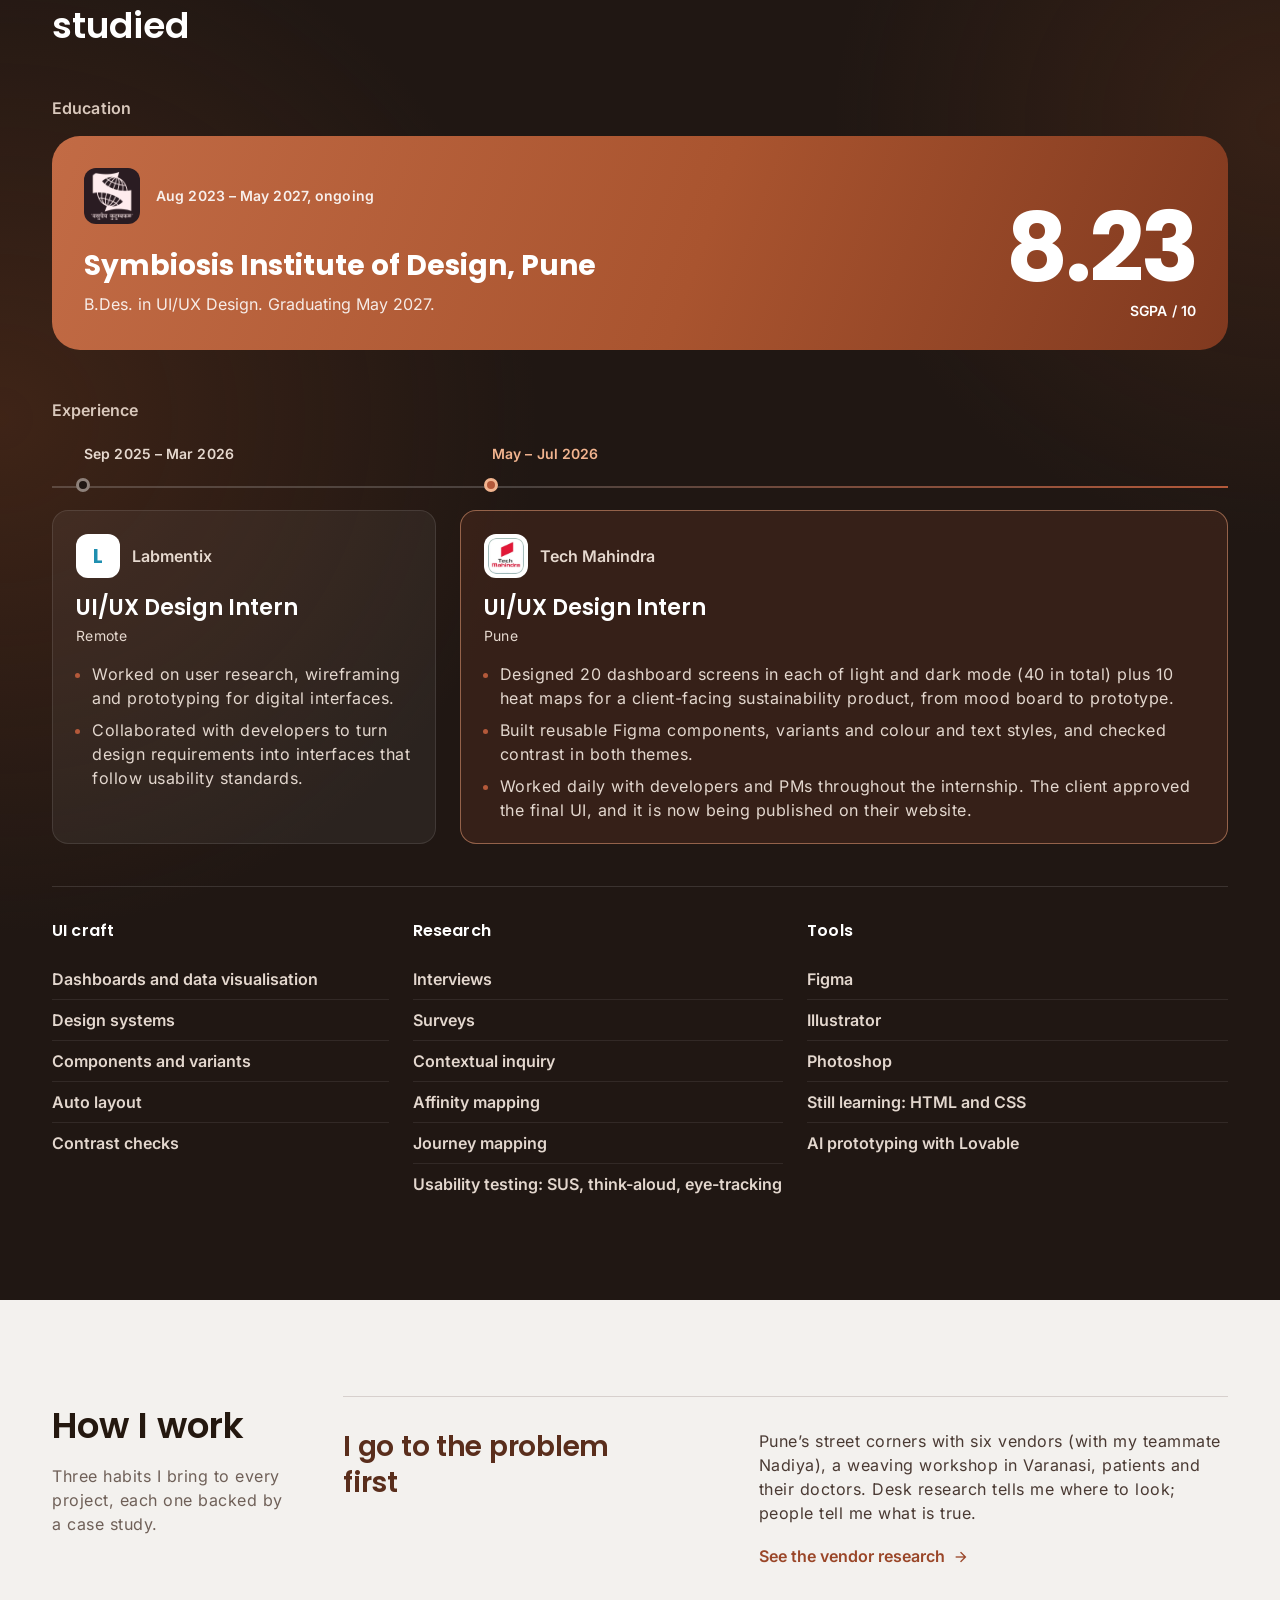
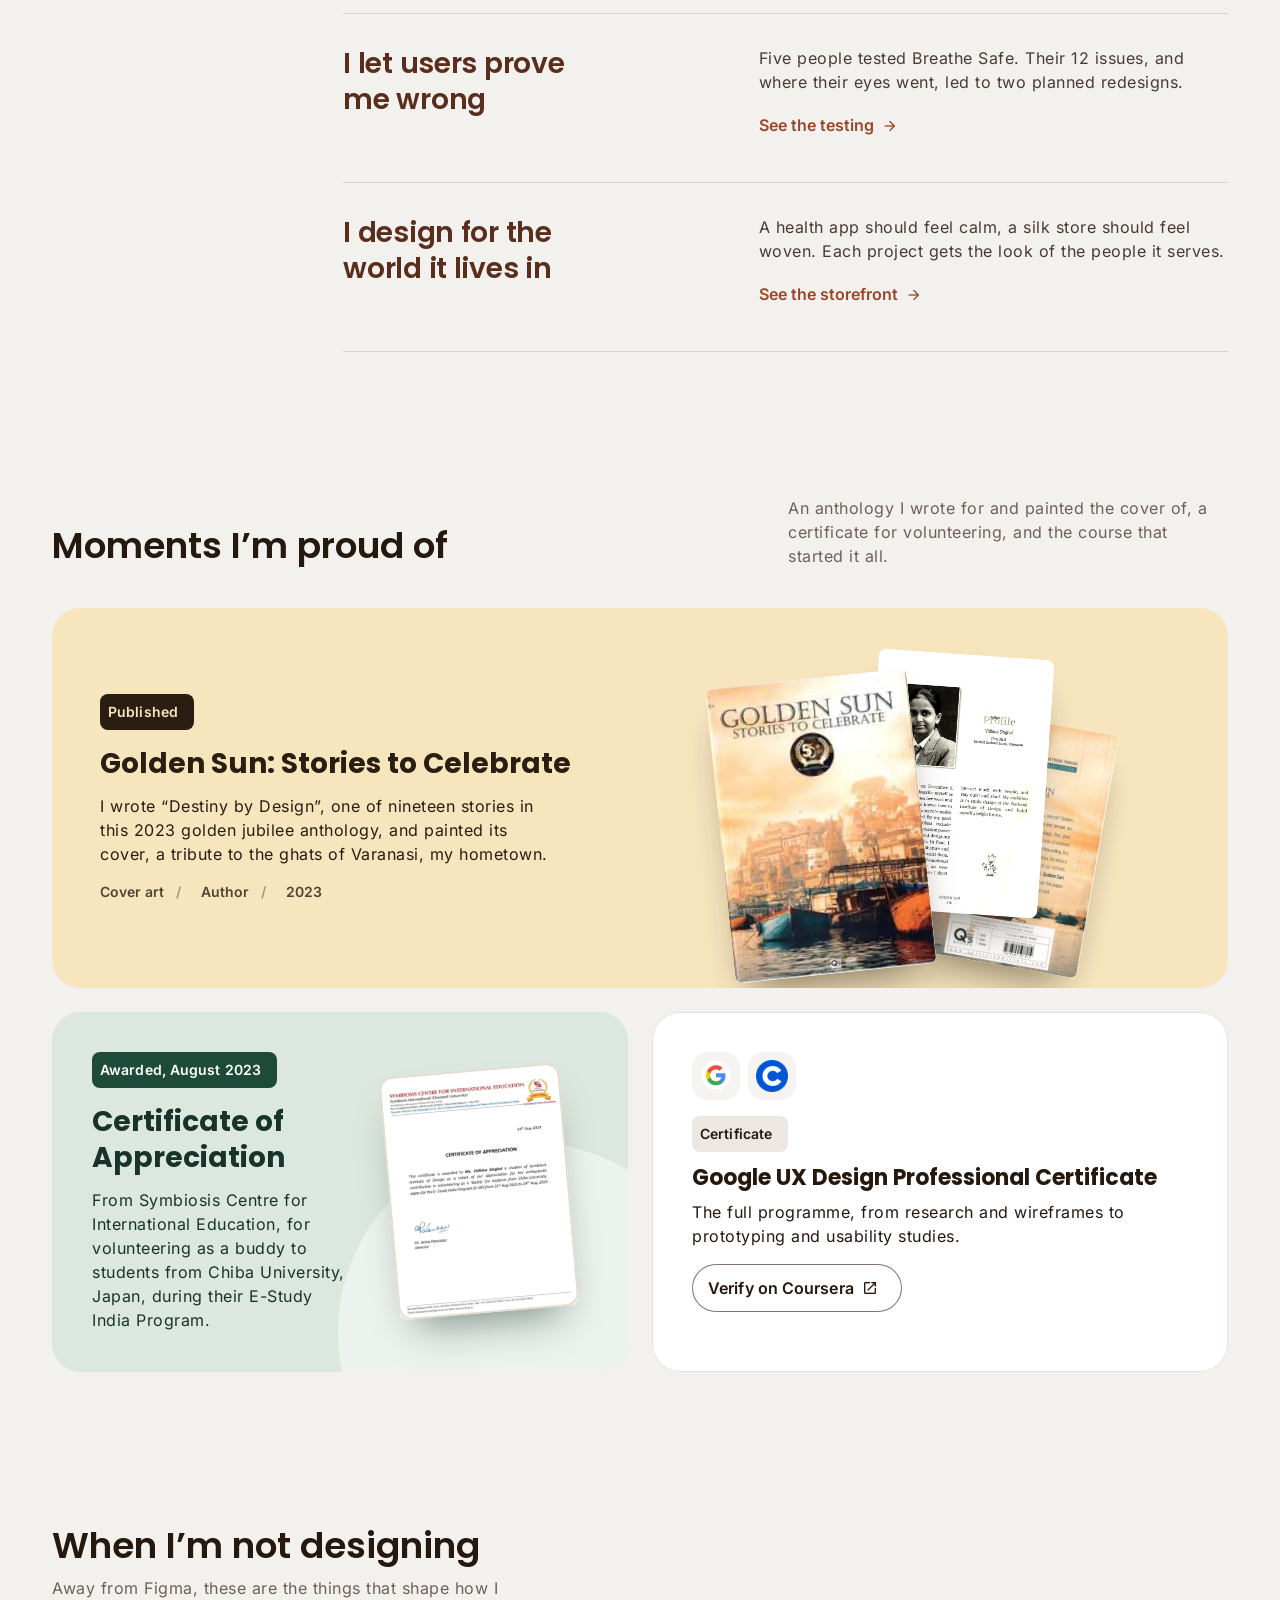
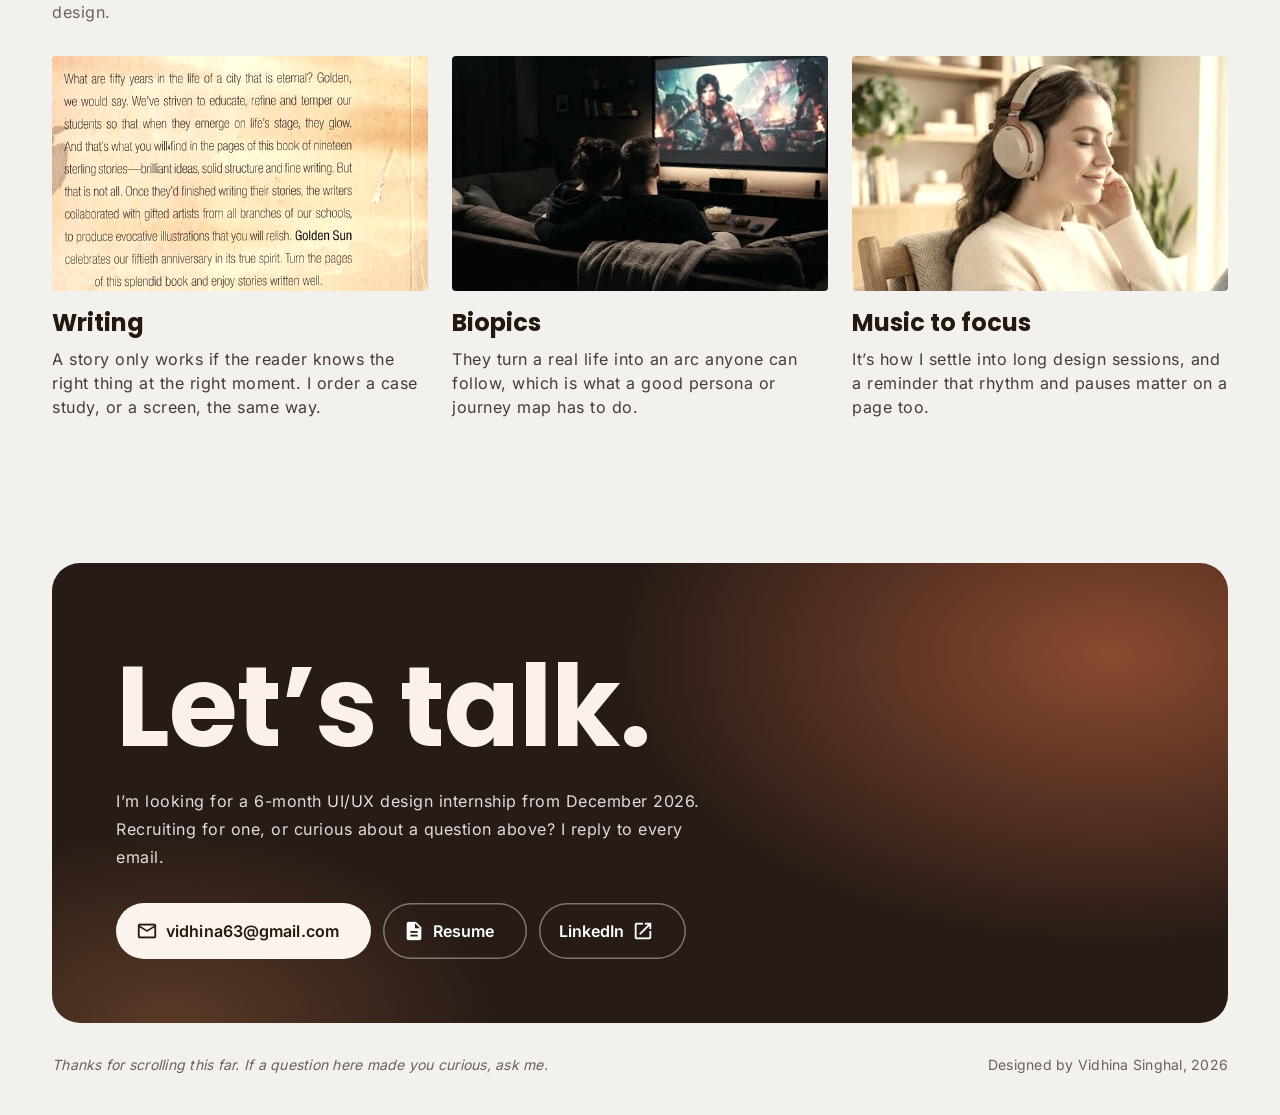
==== commit 3482372e: "Add Labmentix internship to experience and resume Co-Authored-By: Claude Opus 5.5 <noreply@anthropic" ====
--- a/index.html
+++ b/index.html
@@ -20,8 +20,8 @@
 <link rel="preload" href="assets/images/home/portrait.webp" as="image">
 <link rel="stylesheet" href="css/style.css?v=m3a">
 <link rel="stylesheet" href="css/m3.css?v=m3a">
-<link rel="stylesheet" href="css/home3.css?v=nda2">
-<script type="application/ld+json">{"@context":"https://schema.org","@type":"Person","name":"Vidhina Singhal","jobTitle":"UI/UX Designer","address":{"@type":"PostalAddress","addressLocality":"Pune","addressCountry":"IN"},"url":"https://vidhina05.github.io/","email":"mailto:vidhina63@gmail.com","alumniOf":"Symbiosis Institute of Design, Pune","sameAs":["https://www.linkedin.com/in/vidhina-singhal-3a0296372","https://github.com/vidhina05"]}</script>
+<link rel="stylesheet" href="css/home3.css?v=lab1">
+<script type="application/ld+json">{"@context":"https://schema.org","@type":"Person","name":"Vidhina Singhal","jobTitle":"UI/UX Designer","address":{"@type":"PostalAddress","addressLocality":"Pune","addressCountry":"IN"},"url":"https://vidhina05.github.io/","email":"mailto:vidhina63@gmail.com","alumniOf":"Symbiosis Institute of Design, Pune","sameAs":["https://www.linkedin.com/in/vidhina-singhal","https://github.com/vidhina05"]}</script>
 </head>
 <body class="h3">
 <a class="skip" href="#main">Skip to content</a>
@@ -33,7 +33,7 @@
       <a href="#work">Work</a>
       <a href="#about">Experience</a>
       <a href="#contact">Contact</a>
-      <a class="n3-cv" href="assets/Vidhina_Singhal_Resume.pdf?v=6" target="_blank" rel="noopener"><span class="mi" aria-hidden="true">description</span>Resume<span class="sr-only"> (PDF, opens in new tab)</span></a>
+      <a class="n3-cv" href="assets/Vidhina_Singhal_Resume.pdf?v=8" target="_blank" rel="noopener"><span class="mi" aria-hidden="true">description</span>Resume<span class="sr-only"> (PDF, opens in new tab)</span></a>
     </nav>
     <button class="menu-btn" type="button" aria-expanded="false" aria-controls="mobile-menu" aria-label="Open menu"><span class="bars" aria-hidden="true"><i></i><i></i><i></i></span></button>
   </div>
@@ -42,7 +42,7 @@
   <a href="#work">Work</a>
   <a href="#about">Experience</a>
   <a href="#contact">Contact</a>
-  <a href="assets/Vidhina_Singhal_Resume.pdf?v=6" target="_blank" rel="noopener">Resume</a>
+  <a href="assets/Vidhina_Singhal_Resume.pdf?v=8" target="_blank" rel="noopener">Resume</a>
   <small>vidhina63@gmail.com</small>
 </nav>
 
@@ -163,6 +163,18 @@
 
       <p class="ex-k">Experience</p>
       <ol class="tlx">
+        <li class="tlx-c">
+          <p class="tlx-d">Sep 2025 – Mar 2026</p>
+          <div class="tlx-card">
+            <p class="tlx-org"><span class="tlx-mono" aria-hidden="true">L</span><span>Labmentix</span></p>
+            <h3>UI/UX Design Intern</h3>
+            <p class="tlx-w">Remote</p>
+            <ul>
+              <li>Worked on user research, wireframing and prototyping for digital interfaces.</li>
+              <li>Collaborated with developers to turn design requirements into interfaces that follow usability standards.</li>
+            </ul>
+          </div>
+        </li>
         <li class="tlx-c now">
           <p class="tlx-d">May – Jul 2026</p>
           <div class="tlx-card">
@@ -261,8 +273,8 @@
         <p class="ct3-t">I’m looking for a 6-month UI/UX design internship from December 2026. Recruiting for one, or curious about a question above? I reply to every email.</p>
         <ul class="ct3-l">
           <li><a class="b3 b3-cream big" href="mailto:vidhina63@gmail.com"><span class="mi" aria-hidden="true">mail_outline</span>vidhina63@gmail.com</a></li>
-          <li><a class="b3 b3-ghost big" href="assets/Vidhina_Singhal_Resume.pdf?v=6" target="_blank" rel="noopener"><span class="mi" aria-hidden="true">description</span>Resume<span class="sr-only"> (PDF, opens in new tab)</span></a></li>
-          <li><a class="b3 b3-ghost big" href="https://www.linkedin.com/in/vidhina-singhal-3a0296372" target="_blank" rel="noopener">LinkedIn<span class="mi" aria-hidden="true">open_in_new</span><span class="sr-only"> (opens in new tab)</span></a></li>
+          <li><a class="b3 b3-ghost big" href="assets/Vidhina_Singhal_Resume.pdf?v=8" target="_blank" rel="noopener"><span class="mi" aria-hidden="true">description</span>Resume<span class="sr-only"> (PDF, opens in new tab)</span></a></li>
+          <li><a class="b3 b3-ghost big" href="https://www.linkedin.com/in/vidhina-singhal" target="_blank" rel="noopener">LinkedIn<span class="mi" aria-hidden="true">open_in_new</span><span class="sr-only"> (opens in new tab)</span></a></li>
         </ul>
       </div>
       <div class="ft3"><p><i>Thanks for scrolling this far. If a question here made you curious, ask me.</i></p><p>Designed by Vidhina Singhal, 2026</p></div>
--- a/css/home3.css
+++ b/css/home3.css
@@ -693,3 +693,4 @@
 .nda-real figcaption .mi{font-size:16px;color:#F2B48F}
 @media (max-width:860px){.nda-real{padding:0 24px 32px}.nda-real img{max-width:none;margin:0}.nda-real figcaption{justify-content:flex-start}}
 .nda-real::after{content:none;display:none}
+.tlx-mono{display:inline-grid;place-items:center;width:44px;height:44px;border-radius:12px;background:#fff;color:#1F8FB0;font:700 20px/1 var(--disp)}
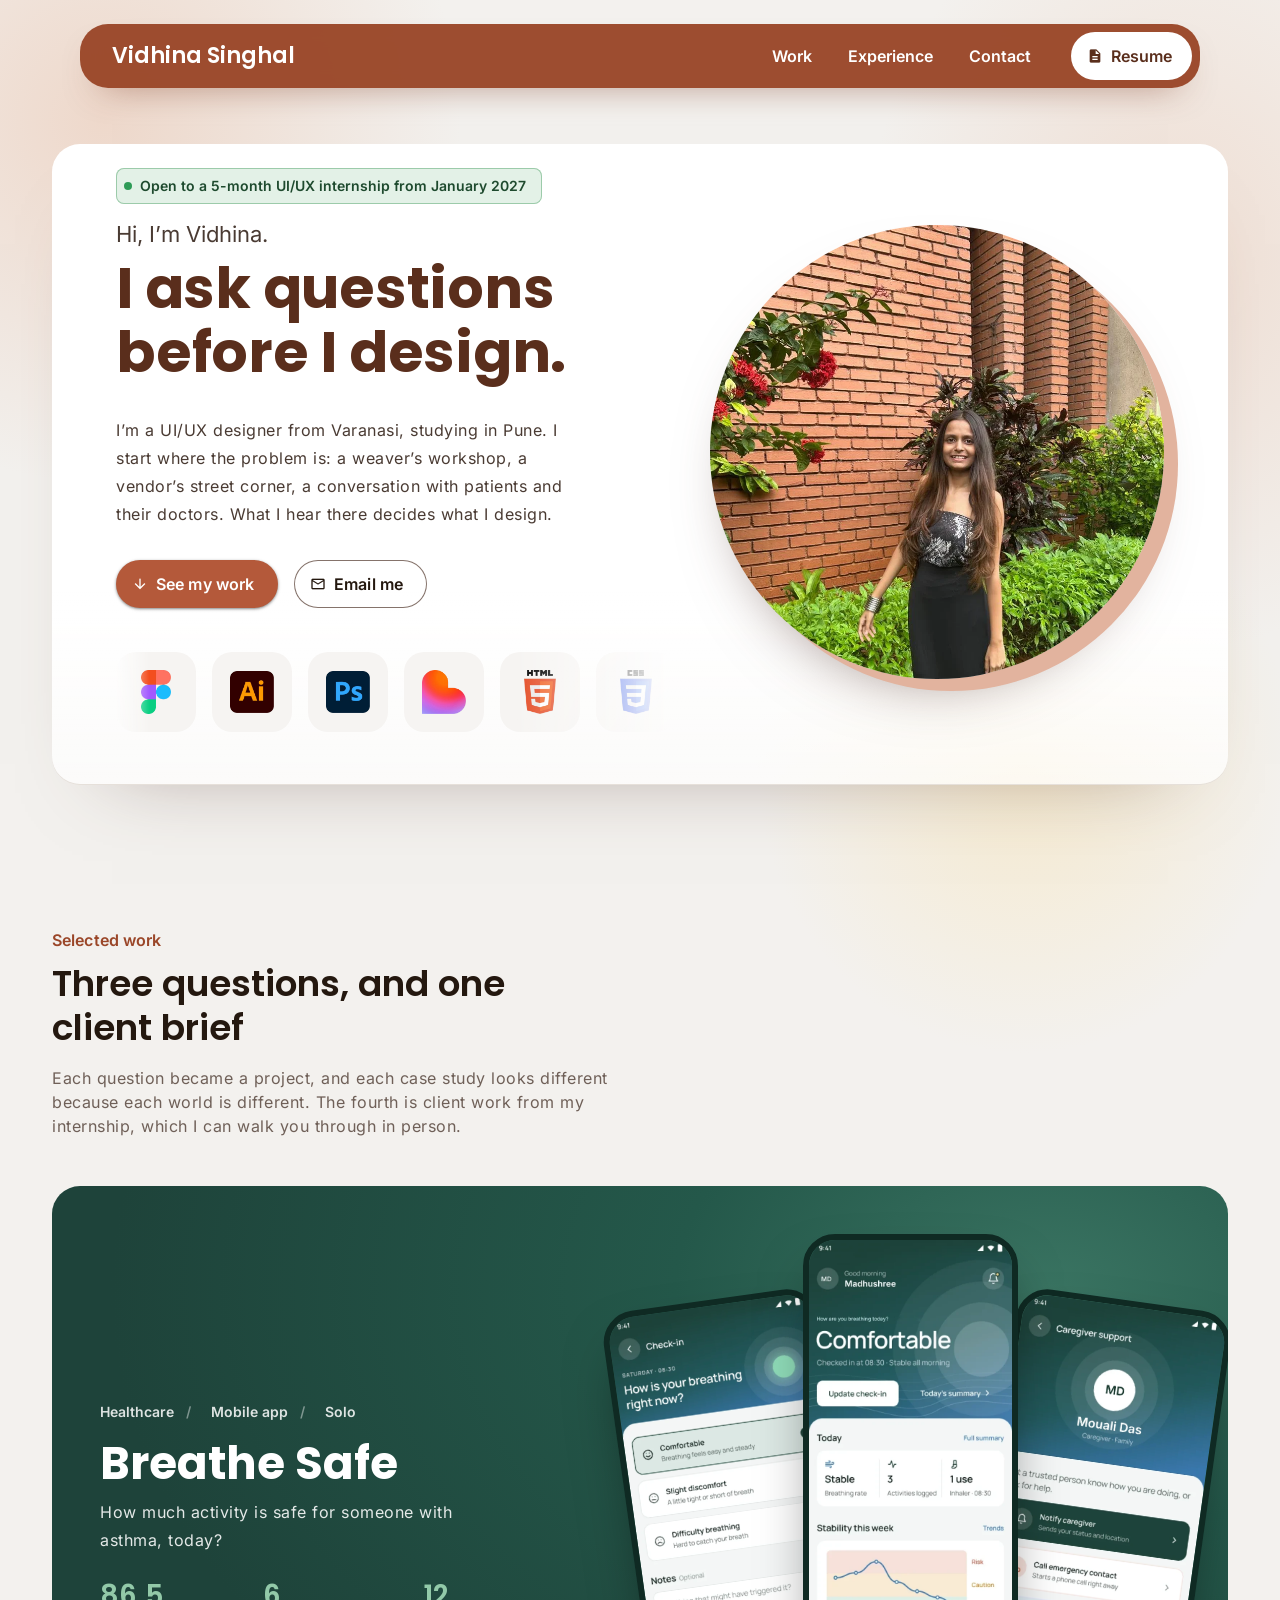
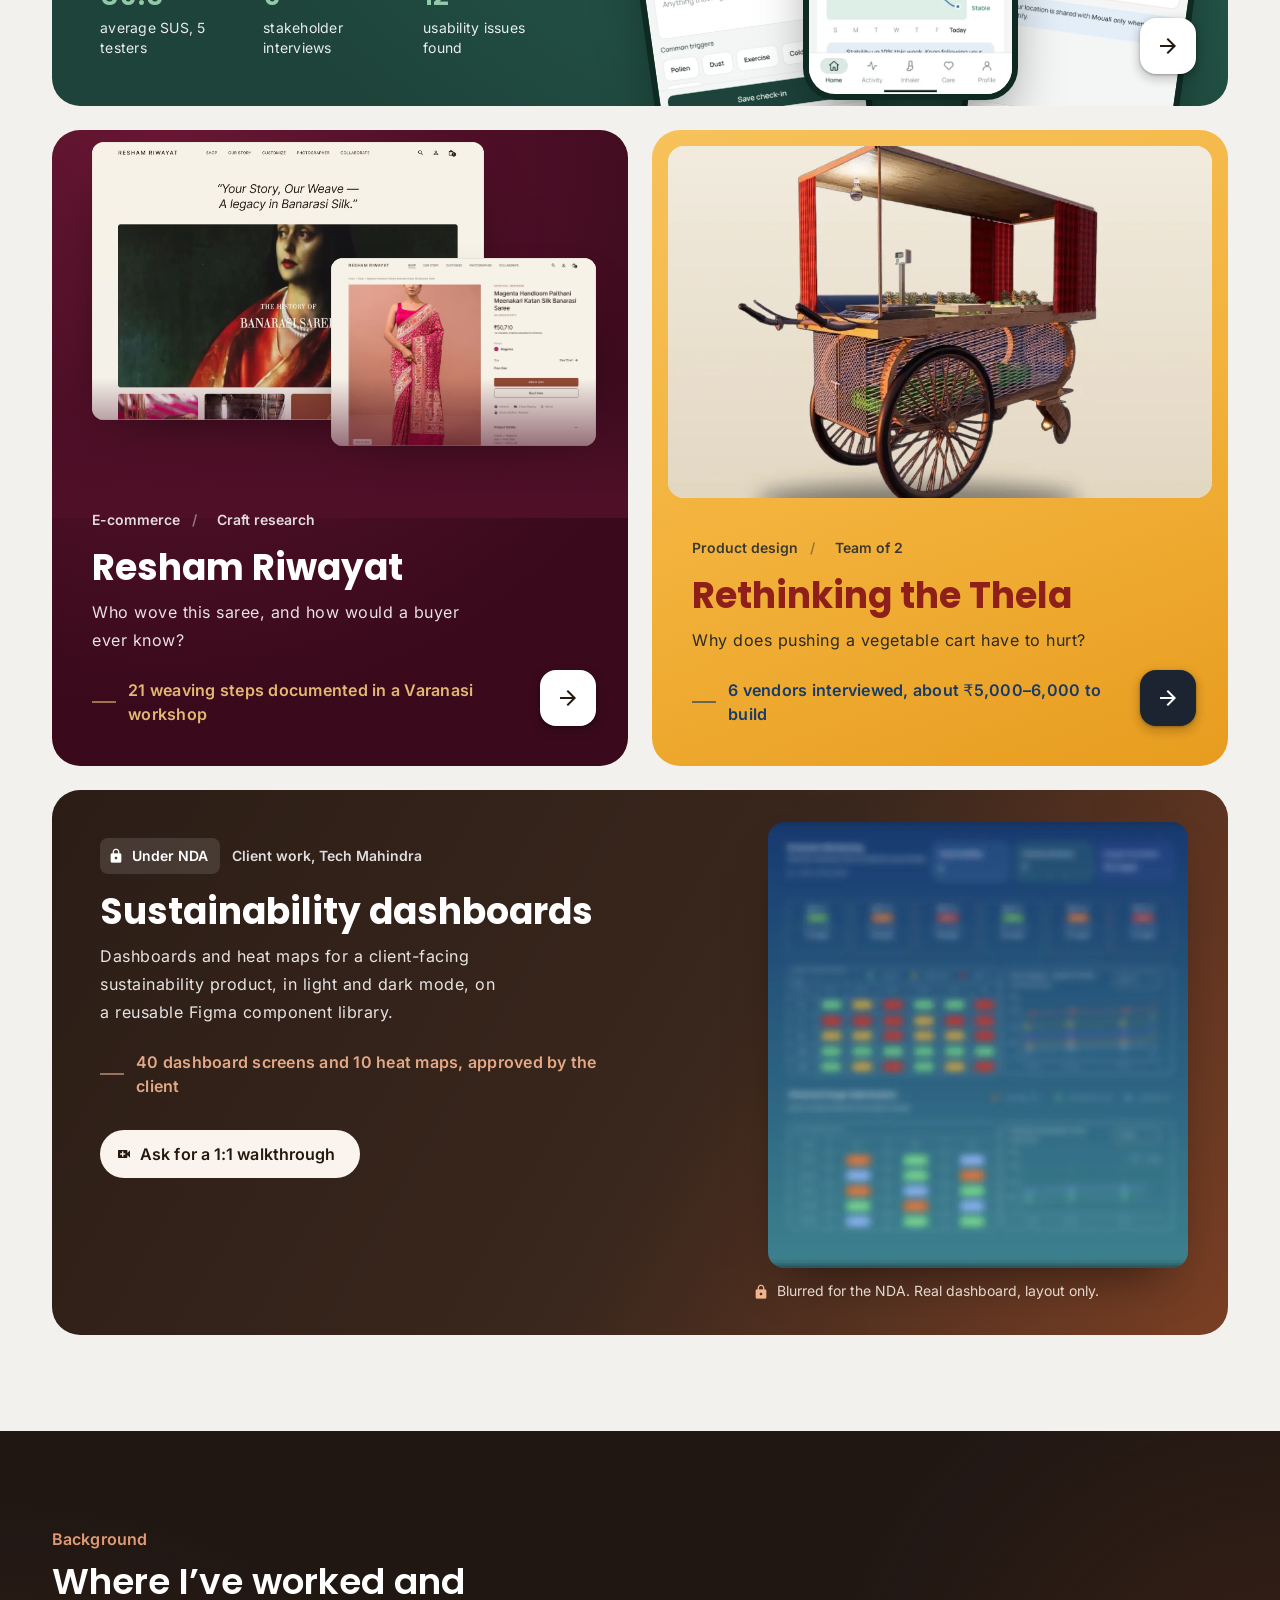
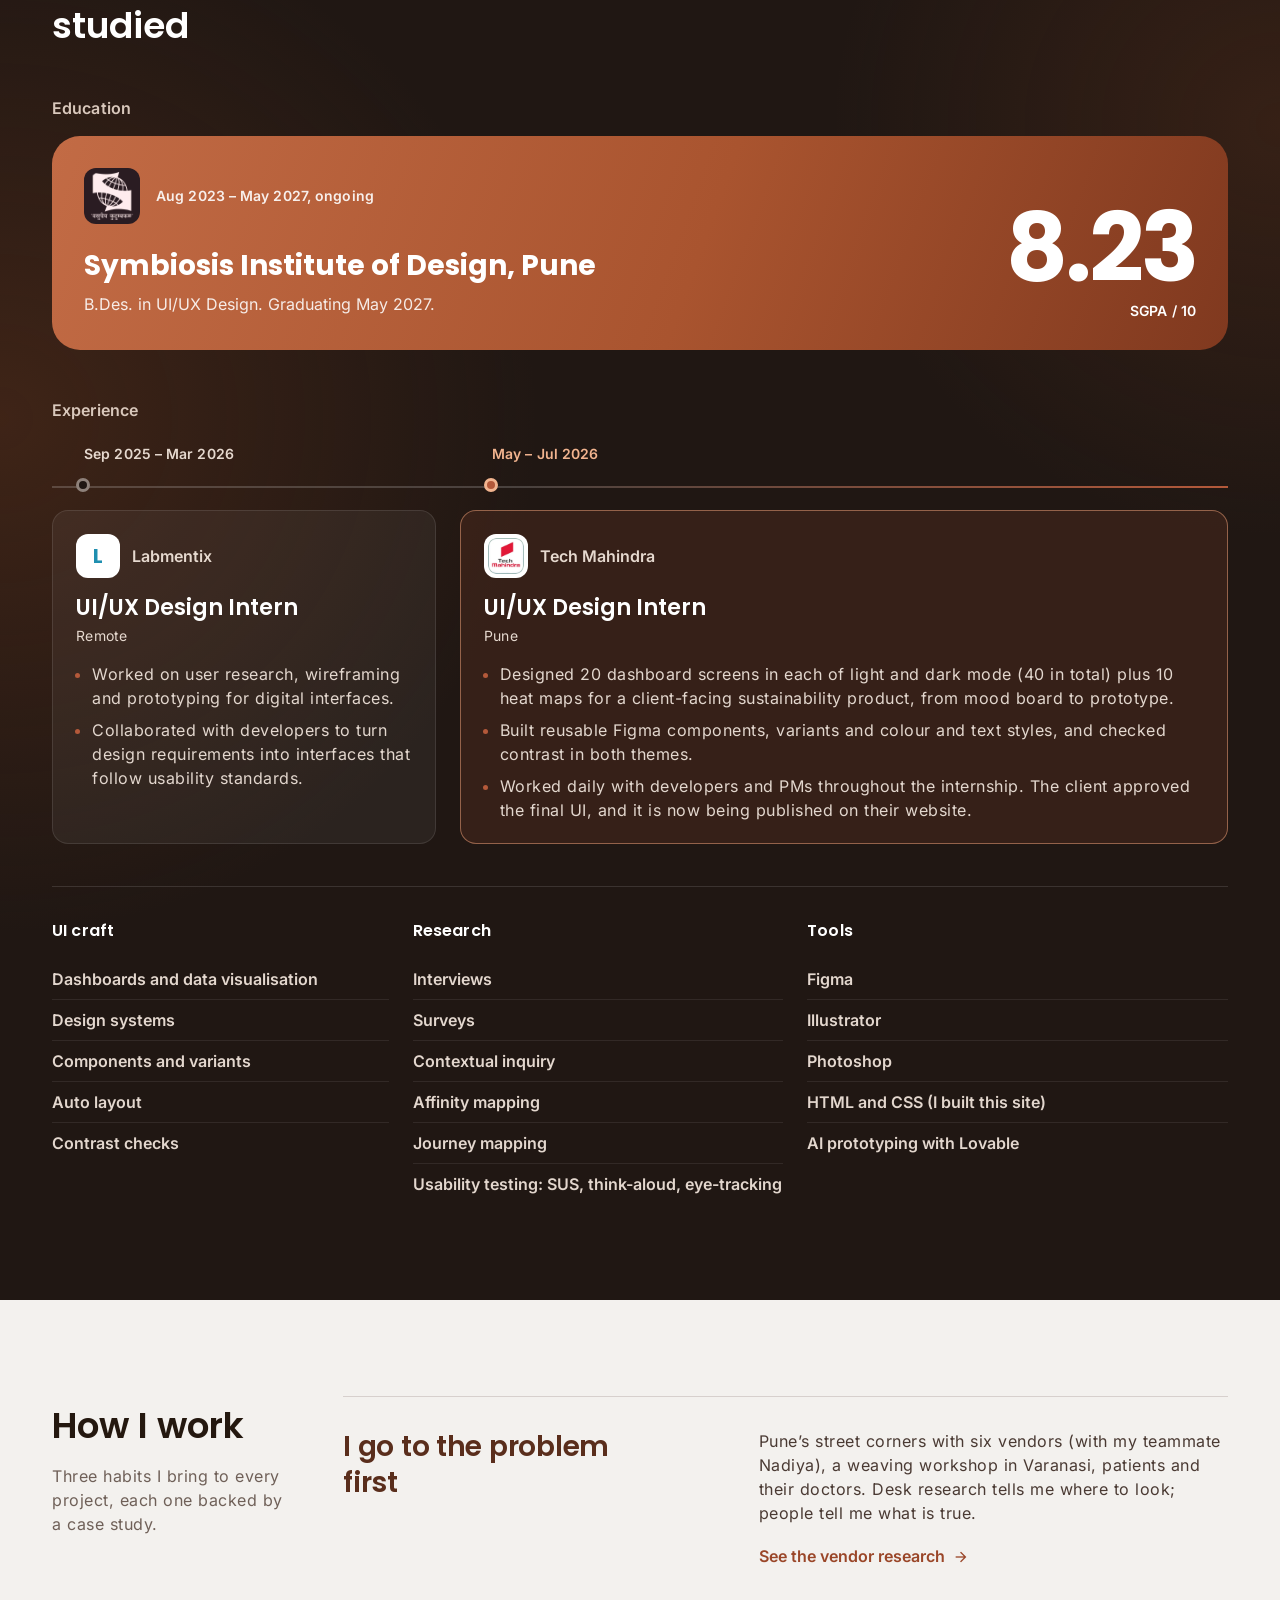
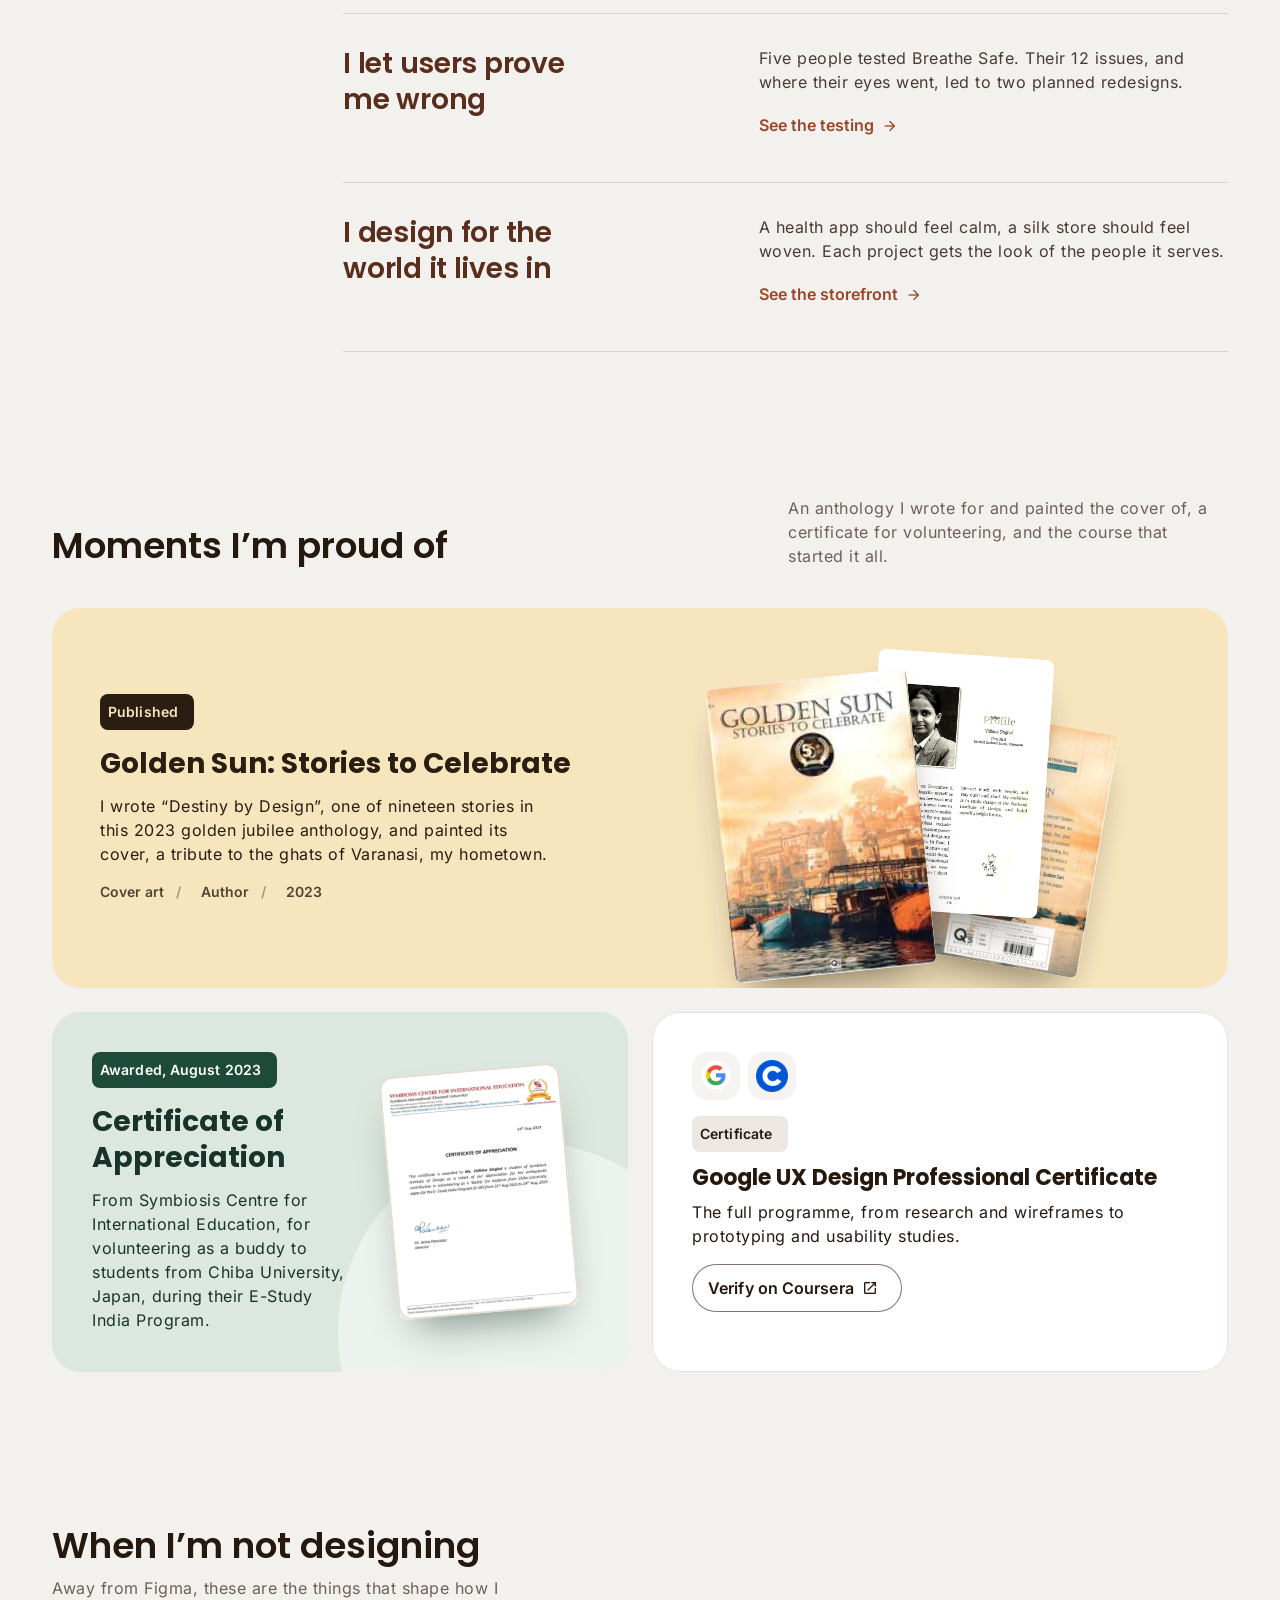
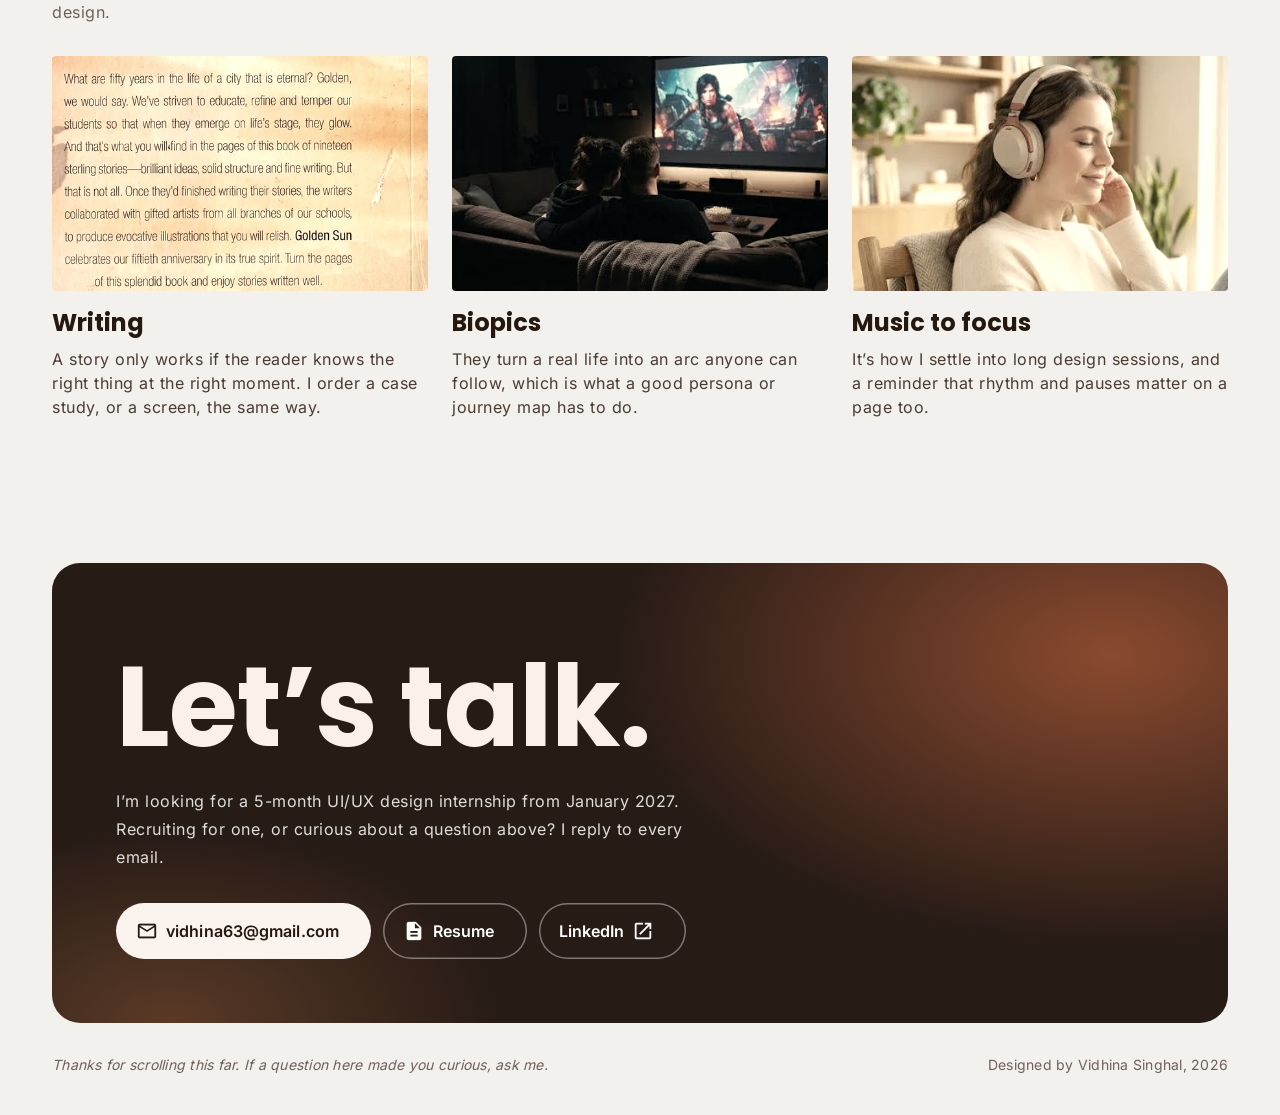
==== commit 85c8c1d5: "Update availability, resume, LinkedIn link and skills wording - Availability: 5-month internship fro" ====
--- a/index.html
+++ b/index.html
@@ -4,13 +4,13 @@
 <meta charset="utf-8">
 <meta name="viewport" content="width=device-width, initial-scale=1">
 <title>Vidhina Singhal, UI/UX designer</title>
-<meta name="description" content="Vidhina Singhal, UI/UX designer and B.Des. student at Symbiosis Institute of Design, Pune. Case studies: Breathe Safe (asthma app), Resham Riwayat (Banarasi silk e-commerce) and Rethinking the Thela (street vendor cart). Open to a 6-month UI/UX internship from December 2026.">
+<meta name="description" content="Vidhina Singhal, UI/UX designer and B.Des. student at Symbiosis Institute of Design, Pune. Case studies: Breathe Safe (asthma app), Resham Riwayat (Banarasi silk e-commerce) and Rethinking the Thela (street vendor cart). Open to a 5-month UI/UX internship from January 2027.">
 <meta name="author" content="Vidhina Singhal">
 <meta name="theme-color" content="#9A4628">
 <link rel="canonical" href="https://vidhina05.github.io/">
 <meta property="og:type" content="website">
 <meta property="og:title" content="Vidhina Singhal, UI/UX designer">
-<meta property="og:description" content="I ask questions before I design. B.Des. student at Symbiosis Institute of Design, previously a UI/UX Design Intern at Tech Mahindra. Open to a 6-month internship from December 2026.">
+<meta property="og:description" content="I ask questions before I design. B.Des. student at Symbiosis Institute of Design, previously a UI/UX Design Intern at Tech Mahindra. Open to a 5-month internship from January 2027.">
 <meta property="og:url" content="https://vidhina05.github.io/">
 <meta property="og:image" content="https://vidhina05.github.io/assets/og-image.jpg?v=3">
 <meta name="twitter:card" content="summary_large_image">
@@ -21,7 +21,7 @@
 <link rel="stylesheet" href="css/style.css?v=m3a">
 <link rel="stylesheet" href="css/m3.css?v=m3a">
 <link rel="stylesheet" href="css/home3.css?v=lab1">
-<script type="application/ld+json">{"@context":"https://schema.org","@type":"Person","name":"Vidhina Singhal","jobTitle":"UI/UX Designer","address":{"@type":"PostalAddress","addressLocality":"Pune","addressCountry":"IN"},"url":"https://vidhina05.github.io/","email":"mailto:vidhina63@gmail.com","alumniOf":"Symbiosis Institute of Design, Pune","sameAs":["https://www.linkedin.com/in/vidhina-singhal","https://github.com/vidhina05"]}</script>
+<script type="application/ld+json">{"@context":"https://schema.org","@type":"Person","name":"Vidhina Singhal","jobTitle":"UI/UX Designer","address":{"@type":"PostalAddress","addressLocality":"Pune","addressCountry":"IN"},"url":"https://vidhina05.github.io/","email":"mailto:vidhina63@gmail.com","alumniOf":"Symbiosis Institute of Design, Pune","sameAs":["https://www.linkedin.com/in/vidhina-singhal-3a0296372","https://github.com/vidhina05"]}</script>
 </head>
 <body class="h3">
 <a class="skip" href="#main">Skip to content</a>
@@ -33,7 +33,7 @@
       <a href="#work">Work</a>
       <a href="#about">Experience</a>
       <a href="#contact">Contact</a>
-      <a class="n3-cv" href="assets/Vidhina_Singhal_Resume.pdf?v=8" target="_blank" rel="noopener"><span class="mi" aria-hidden="true">description</span>Resume<span class="sr-only"> (PDF, opens in new tab)</span></a>
+      <a class="n3-cv" href="assets/Vidhina_Singhal_Resume.pdf?v=9" target="_blank" rel="noopener"><span class="mi" aria-hidden="true">description</span>Resume<span class="sr-only"> (PDF, opens in new tab)</span></a>
     </nav>
     <button class="menu-btn" type="button" aria-expanded="false" aria-controls="mobile-menu" aria-label="Open menu"><span class="bars" aria-hidden="true"><i></i><i></i><i></i></span></button>
   </div>
@@ -42,7 +42,7 @@
   <a href="#work">Work</a>
   <a href="#about">Experience</a>
   <a href="#contact">Contact</a>
-  <a href="assets/Vidhina_Singhal_Resume.pdf?v=8" target="_blank" rel="noopener">Resume</a>
+  <a href="assets/Vidhina_Singhal_Resume.pdf?v=9" target="_blank" rel="noopener">Resume</a>
   <small>vidhina63@gmail.com</small>
 </nav>
 
@@ -53,7 +53,7 @@
     <div class="w3">
       <div class="hc">
         <div class="hc-t">
-          <p class="open3"><i aria-hidden="true"></i>Open to a 6-month UI/UX internship from December 2026</p>
+          <p class="open3"><i aria-hidden="true"></i>Open to a 5-month UI/UX internship from January 2027</p>
           <p class="hc-hi">Hi, I’m Vidhina.</p>
           <h1 id="h-title">I ask questions before I design.</h1>
           <p class="hc-intro">I’m a UI/UX designer from Varanasi, studying in Pune. I start where the problem is: a weaver’s workshop, a vendor’s street corner, a conversation with patients and their doctors. What I hear there decides what I design.</p>
@@ -193,7 +193,7 @@
       <div class="sk3">
         <div><h3>UI craft</h3><ul class="sk-c"><li>Dashboards and data visualisation</li><li>Design systems</li><li>Components and variants</li><li>Auto layout</li><li>Contrast checks</li></ul></div>
         <div><h3>Research</h3><ul class="sk-c"><li>Interviews</li><li>Surveys</li><li>Contextual inquiry</li><li>Affinity mapping</li><li>Journey mapping</li><li>Usability testing: SUS, think-aloud, eye-tracking</li></ul></div>
-        <div><h3>Tools</h3><ul class="sk-c"><li>Figma</li><li>Illustrator</li><li>Photoshop</li><li>Still learning: HTML and CSS</li><li>AI prototyping with Lovable</li></ul></div>
+        <div><h3>Tools</h3><ul class="sk-c"><li>Figma</li><li>Illustrator</li><li>Photoshop</li><li>HTML and CSS (I built this site)</li><li>AI prototyping with Lovable</li></ul></div>
       
       </div>
     </div>
@@ -270,11 +270,11 @@
     <div class="w3">
       <div class="ct3">
         <h2 id="ct-h">Let’s talk.</h2>
-        <p class="ct3-t">I’m looking for a 6-month UI/UX design internship from December 2026. Recruiting for one, or curious about a question above? I reply to every email.</p>
+        <p class="ct3-t">I’m looking for a 5-month UI/UX design internship from January 2027. Recruiting for one, or curious about a question above? I reply to every email.</p>
         <ul class="ct3-l">
           <li><a class="b3 b3-cream big" href="mailto:vidhina63@gmail.com"><span class="mi" aria-hidden="true">mail_outline</span>vidhina63@gmail.com</a></li>
-          <li><a class="b3 b3-ghost big" href="assets/Vidhina_Singhal_Resume.pdf?v=8" target="_blank" rel="noopener"><span class="mi" aria-hidden="true">description</span>Resume<span class="sr-only"> (PDF, opens in new tab)</span></a></li>
-          <li><a class="b3 b3-ghost big" href="https://www.linkedin.com/in/vidhina-singhal" target="_blank" rel="noopener">LinkedIn<span class="mi" aria-hidden="true">open_in_new</span><span class="sr-only"> (opens in new tab)</span></a></li>
+          <li><a class="b3 b3-ghost big" href="assets/Vidhina_Singhal_Resume.pdf?v=9" target="_blank" rel="noopener"><span class="mi" aria-hidden="true">description</span>Resume<span class="sr-only"> (PDF, opens in new tab)</span></a></li>
+          <li><a class="b3 b3-ghost big" href="https://www.linkedin.com/in/vidhina-singhal-3a0296372" target="_blank" rel="noopener">LinkedIn<span class="mi" aria-hidden="true">open_in_new</span><span class="sr-only"> (opens in new tab)</span></a></li>
         </ul>
       </div>
       <div class="ft3"><p><i>Thanks for scrolling this far. If a question here made you curious, ask me.</i></p><p>Designed by Vidhina Singhal, 2026</p></div>
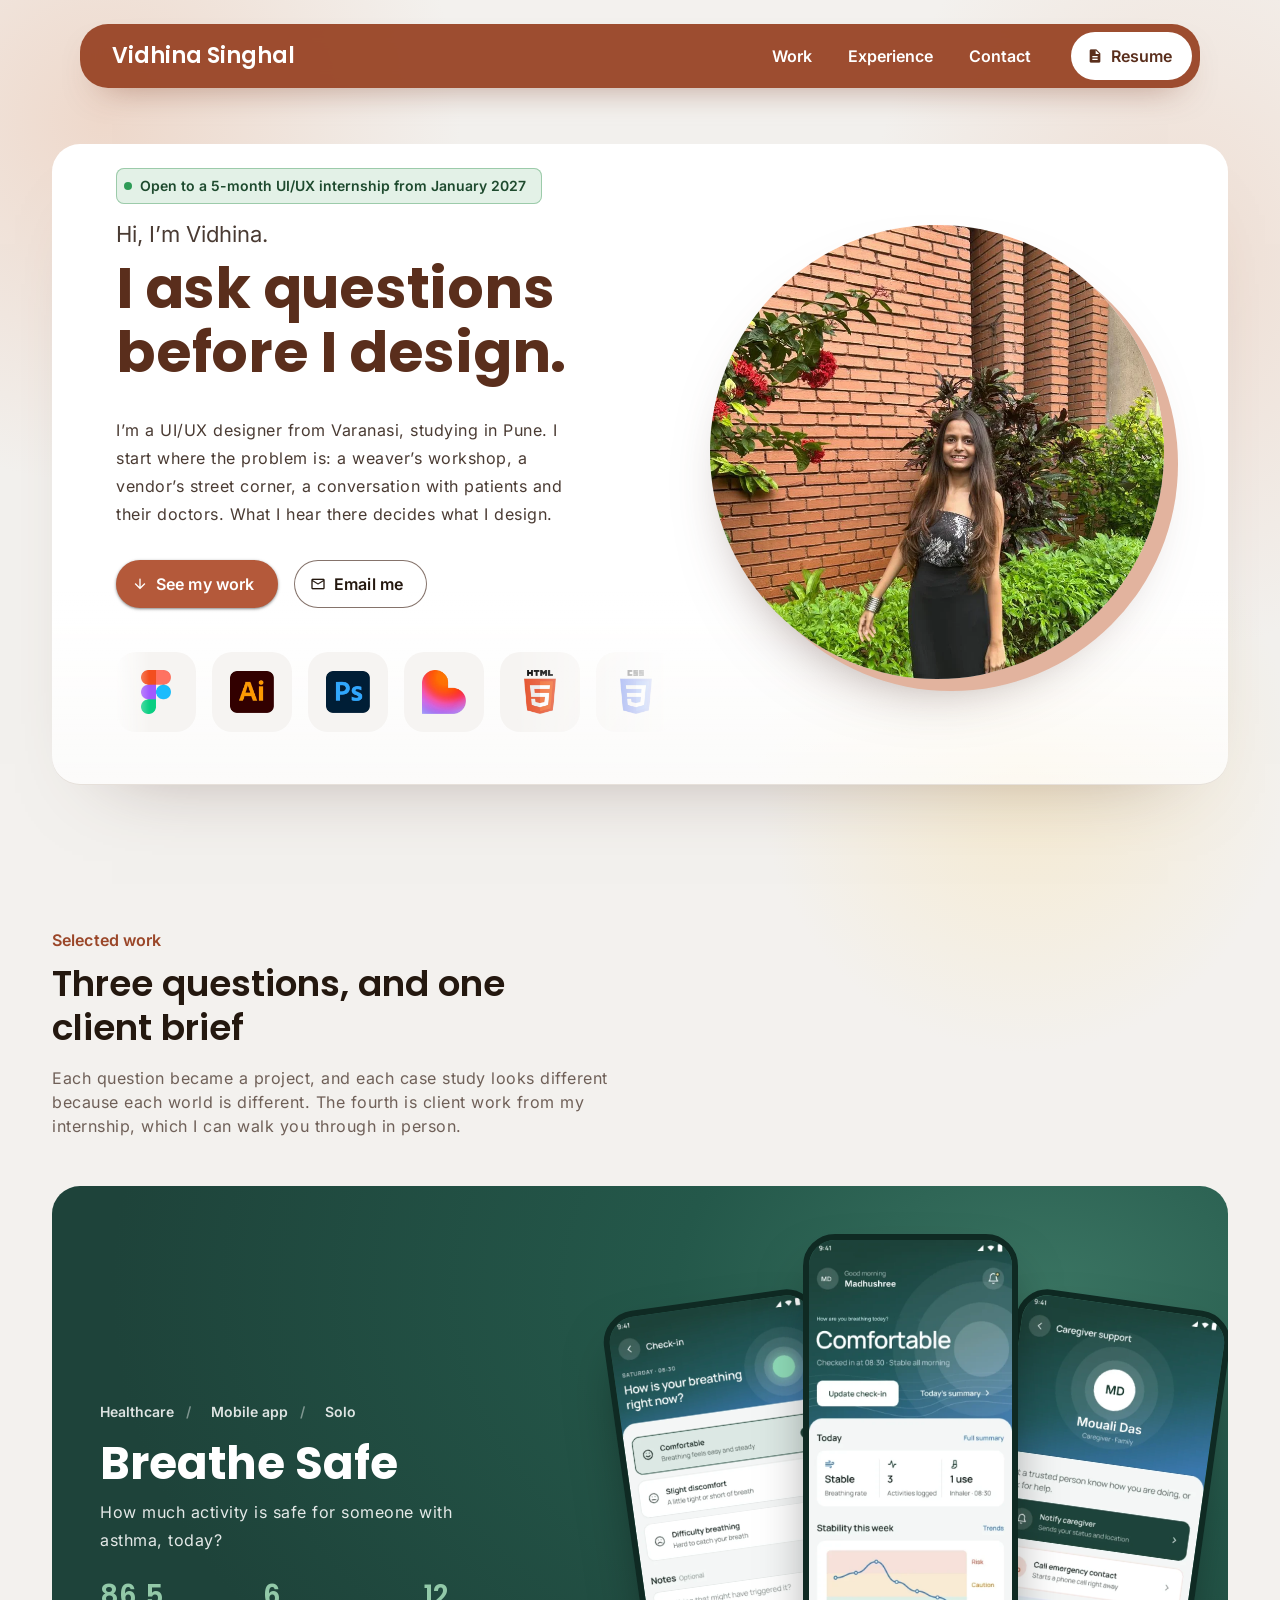
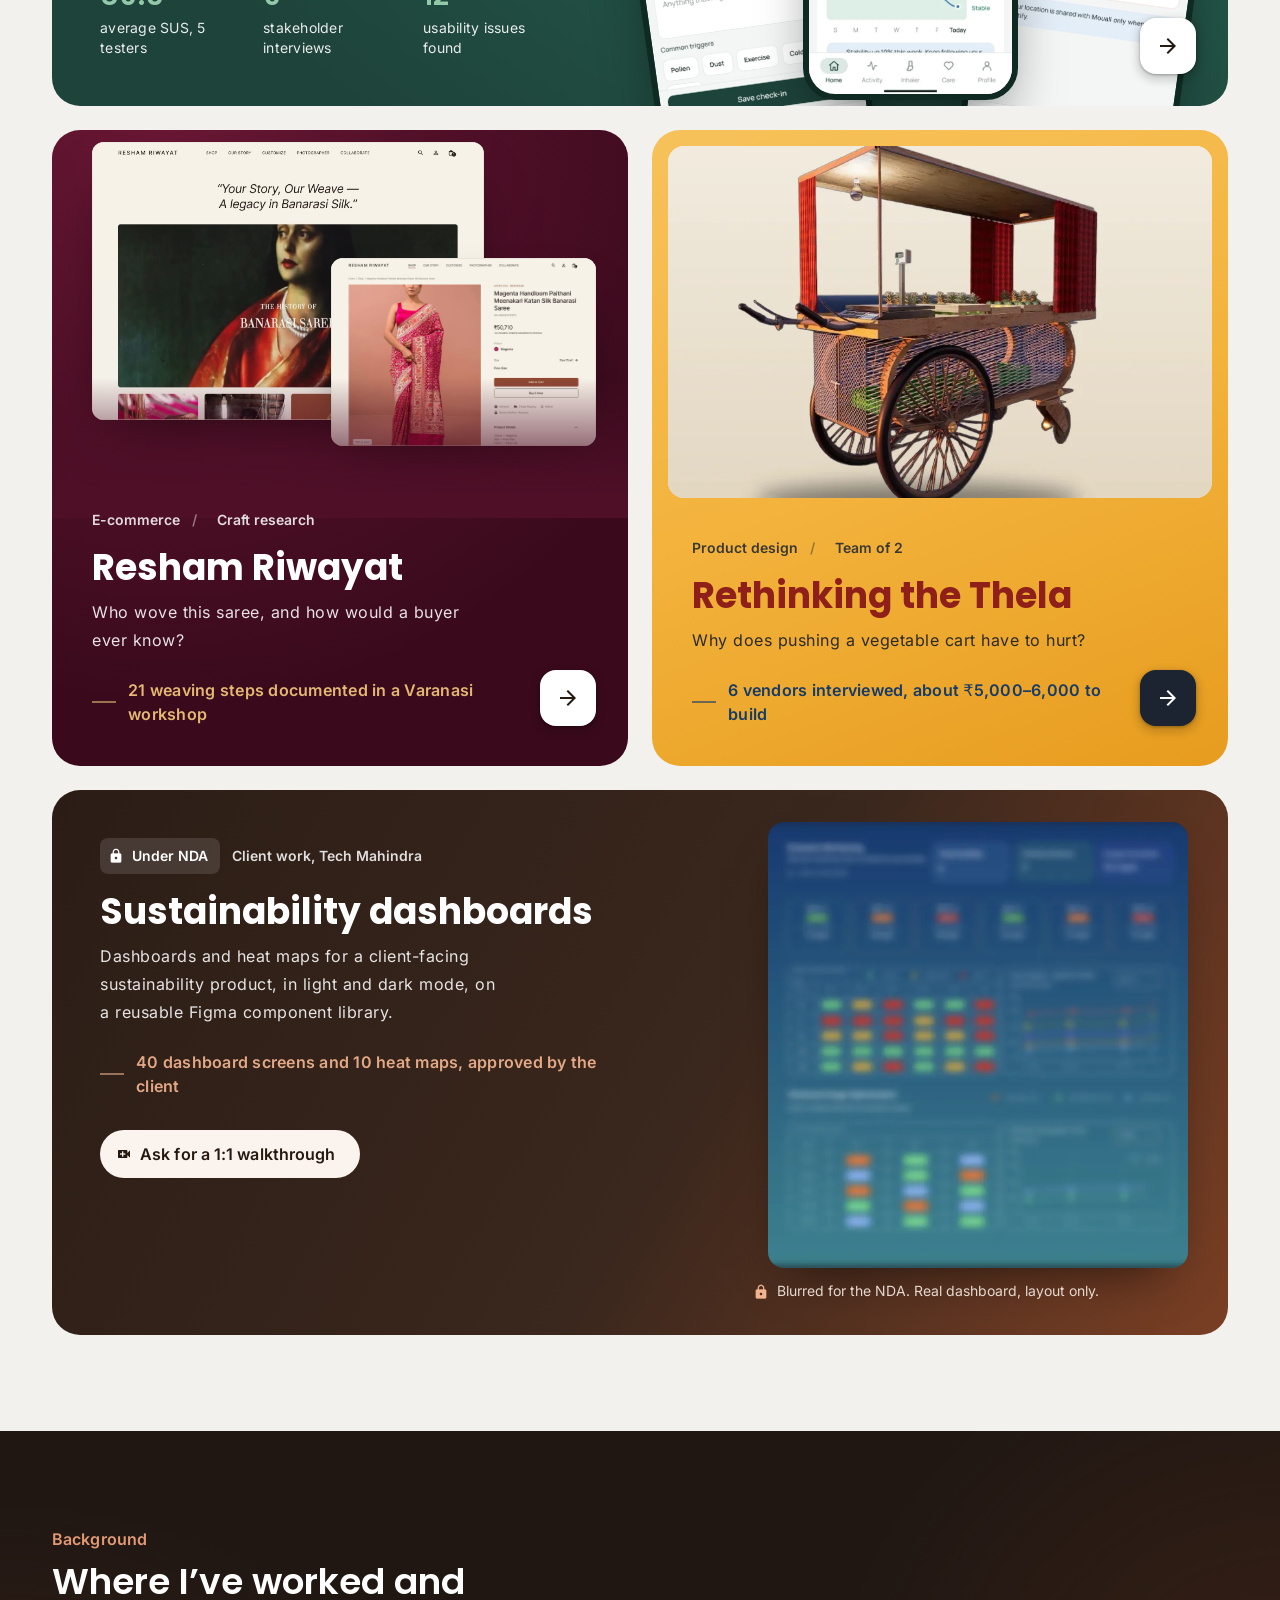
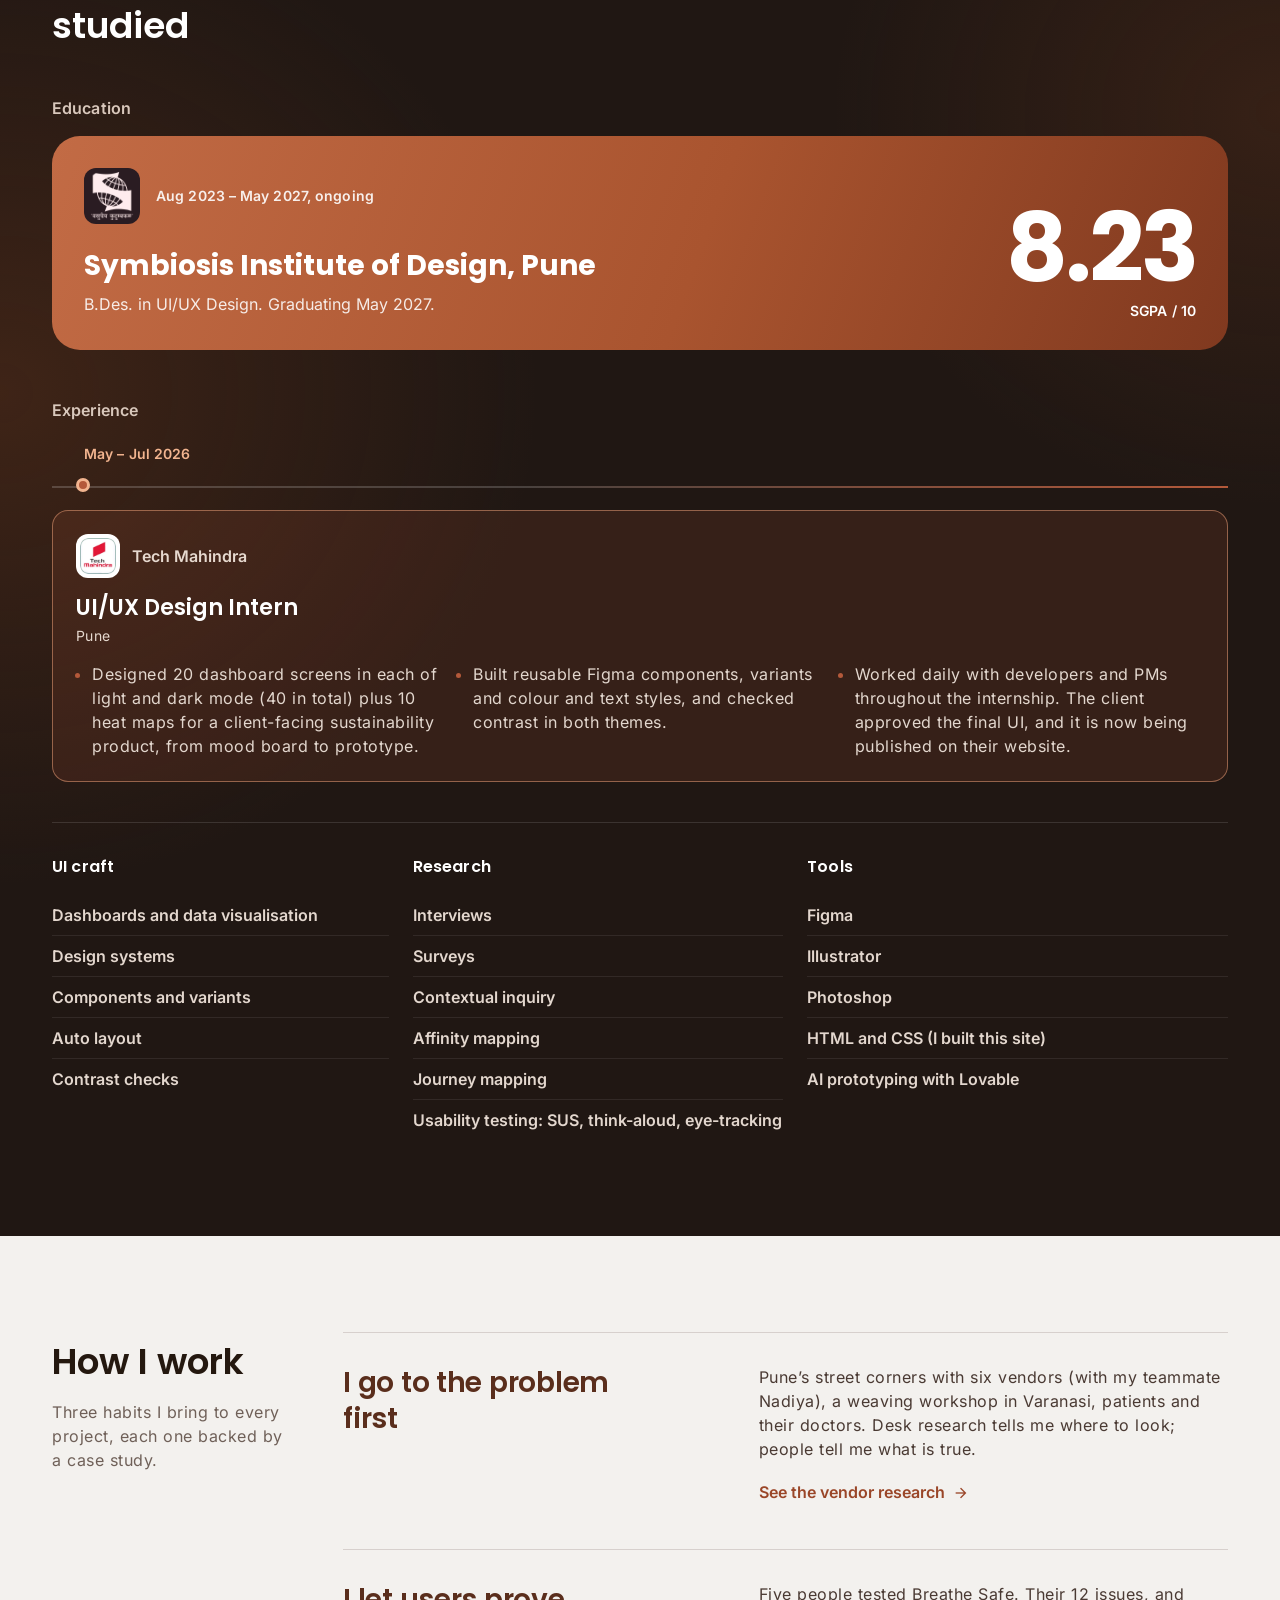
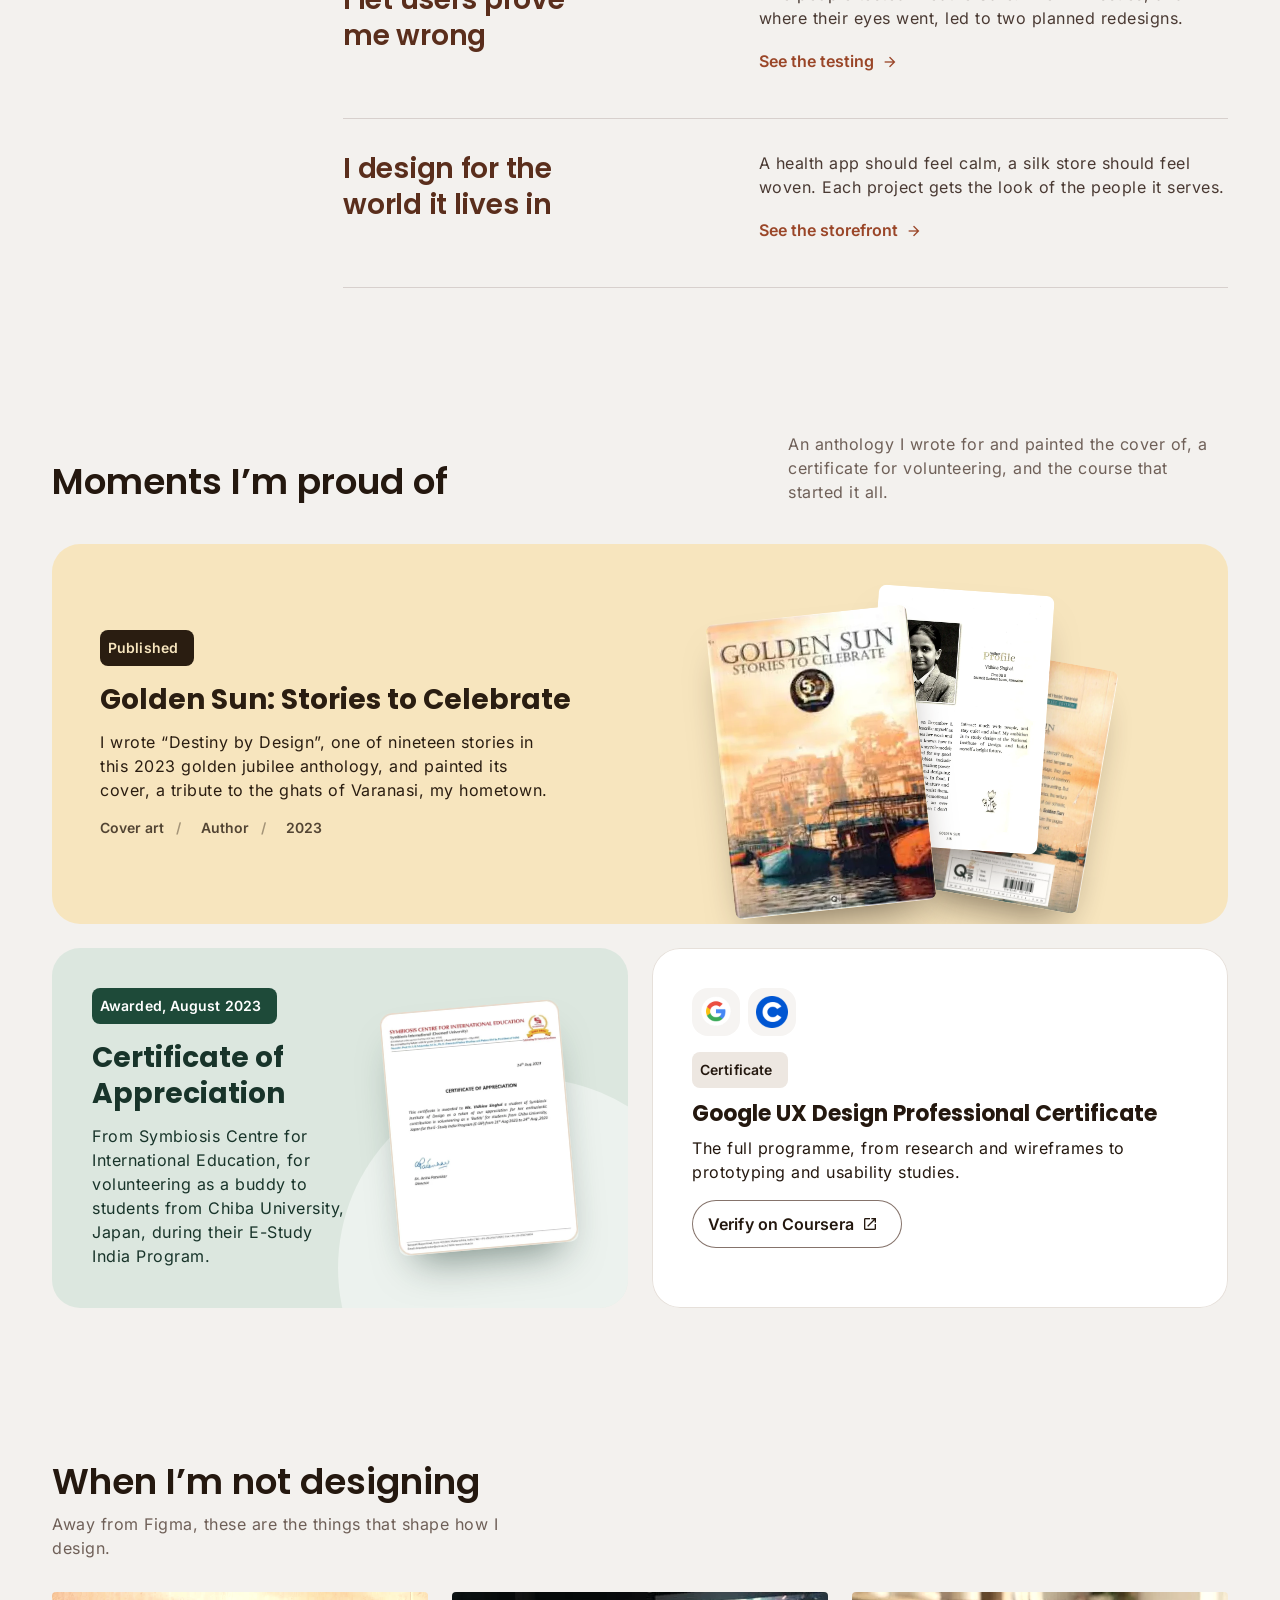
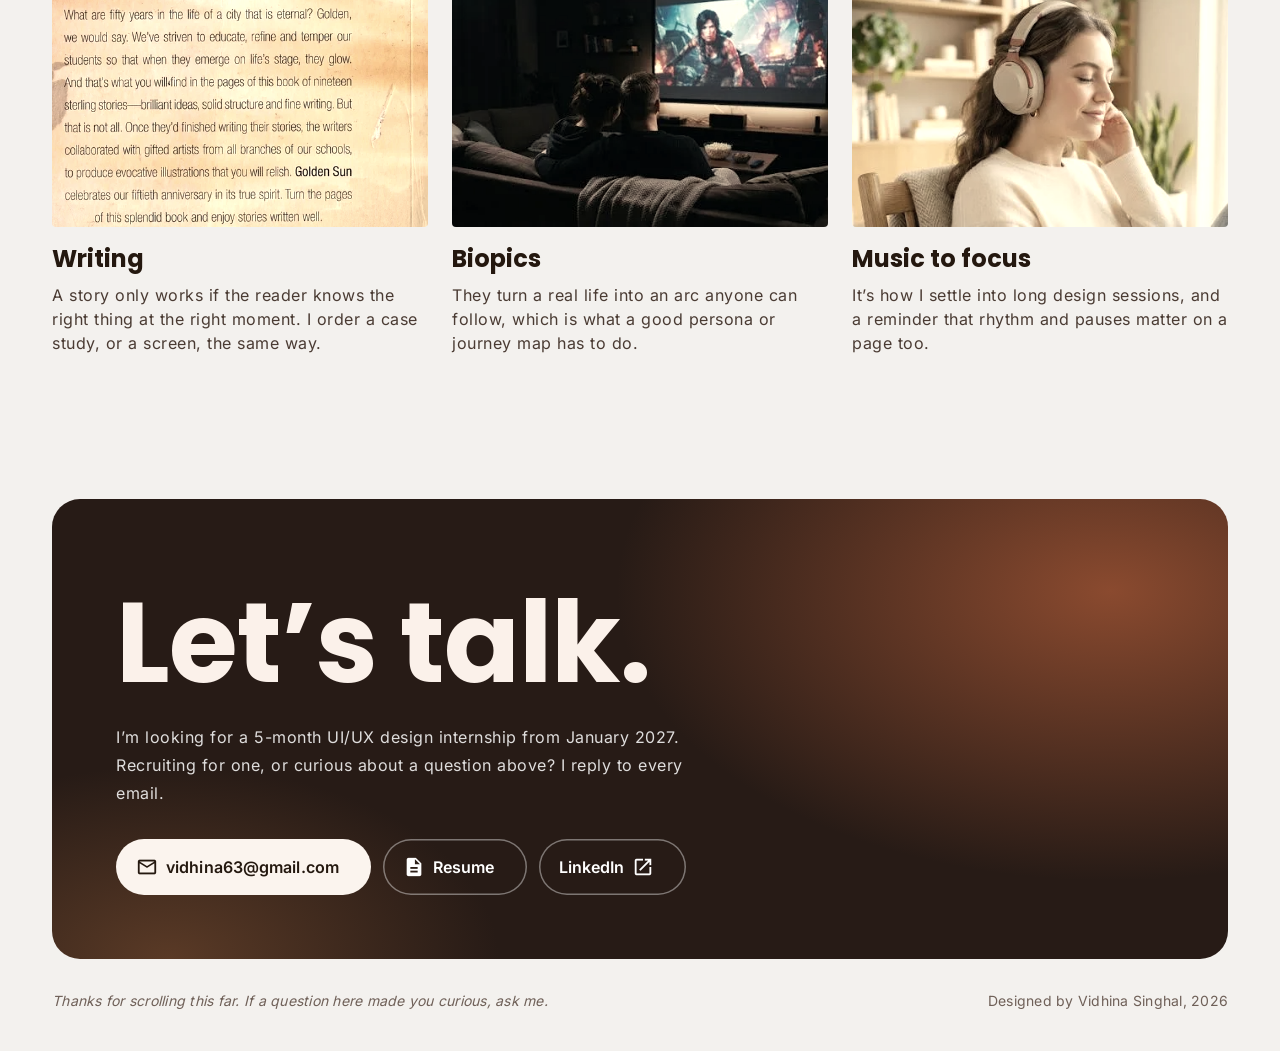
==== commit 962aeec3: "Remove Labmentix from experience to match current resume Tech Mahindra now spans the full timeline w" ====
--- a/index.html
+++ b/index.html
@@ -20,7 +20,7 @@
 <link rel="preload" href="assets/images/home/portrait.webp" as="image">
 <link rel="stylesheet" href="css/style.css?v=m3a">
 <link rel="stylesheet" href="css/m3.css?v=m3a">
-<link rel="stylesheet" href="css/home3.css?v=lab1">
+<link rel="stylesheet" href="css/home3.css?v=exp2">
 <script type="application/ld+json">{"@context":"https://schema.org","@type":"Person","name":"Vidhina Singhal","jobTitle":"UI/UX Designer","address":{"@type":"PostalAddress","addressLocality":"Pune","addressCountry":"IN"},"url":"https://vidhina05.github.io/","email":"mailto:vidhina63@gmail.com","alumniOf":"Symbiosis Institute of Design, Pune","sameAs":["https://www.linkedin.com/in/vidhina-singhal-3a0296372","https://github.com/vidhina05"]}</script>
 </head>
 <body class="h3">
@@ -162,19 +162,7 @@
       </div>
 
       <p class="ex-k">Experience</p>
-      <ol class="tlx">
-        <li class="tlx-c">
-          <p class="tlx-d">Sep 2025 – Mar 2026</p>
-          <div class="tlx-card">
-            <p class="tlx-org"><span class="tlx-mono" aria-hidden="true">L</span><span>Labmentix</span></p>
-            <h3>UI/UX Design Intern</h3>
-            <p class="tlx-w">Remote</p>
-            <ul>
-              <li>Worked on user research, wireframing and prototyping for digital interfaces.</li>
-              <li>Collaborated with developers to turn design requirements into interfaces that follow usability standards.</li>
-            </ul>
-          </div>
-        </li>
+      <ol class="tlx tlx-one">
         <li class="tlx-c now">
           <p class="tlx-d">May – Jul 2026</p>
           <div class="tlx-card">
--- a/css/home3.css
+++ b/css/home3.css
@@ -694,3 +694,4 @@
 @media (max-width:860px){.nda-real{padding:0 24px 32px}.nda-real img{max-width:none;margin:0}.nda-real figcaption{justify-content:flex-start}}
 .nda-real::after{content:none;display:none}
 .tlx-mono{display:inline-grid;place-items:center;width:44px;height:44px;border-radius:12px;background:#fff;color:#1F8FB0;font:700 20px/1 var(--disp)}
+.tlx.tlx-one{grid-template-columns:1fr}
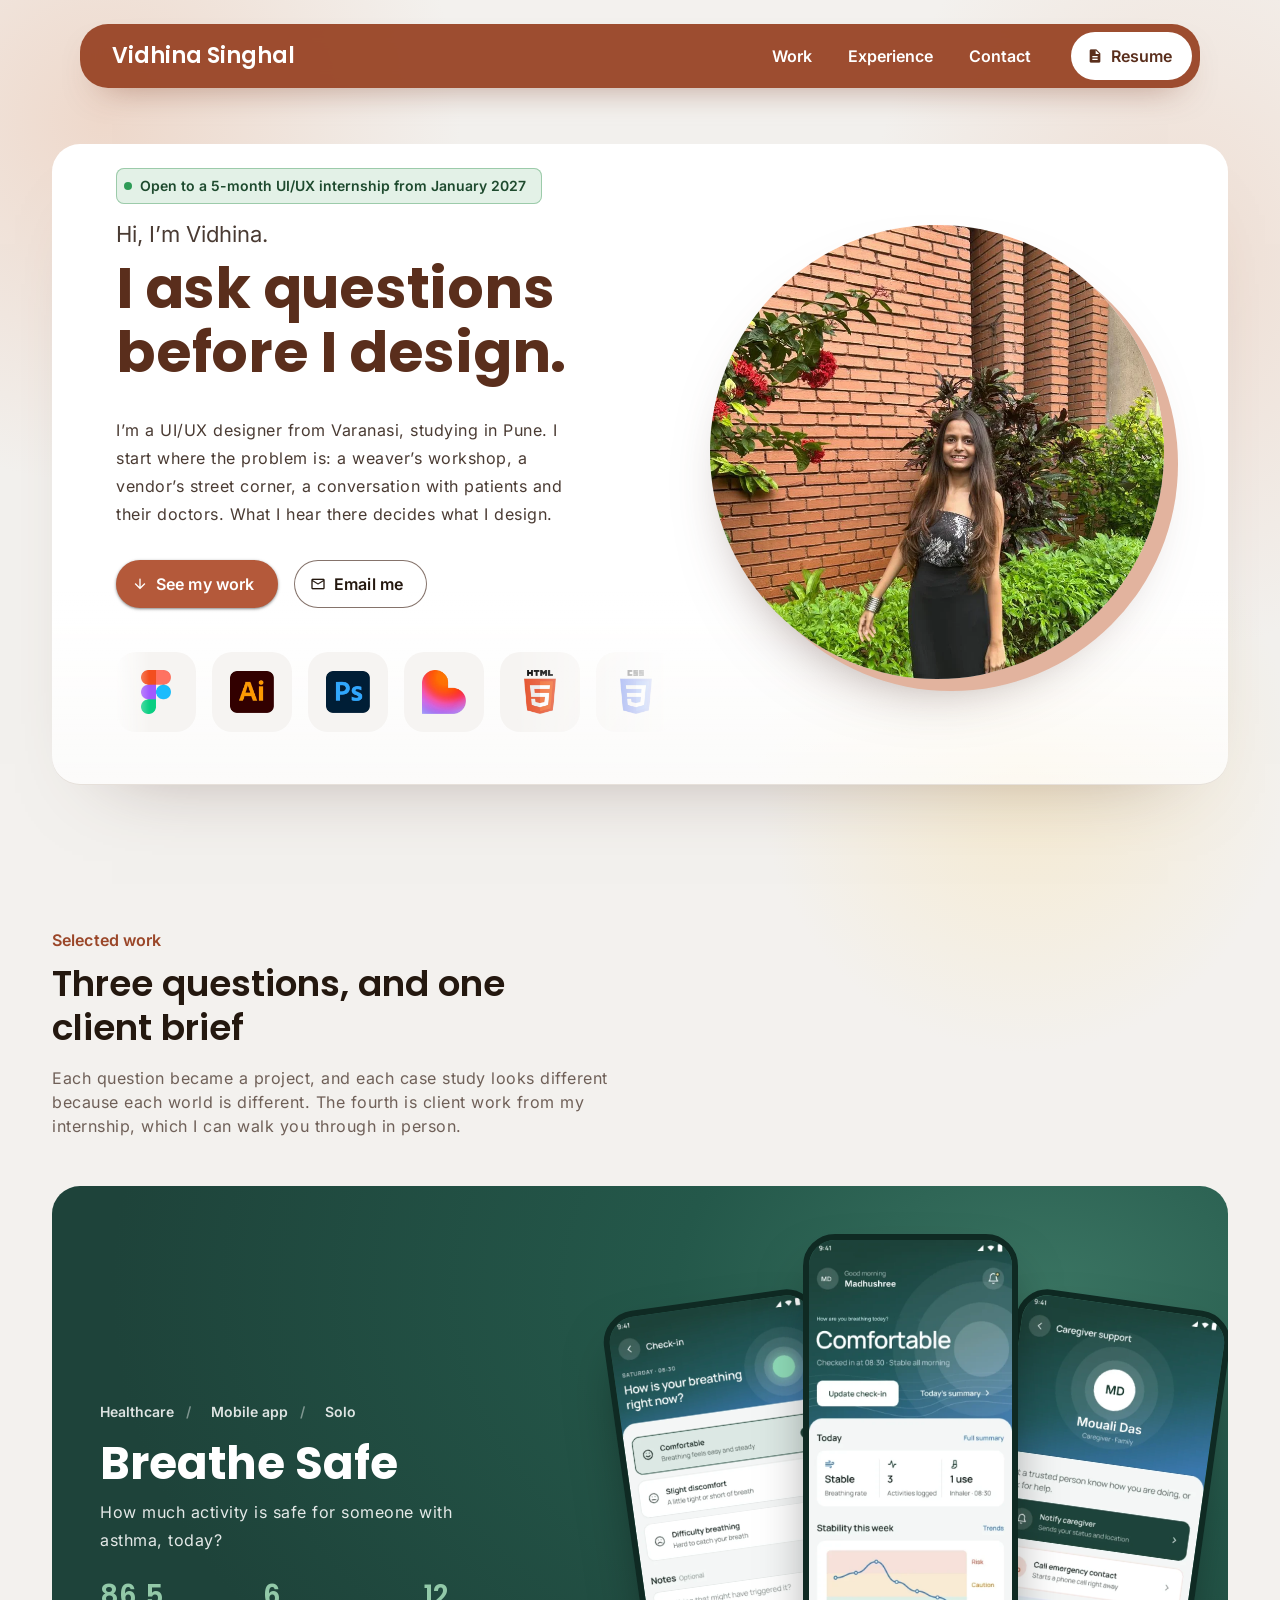
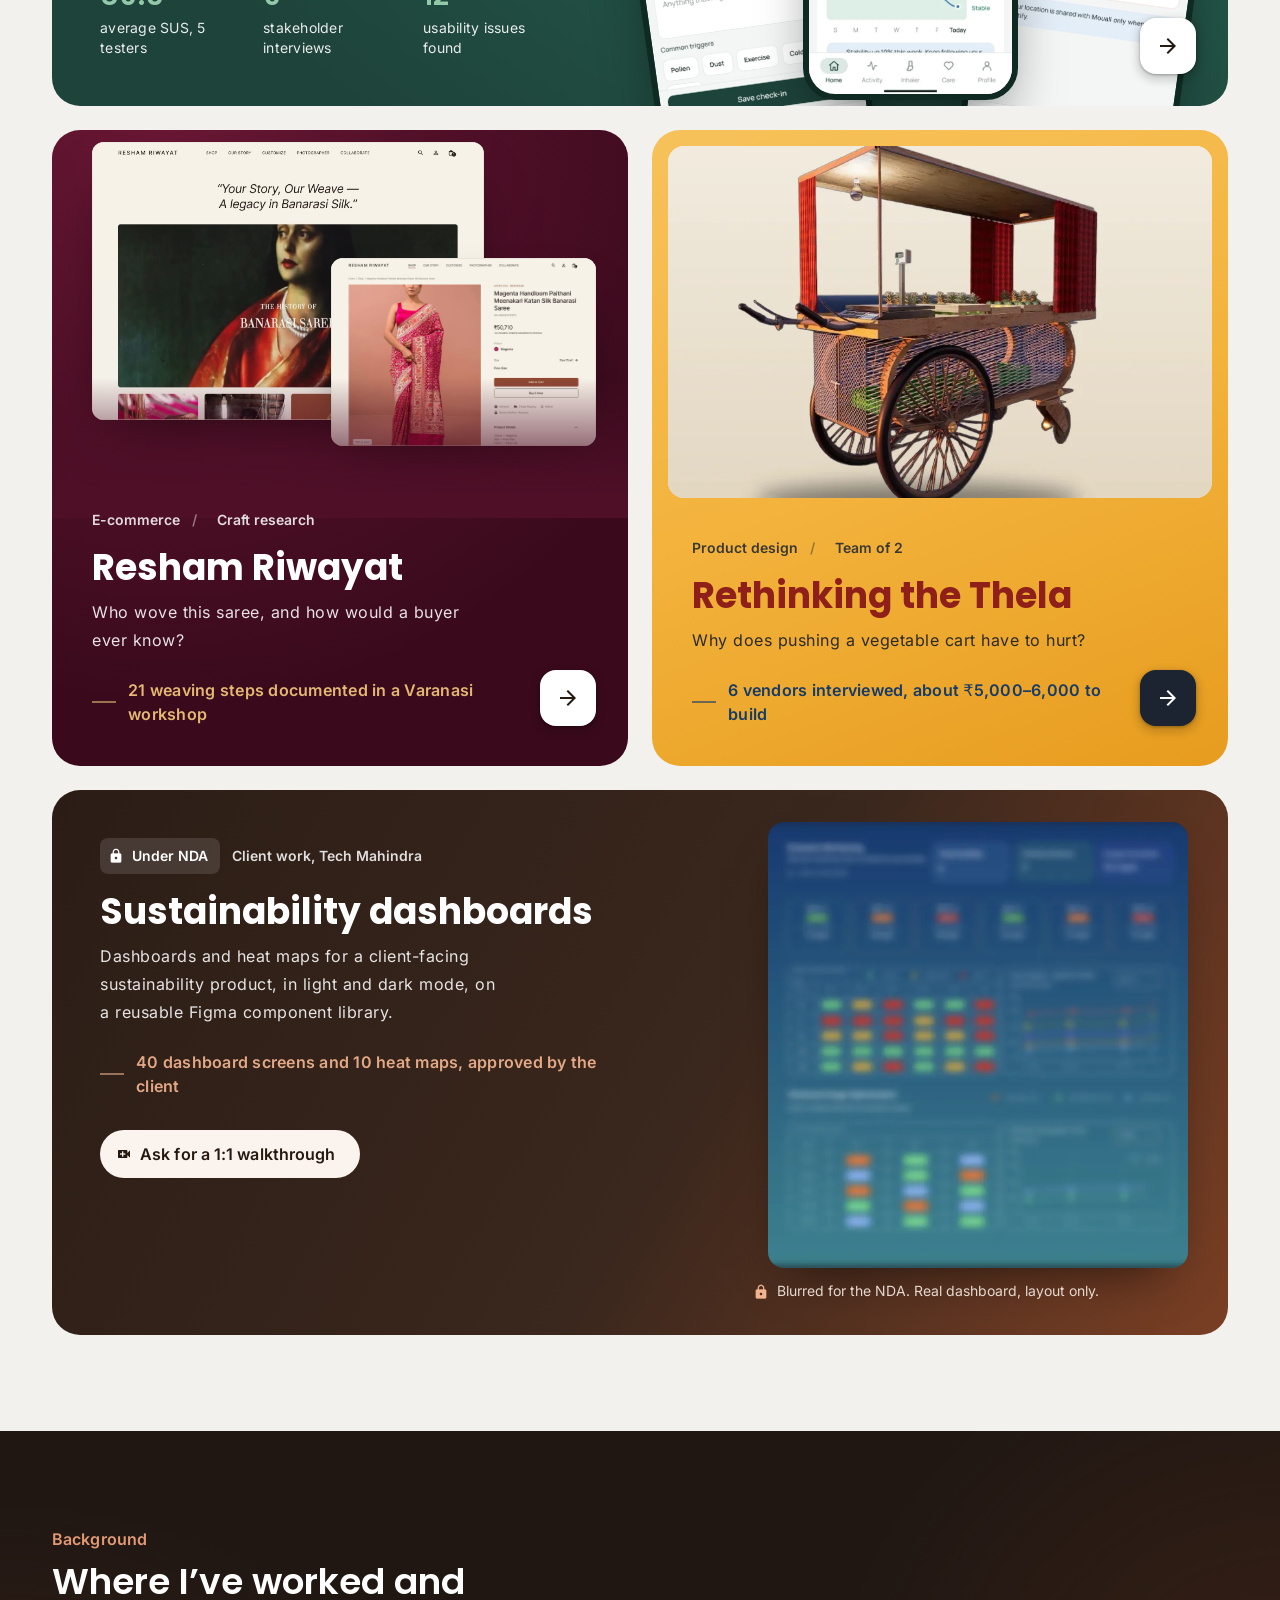
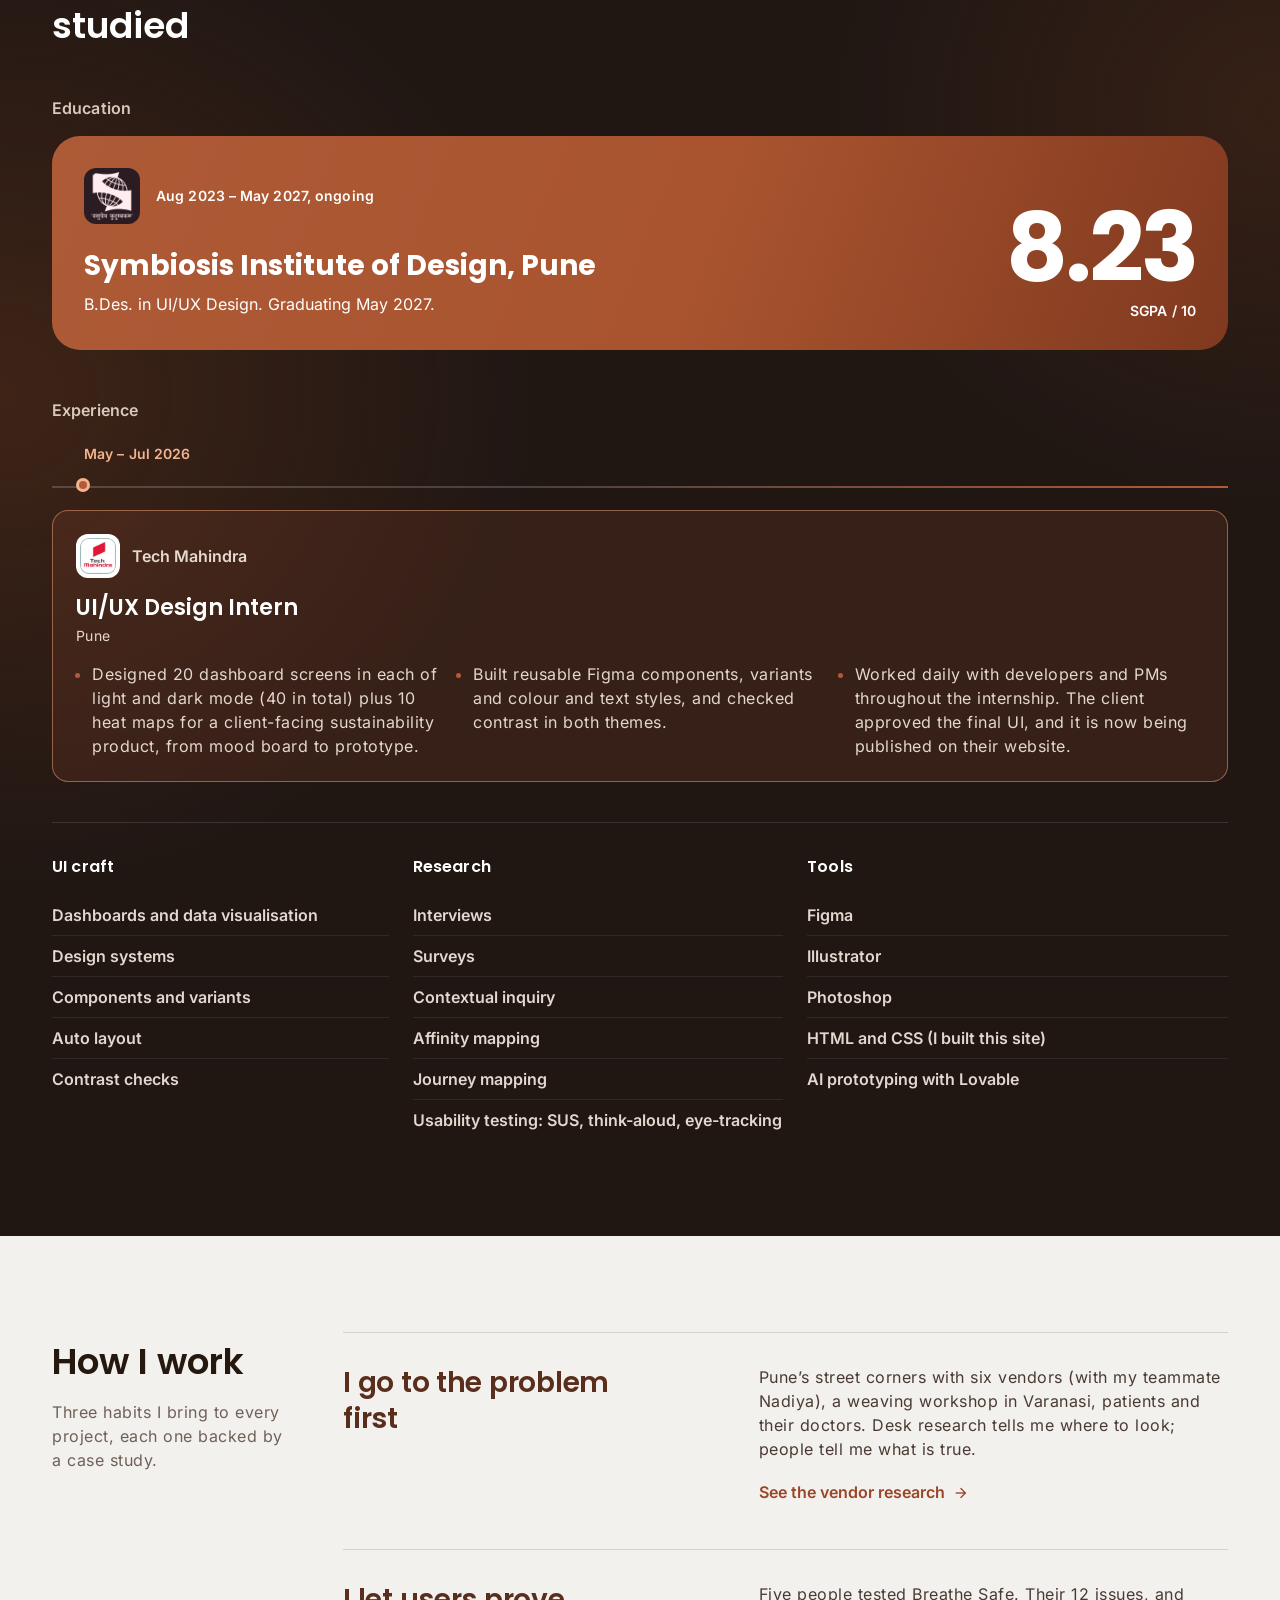
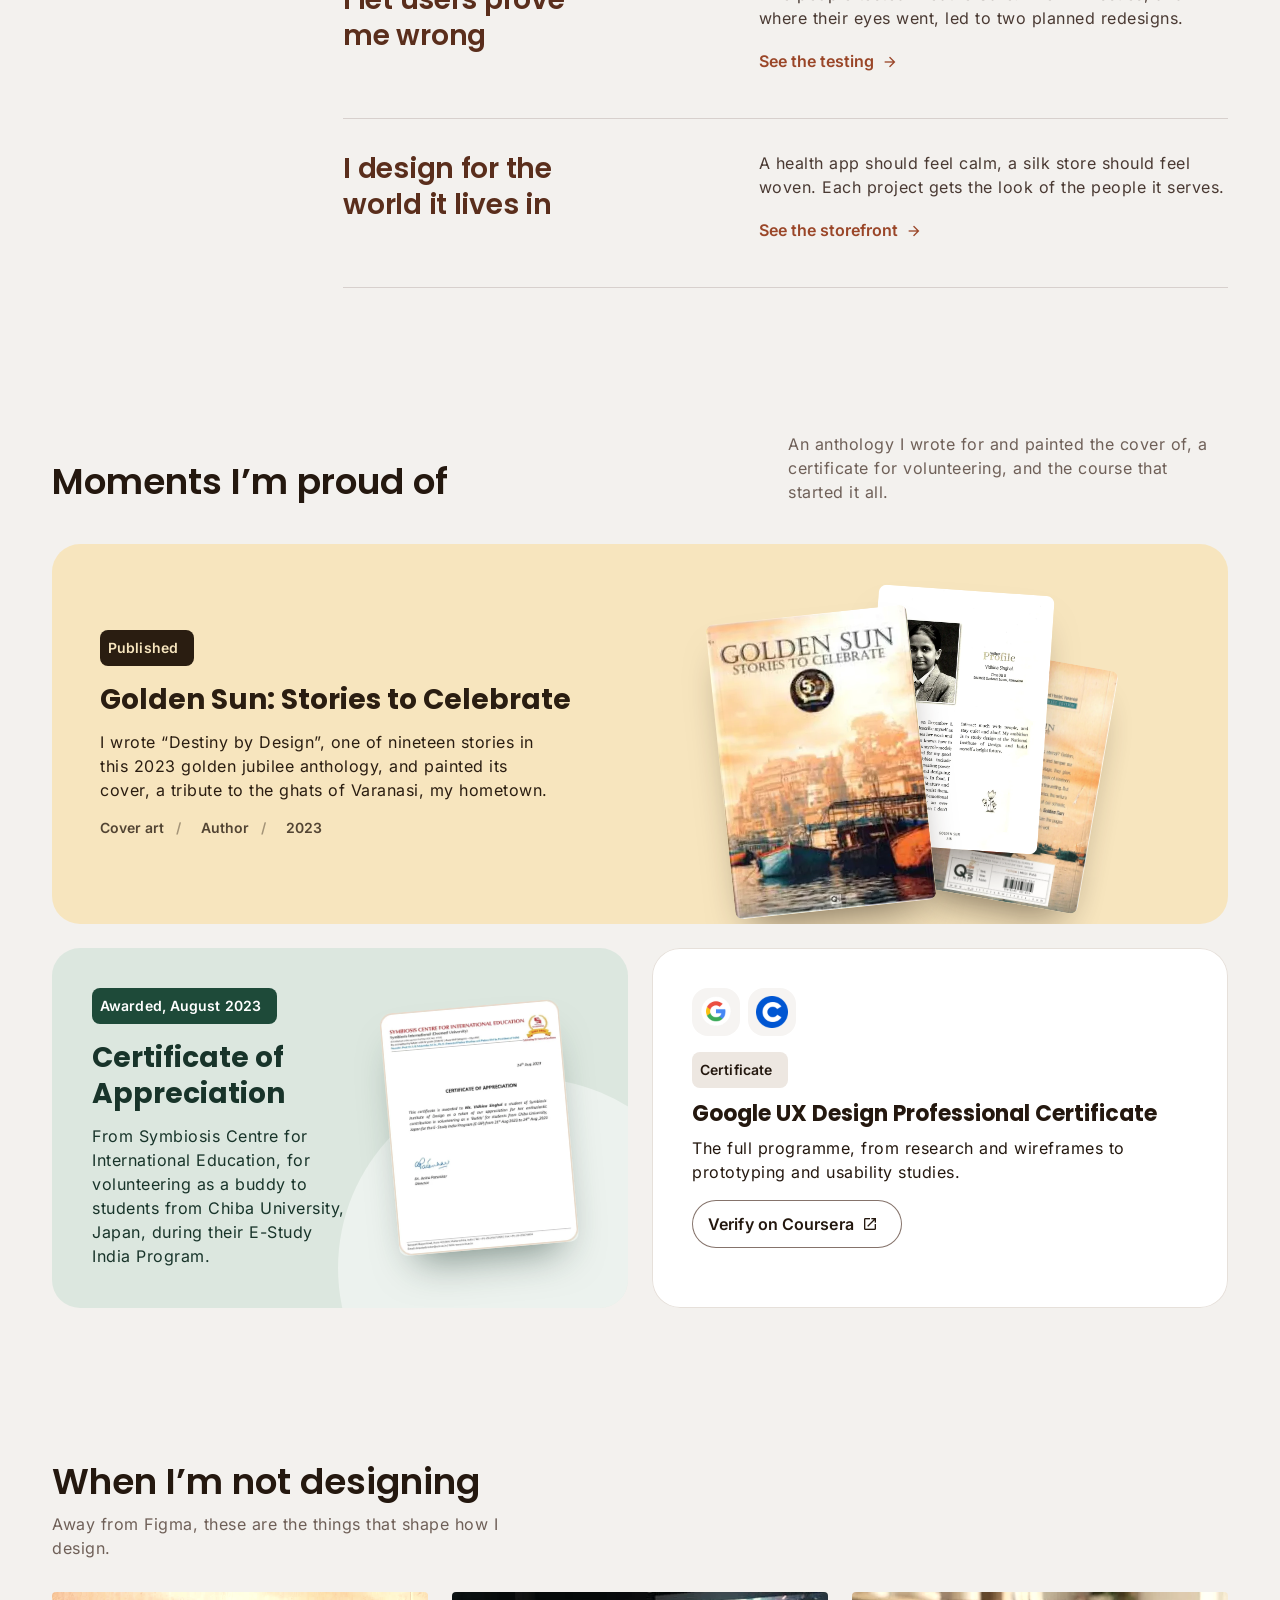
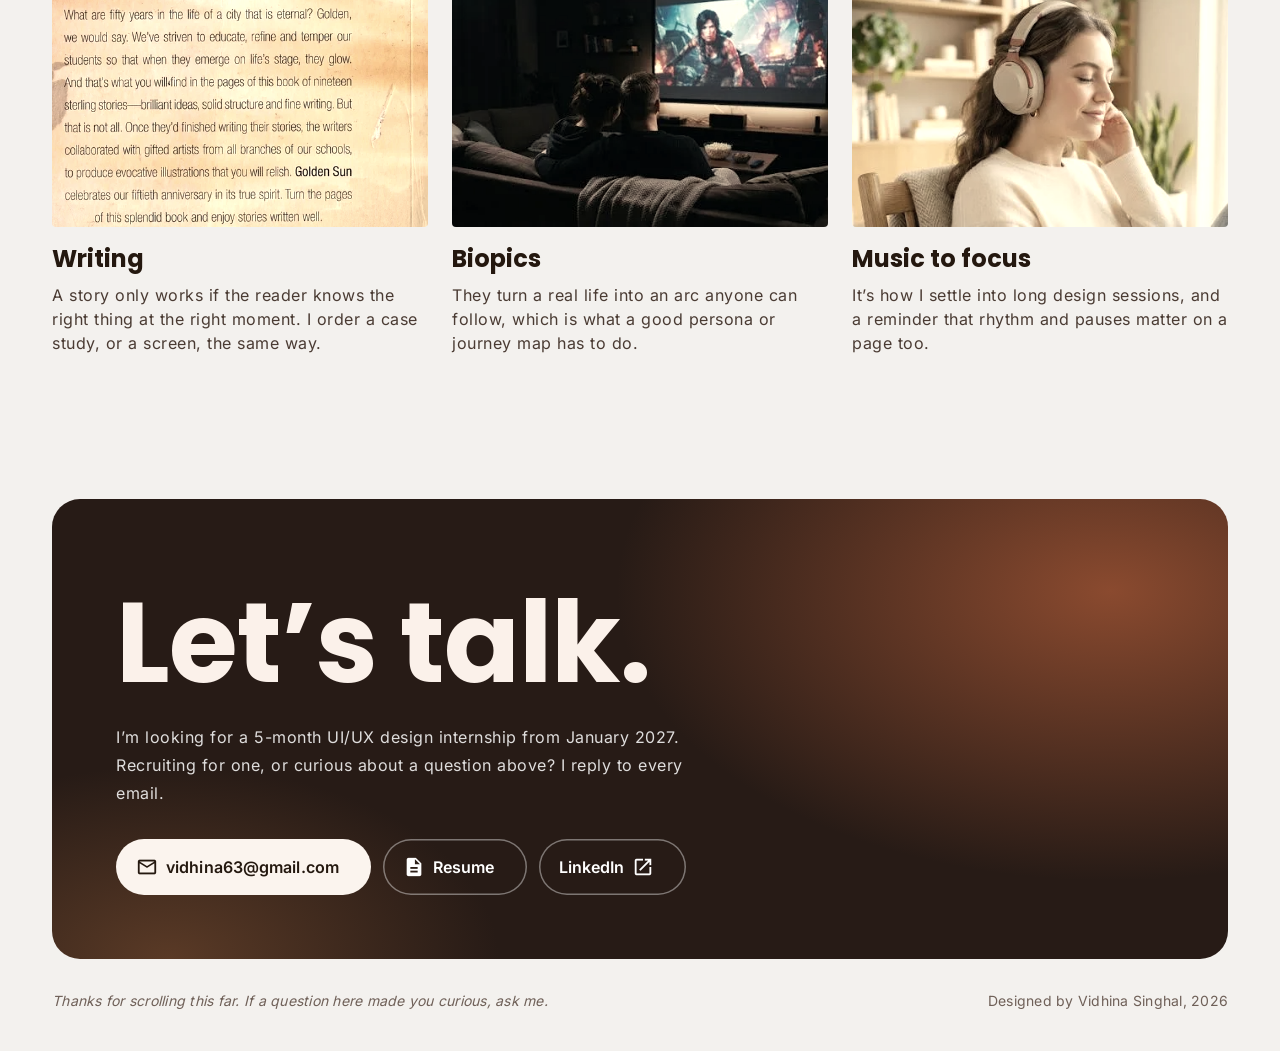
==== commit d43d154d: "Accessibility: fix WCAG 2.2 AA issues found in audit - Raise text contrast on education card, compar" ====
--- a/index.html
+++ b/index.html
@@ -19,8 +19,8 @@
 <link rel="preload" href="assets/fonts/poppins-latin-700-normal.woff2" as="font" type="font/woff2" crossorigin>
 <link rel="preload" href="assets/images/home/portrait.webp" as="image">
 <link rel="stylesheet" href="css/style.css?v=m3a">
-<link rel="stylesheet" href="css/m3.css?v=m3a">
-<link rel="stylesheet" href="css/home3.css?v=exp2">
+<link rel="stylesheet" href="css/m3.css?v=a11y1">
+<link rel="stylesheet" href="css/home3.css?v=a11y2">
 <script type="application/ld+json">{"@context":"https://schema.org","@type":"Person","name":"Vidhina Singhal","jobTitle":"UI/UX Designer","address":{"@type":"PostalAddress","addressLocality":"Pune","addressCountry":"IN"},"url":"https://vidhina05.github.io/","email":"mailto:vidhina63@gmail.com","alumniOf":"Symbiosis Institute of Design, Pune","sameAs":["https://www.linkedin.com/in/vidhina-singhal-3a0296372","https://github.com/vidhina05"]}</script>
 </head>
 <body class="h3">
@@ -61,7 +61,7 @@
             <a class="b3 b3-fill" href="#work"><span class="mi" aria-hidden="true">arrow_downward</span>See my work</a>
             <a class="b3 b3-line" href="mailto:vidhina63@gmail.com"><span class="mi" aria-hidden="true">mail_outline</span>Email me</a>
           </div>
-          <div class="tl3" aria-label="Tools I use">
+          <div class="tl3" role="group" aria-label="Tools I use">
             <ul class="tl3-track"><li><img src="assets/icons/tools2/figma.png" alt="" width="40" height="40"><span>Figma</span></li><li><img src="assets/icons/tools2/illustrator.png" alt="" width="40" height="40"><span>Illustrator</span></li><li><img src="assets/icons/tools2/photoshop.png" alt="" width="40" height="40"><span>Photoshop</span></li><li><img src="assets/icons/tools2/lovable.png" alt="" width="40" height="40"><span>Lovable</span></li><li><img src="assets/icons/tools2/html.png" alt="" width="40" height="40"><span>HTML</span></li><li><img src="assets/icons/tools2/css.png" alt="" width="40" height="40"><span>CSS</span></li></ul>
             <ul class="tl3-track" aria-hidden="true"><li><img src="assets/icons/tools2/figma.png" alt="" width="40" height="40"><span>Figma</span></li><li><img src="assets/icons/tools2/illustrator.png" alt="" width="40" height="40"><span>Illustrator</span></li><li><img src="assets/icons/tools2/photoshop.png" alt="" width="40" height="40"><span>Photoshop</span></li><li><img src="assets/icons/tools2/lovable.png" alt="" width="40" height="40"><span>Lovable</span></li><li><img src="assets/icons/tools2/html.png" alt="" width="40" height="40"><span>HTML</span></li><li><img src="assets/icons/tools2/css.png" alt="" width="40" height="40"><span>CSS</span></li></ul>
           </div>
--- a/css/m3.css
+++ b/css/m3.css
@@ -302,7 +302,7 @@
 .bm-t tbody th{font-weight:500}
 .bm-t tbody tr:nth-child(even){background:var(--cs-soft)}
 .bm-t td{font-size:16px;font-weight:700}
-.bm-t .b-y{color:#2E7D52}.bm-t .b-n{color:#9AA0A6;font-weight:400}
+.bm-t .b-y{color:#256B45}.bm-t .b-n{color:#5F656B;font-weight:400}
 .bm-t tr.tot th,.bm-t tr.tot td{font-weight:800;font-size:16px;border-top:2px solid var(--cs-ink);border-bottom:0;background:var(--cs-card,#fff)}
 .cmp-pl{margin:24px 0 8px;font-weight:500;color:var(--cs-ink)}
 .cmp-note{margin:12px 0 0;font-size:14px;line-height:1.5;color:var(--cs-mute);max-width:72ch}
--- a/css/home3.css
+++ b/css/home3.css
@@ -216,12 +216,12 @@
 .x-ex .h3t{color:#fff}
 .ex-k{margin-top:56px;display:flex;align-items:center;gap:12px;font:500 16px/1 var(--txt);letter-spacing:.14em;text-transform:uppercase;color:#EDE2DA}
 .ex-k i{width:8px;height:8px;border-radius:50%;background:var(--terra)}
-.edu{margin-top:20px;display:flex;justify-content:space-between;align-items:flex-end;gap:24px;padding:32px 32px;border-radius:32px;background:linear-gradient(110deg,#C26B45 0%,#A9542F 55%,#80391F 100%)}
+.edu{margin-top:20px;display:flex;justify-content:space-between;align-items:flex-end;gap:24px;padding:32px 32px;border-radius:32px;background:linear-gradient(110deg,#AD5A36 0%,#A9542F 55%,#80391F 100%)}
 .edu-top{display:flex;align-items:center;gap:16px;flex-wrap:wrap}
 .edu-top img{width:56px;height:56px;object-fit:contain;border-radius:12px;background:#2A1C22;padding:4px}
 .edu-top span{padding:8px 16px;border-radius:999px;background:rgba(255,255,255,.18);font:500 14px/1 var(--txt);letter-spacing:.08em;text-transform:uppercase}
 .edu h3{margin-top:24px;font:600 clamp(24px,2.4vw,32px)/1.15 var(--disp)}
-.edu p:not(.edu-top):not(.edu-gpa){margin-top:8px;color:rgba(255,255,255,.88)}
+.edu p:not(.edu-top):not(.edu-gpa){margin-top:8px;color:#fff}
 .edu-gpa{text-align:right;flex:none}
 .edu-gpa b{display:block;font:700 clamp(64px,8vw,120px)/.9 var(--disp);letter-spacing:-.03em}
 .edu-gpa span{display:block;margin-top:8px;font:500 14px/1 var(--txt);letter-spacing:.12em;text-transform:uppercase}
@@ -545,7 +545,7 @@
 .sk-t{gap:8px}
 .sk-t li{padding:8px 12px 8px 8px;background:rgba(255,255,255,.06);border-radius:8px;min-height:32px}
 .hw-tag{background:none;padding:0;min-height:0;font:500 14px/16px var(--txt);opacity:.7}
-.edu-top span{background:none;padding:0;min-height:0;font:500 14px/20px var(--txt);opacity:.9}
+.edu-top span{background:none;padding:0;min-height:0;font:500 14px/20px var(--txt);opacity:1}
 /* how I work: no giant ?, wider cards */
 .hw::before{content:none}
 .how3{grid-template-columns:minmax(0,.55fr) minmax(0,2fr);align-items:start}
@@ -695,3 +695,4 @@
 .nda-real::after{content:none;display:none}
 .tlx-mono{display:inline-grid;place-items:center;width:44px;height:44px;border-radius:12px;background:#fff;color:#1F8FB0;font:700 20px/1 var(--disp)}
 .tlx.tlx-one{grid-template-columns:1fr}
+@media (max-width:839px){.pc-n{padding-right:72px}}
